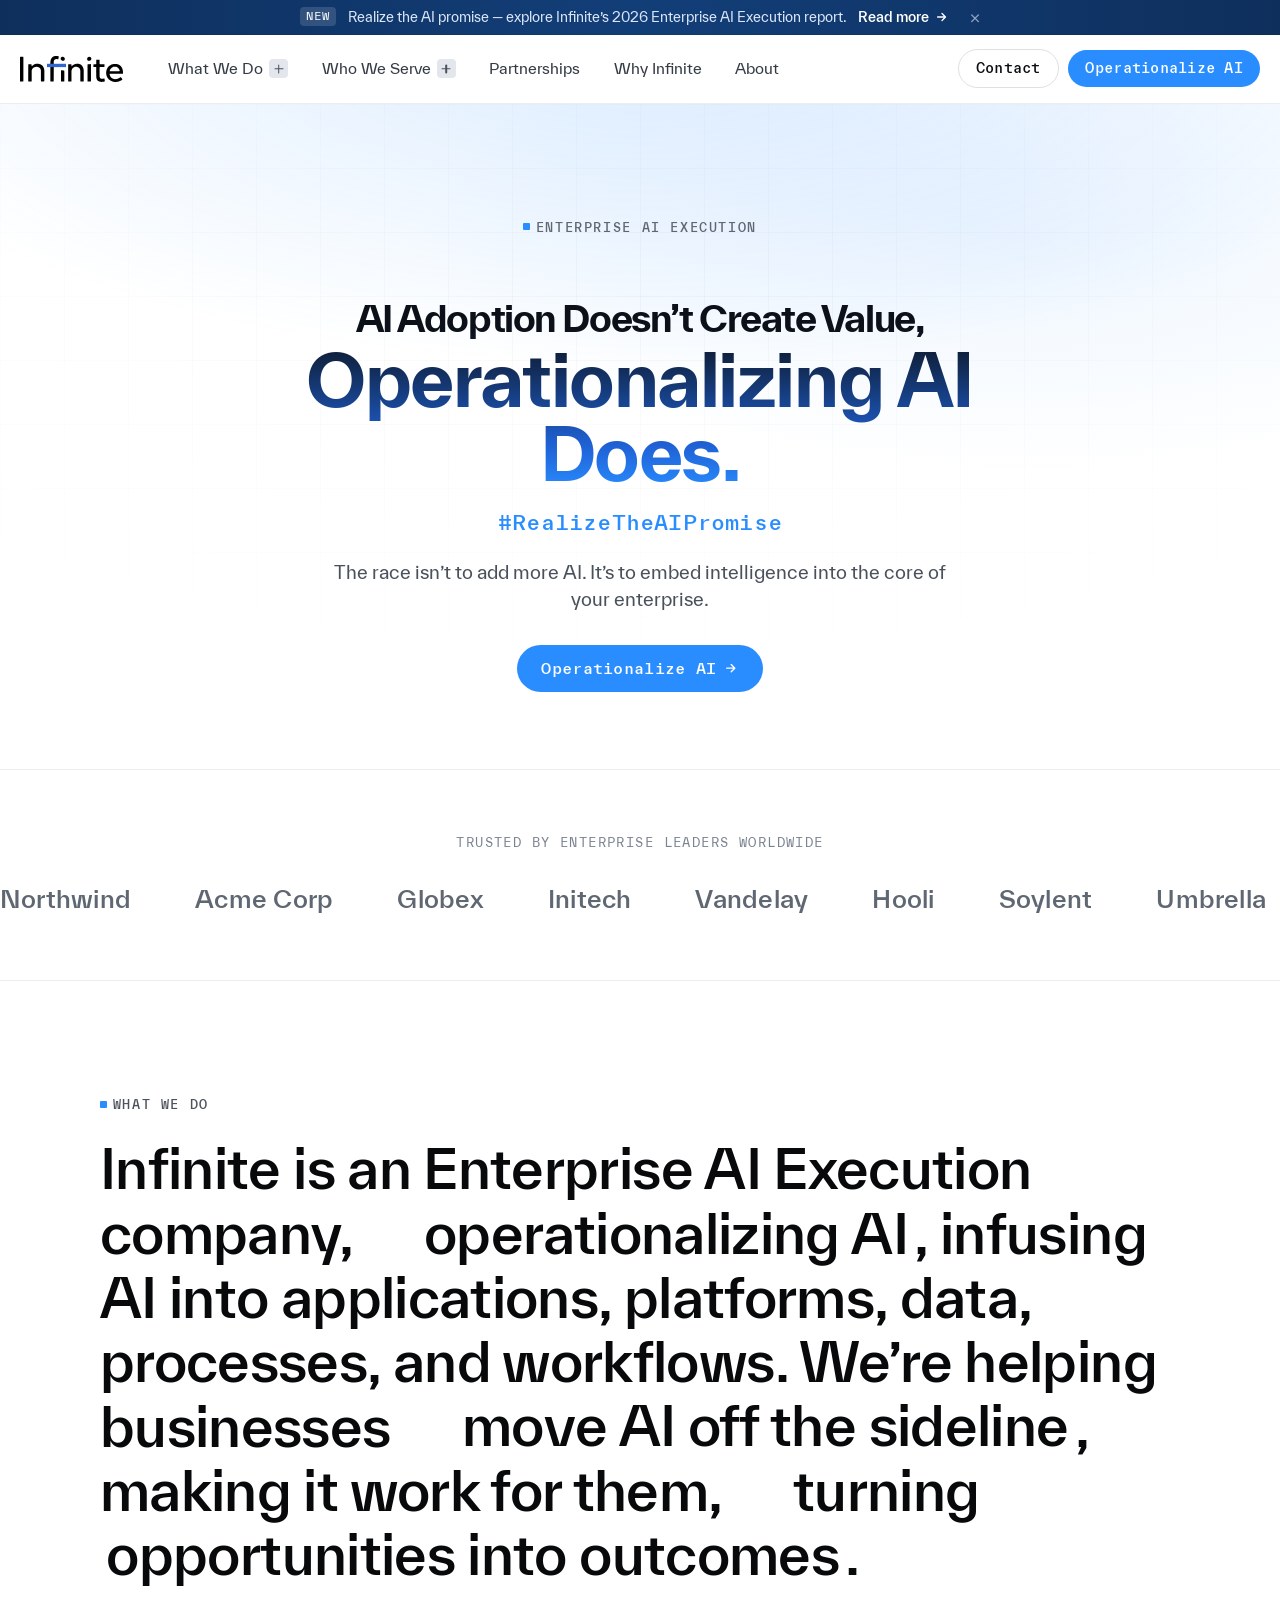
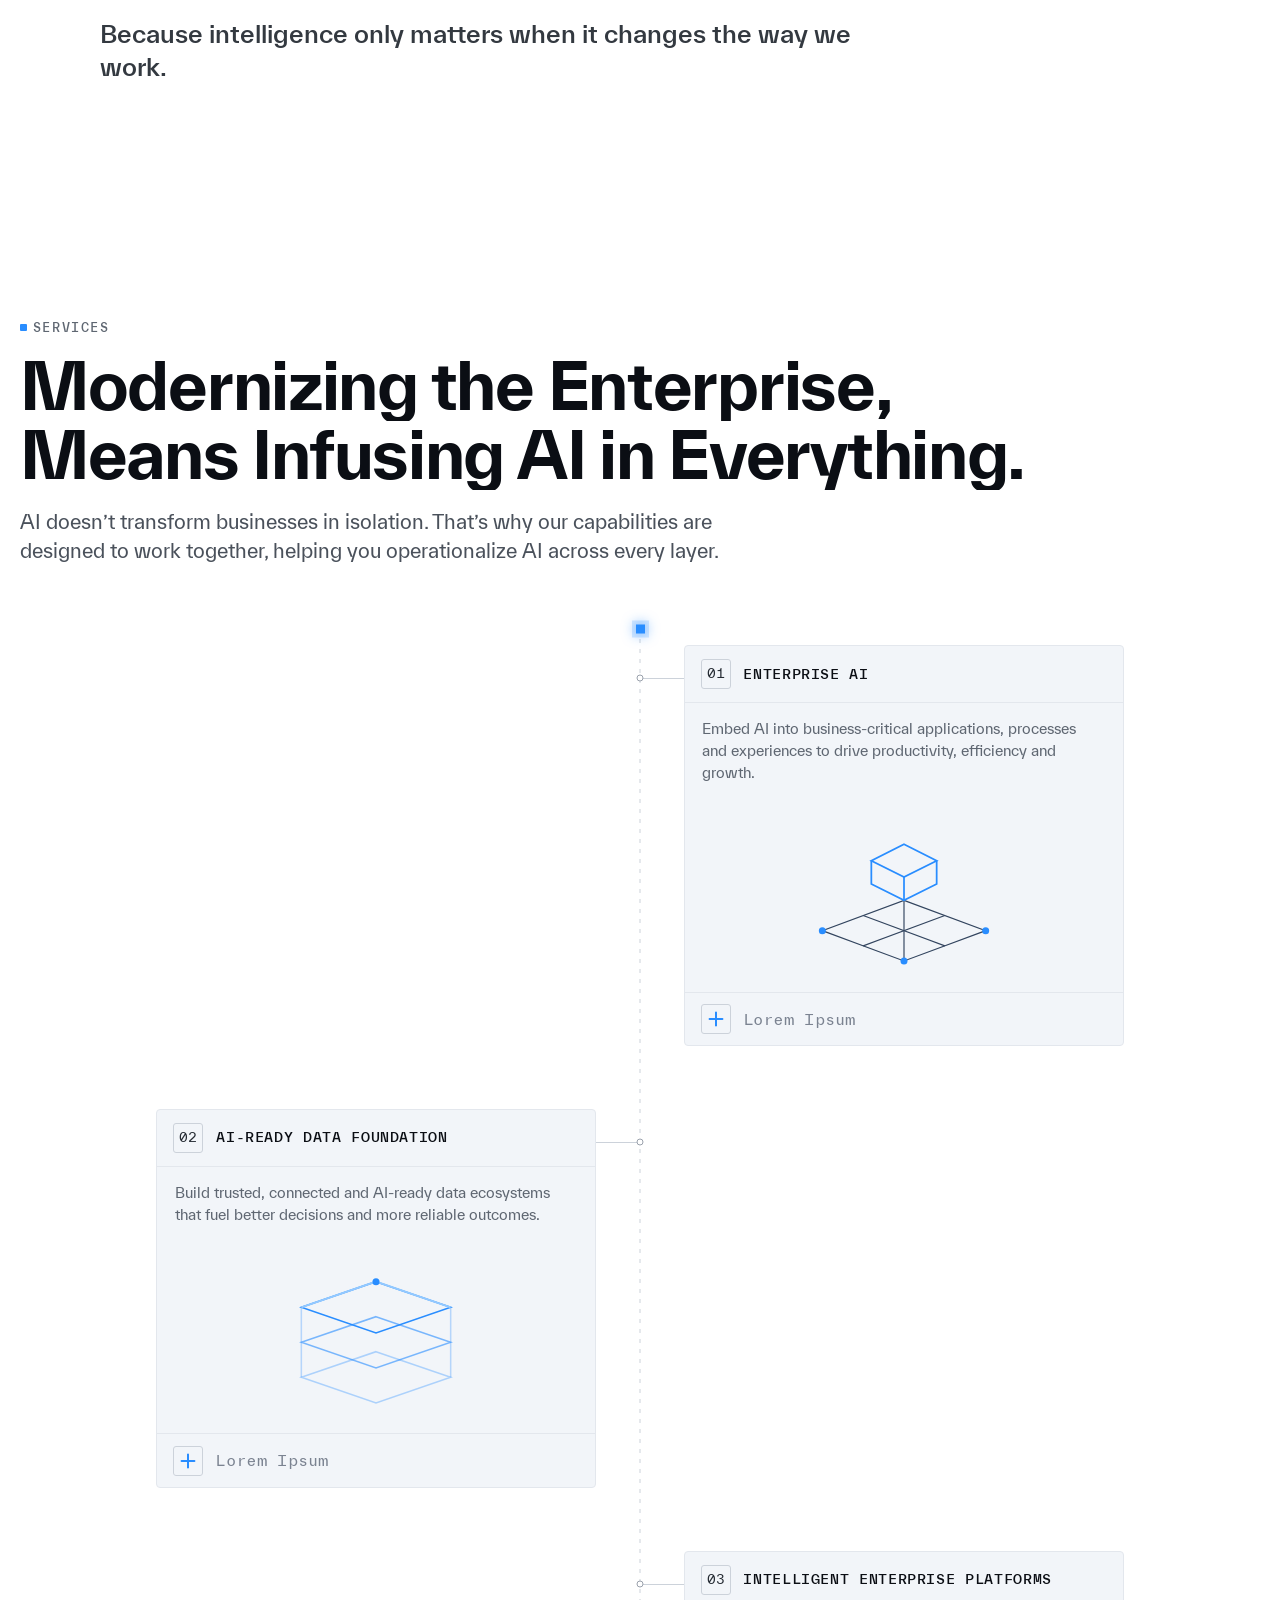
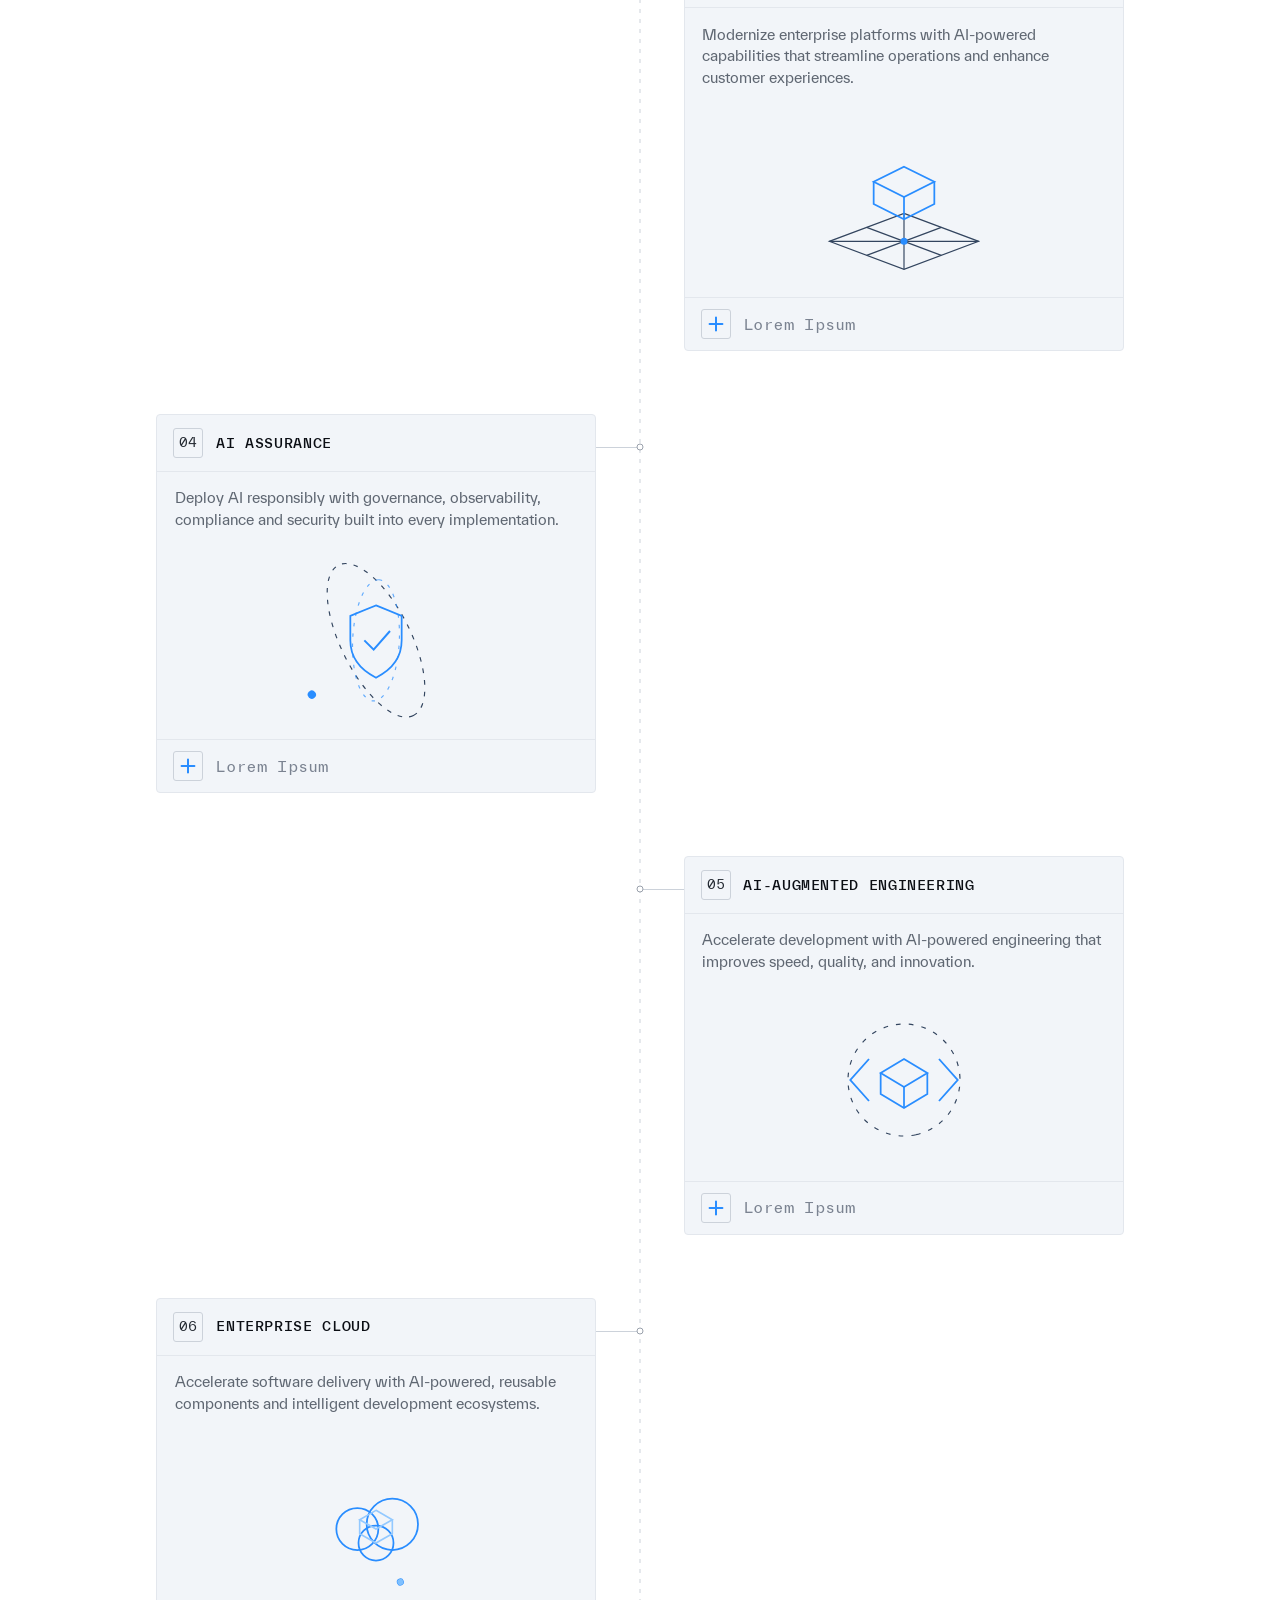
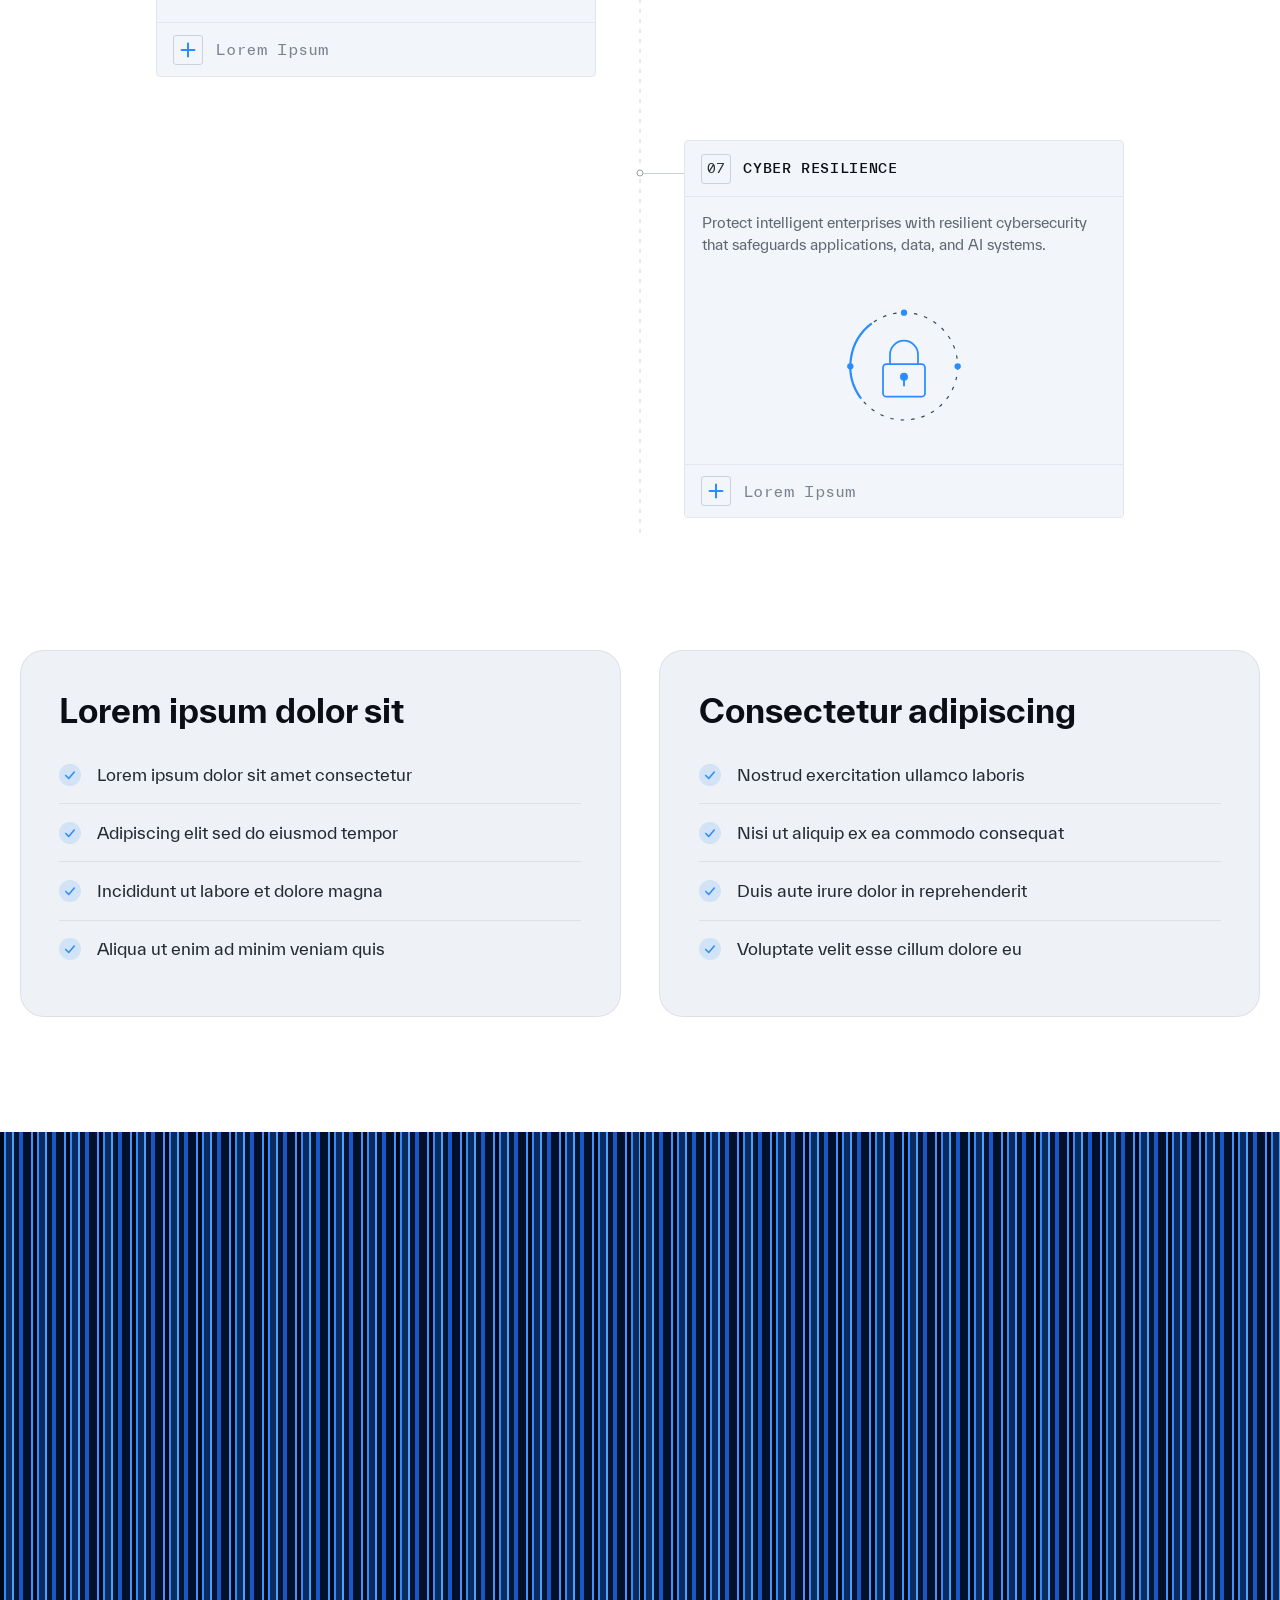
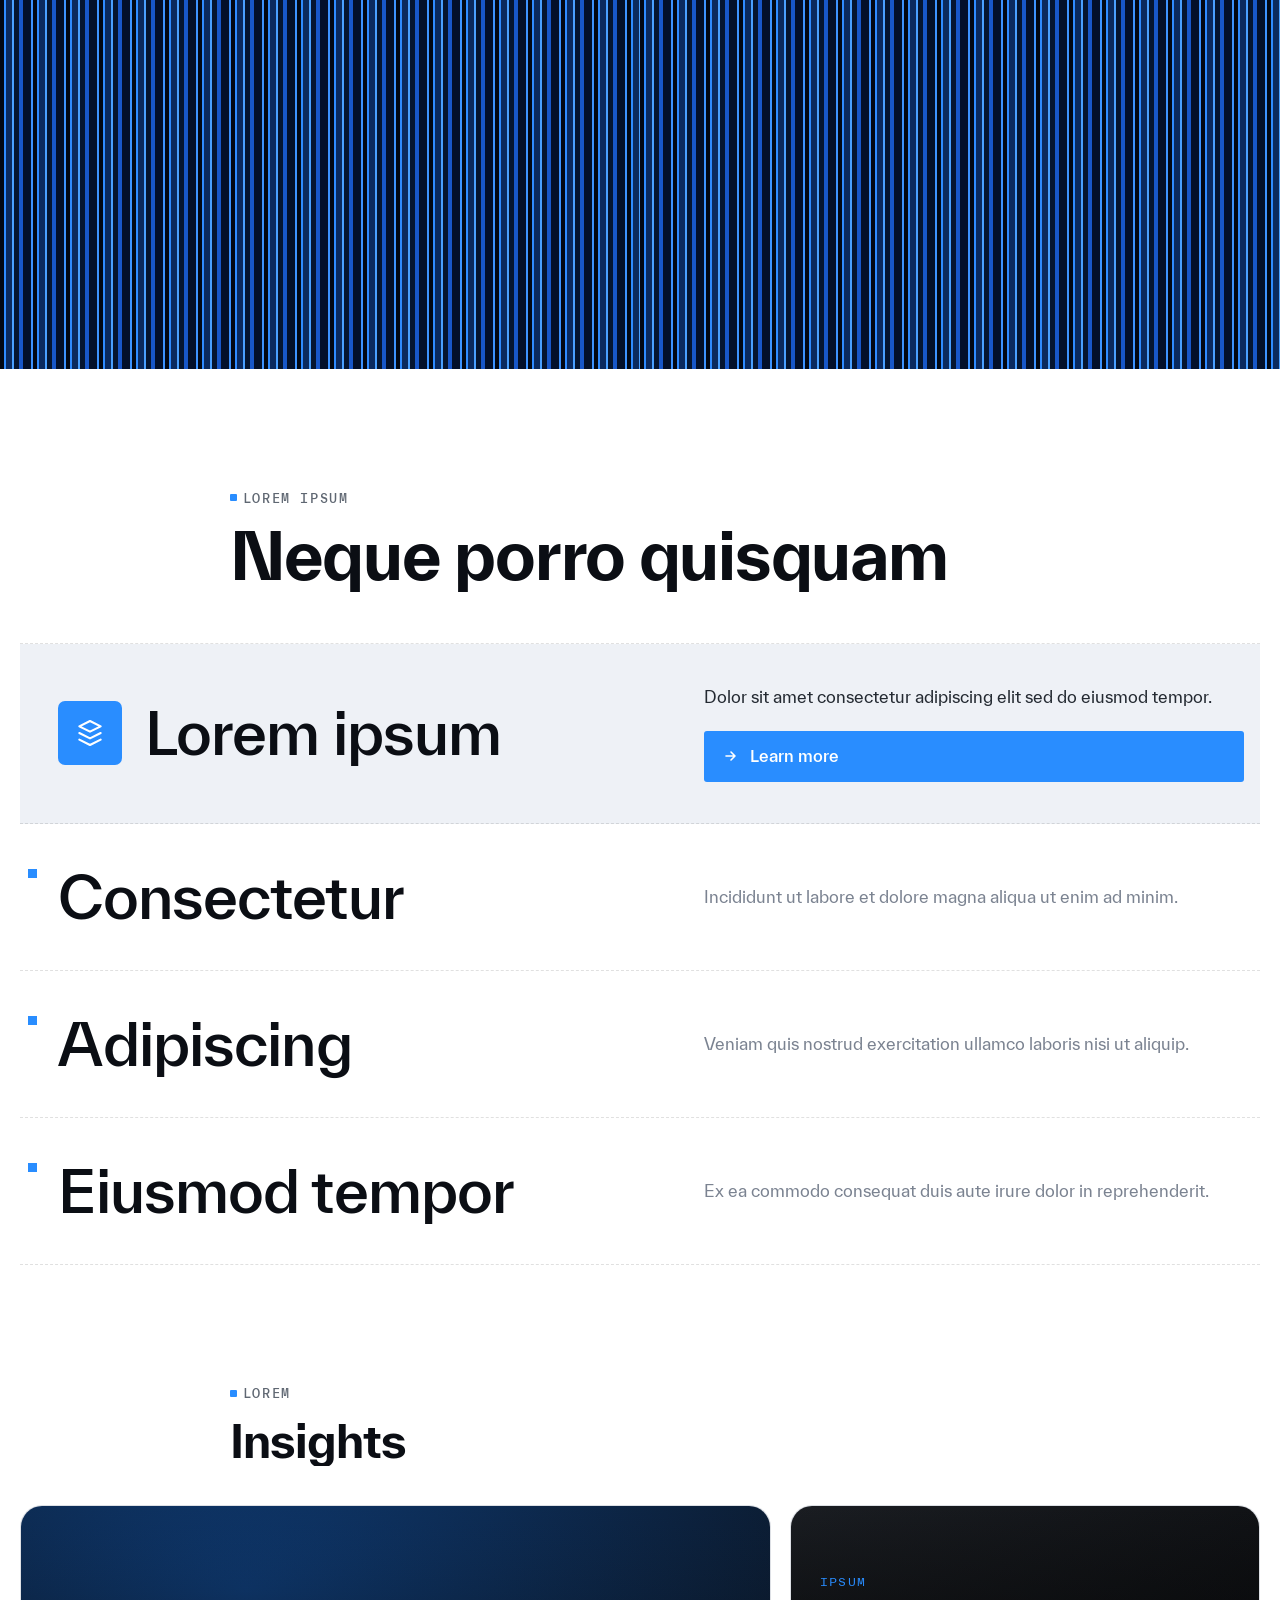
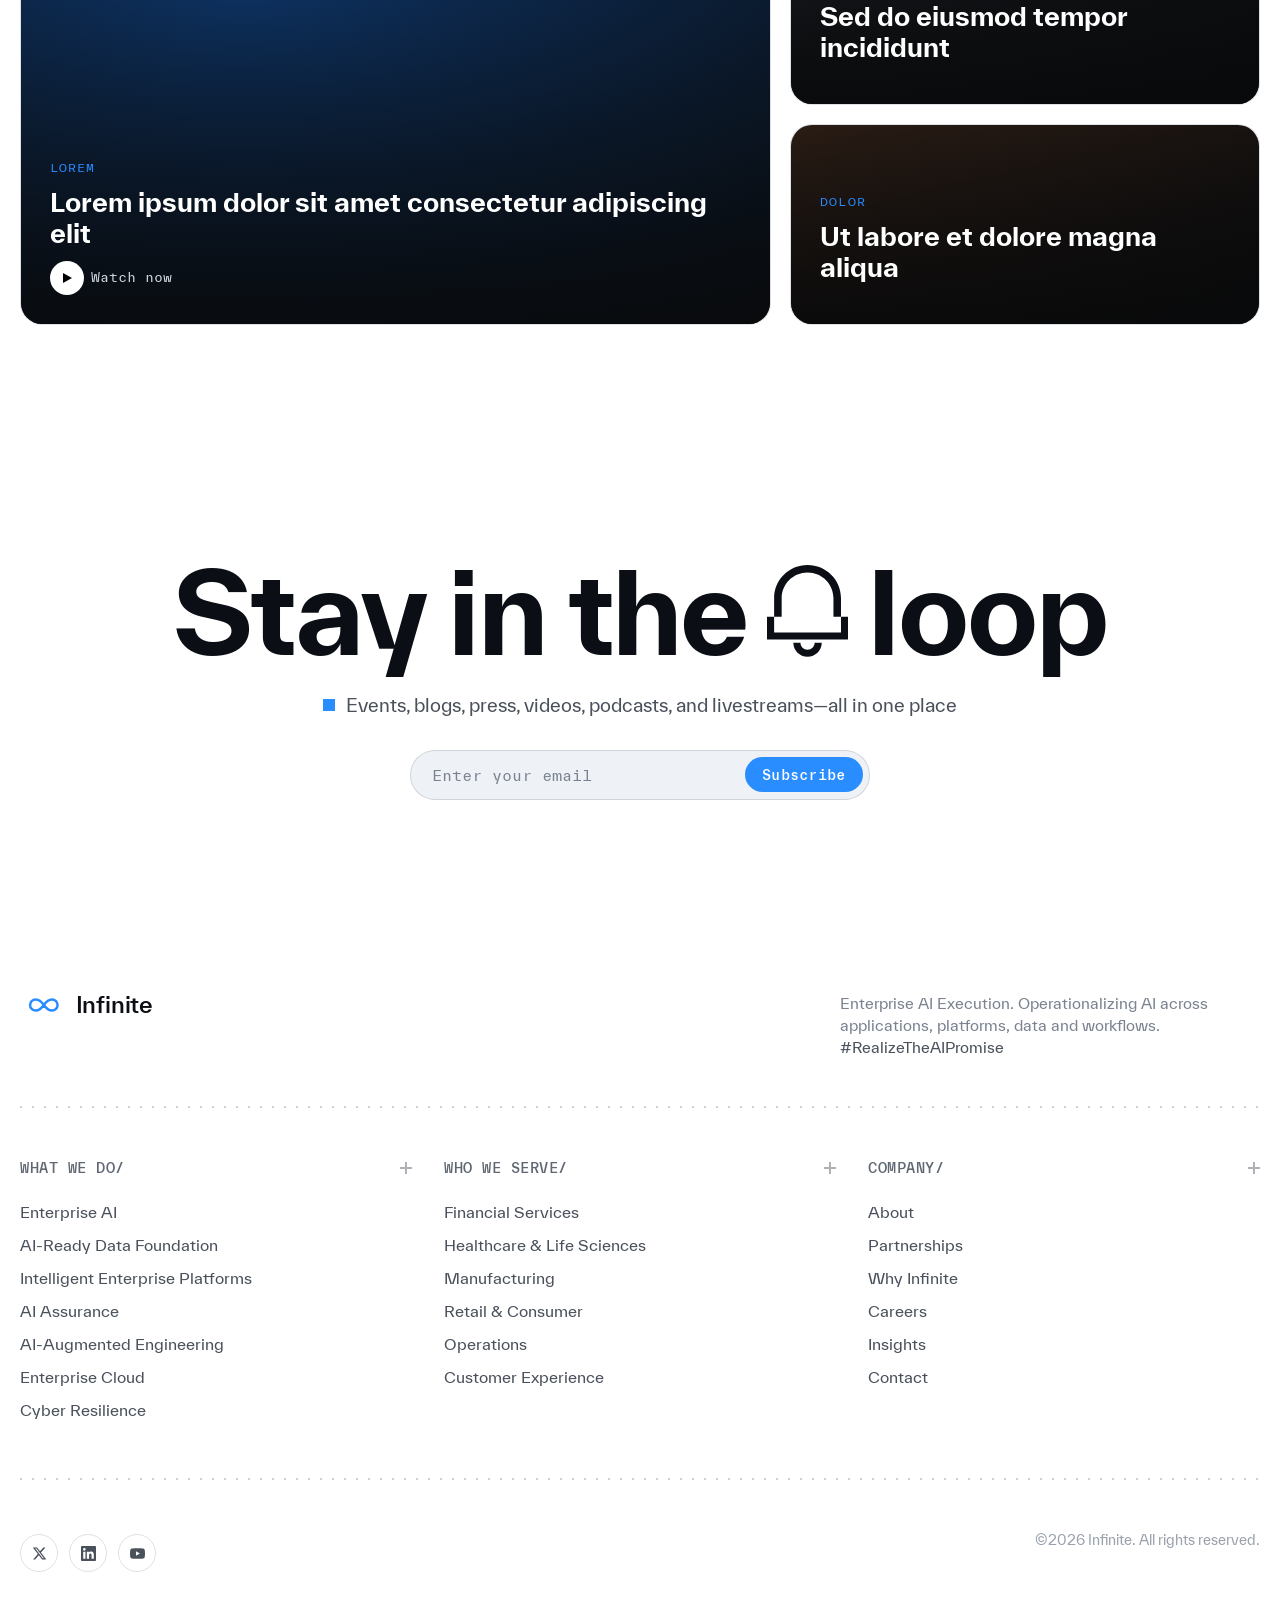
==== index-light.html @ 1f665892 "Initial commit: Infinite site (dark, light, and toggle theme variants)" ====
<!DOCTYPE html>
<html lang="en">
<head>
<meta charset="UTF-8">
<meta name="viewport" content="width=device-width, initial-scale=1.0">
<title>Infinite | Enterprise AI Execution</title>
<meta name="description" content="Infinite is an Enterprise AI Execution company — operationalizing AI across applications, platforms, data, processes and workflows. #RealizeTheAIPromise">
<link rel="icon" type="image/svg+xml" href="assets/img/favicon.svg">
<link rel="preconnect" href="https://fonts.gstatic.com" crossorigin>
<link rel="stylesheet" href="assets/css/styles-light.css">
</head>
<body>

<!-- ============ Preloader (loading animation) ============ -->
<div class="preloader" id="preloader" role="progressbar" aria-label="Loading" aria-valuemin="0" aria-valuemax="100" aria-valuenow="0">
  <div class="preloader__lead" id="preloadLead" style="--p:0">
    <div class="preloader__mark">
      <span class="preloader__sq"></span>
      <span class="preloader__pct" id="preloadPct">0%</span>
    </div>
    <span class="preloader__stem"></span>
    <span class="preloader__bar"></span>
  </div>
</div>
<script>
(function(){
  var pre = document.getElementById('preloader');
  if(!pre) return;
  var lead  = document.getElementById('preloadLead');
  var pctEl = document.getElementById('preloadPct');
  var reduce = window.matchMedia && window.matchMedia('(prefers-reduced-motion: reduce)').matches;
  document.documentElement.classList.add('preloading');
  var DUR = reduce ? 350 : 2000;
  var start = null, done = false;
  function smooth(t){ return t*t*(3-2*t); }          // ease-in-out
  function finish(){
    if(done) return; done = true;
    pre.classList.add('is-done');
    document.documentElement.classList.remove('preloading');
    setTimeout(function(){ if(pre && pre.parentNode) pre.parentNode.removeChild(pre); }, 700);
  }
  function frame(ts){
    if(start === null) start = ts;
    var t = Math.min((ts - start) / DUR, 1);
    var p = smooth(t);
    if(lead) lead.style.setProperty('--p', p.toFixed(4));
    var n = Math.round(p * 100);
    if(pctEl) pctEl.textContent = n + '%';
    pre.setAttribute('aria-valuenow', n);
    if(t < 1){ requestAnimationFrame(frame); } else { setTimeout(finish, 200); }
  }
  requestAnimationFrame(frame);
  setTimeout(finish, DUR + 3000);                     // hard fallback — never trap the page
})();
</script>

<!-- Global noise + gradient-ball backdrop -->
<div class="bg-fx" aria-hidden="true">
  <div class="ball ball--lightblue"></div>
  <div class="ball ball--blue"></div>
  <div class="ball ball--black"></div>
</div>

<!-- ============ Rebounce / overscroll wrapper ============ -->
<div class="rebounce-effect">
<div class="page-wrapper" id="pageWrapper">

<!-- ============ Announcement banner ============ -->
<div class="pencil" id="pencil">
  <div class="pencil__inner">
    <span class="pencil__tag">New</span>
    <span>Realize the AI promise — explore Infinite&rsquo;s 2026 Enterprise AI Execution report.</span>
    <a href="#" target="_self">
      Read more
      <svg class="pencil__arrow" width="14" height="14" viewBox="0 0 16 16" fill="none"><path d="M3 8h9M8 4l4 4-4 4" stroke="currentColor" stroke-width="1.5" stroke-linecap="round" stroke-linejoin="round"/></svg>
    </a>
    <button class="pencil__close" id="pencilClose" aria-label="Dismiss">×</button>
  </div>
</div>

<!-- ============ Navbar ============ -->
<header class="nav" id="nav">
  <div class="nav__inner">
    <a href="/" class="nav__logo" aria-label="Infinite home">
      <span class="brand">
        <img class="brand__logo" src="assets/img/infinite-logo-light.svg" alt="Infinite">
      </span>
    </a>

    <nav class="nav__menu">
      <!-- What We Do -->
      <div class="nav__item" data-mega>
        <span class="nav__link" data-shuffle>What We Do <span class="nav__tog" aria-hidden="true"></span></span>
        <div class="mega">
          <div class="mega__grid" style="grid-template-columns:repeat(3,1fr)">
            <div class="mega__col">
              <h4>Build</h4>
              <a class="mega__link" href="#services"><b>Enterprise AI</b><span>AI in business-critical applications</span></a>
              <a class="mega__link" href="#services"><b>AI-Augmented Engineering</b><span>Faster, higher-quality delivery</span></a>
              <a class="mega__link" href="#services"><b>Enterprise Cloud</b><span>Intelligent development ecosystems</span></a>
            </div>
            <div class="mega__col">
              <h4>Data &amp; Platforms</h4>
              <a class="mega__link" href="#services"><b>AI-Ready Data Foundation</b><span>Trusted, connected data ecosystems</span></a>
              <a class="mega__link" href="#services"><b>Intelligent Enterprise Platforms</b><span>AI-powered modernization</span></a>
            </div>
            <div class="mega__col">
              <h4>Trust</h4>
              <a class="mega__link" href="#services"><b>AI Assurance</b><span>Governance, observability, compliance</span></a>
              <a class="mega__link" href="#services"><b>Cyber Resilience</b><span>Resilient cybersecurity for AI</span></a>
            </div>
          </div>
        </div>
      </div>

      <!-- Who We Serve -->
      <div class="nav__item" data-mega>
        <span class="nav__link" data-shuffle>Who We Serve <span class="nav__tog" aria-hidden="true"></span></span>
        <div class="mega">
          <div class="mega__grid" style="grid-template-columns:repeat(2,1fr)">
            <div class="mega__col">
              <h4>By Industry</h4>
              <a class="mega__link simple" href="#"><b>Financial Services</b></a>
              <a class="mega__link simple" href="#"><b>Healthcare &amp; Life Sciences</b></a>
              <a class="mega__link simple" href="#"><b>Manufacturing</b></a>
              <a class="mega__link simple" href="#"><b>Retail &amp; Consumer</b></a>
            </div>
            <div class="mega__col">
              <h4>By Function</h4>
              <a class="mega__link simple" href="#"><b>Operations</b></a>
              <a class="mega__link simple" href="#"><b>Customer Experience</b></a>
              <a class="mega__link simple" href="#"><b>Finance &amp; Risk</b></a>
              <a class="mega__link simple" href="#"><b>Engineering</b></a>
            </div>
          </div>
        </div>
      </div>

      <div class="nav__item"><a class="nav__link" href="#" data-shuffle>Partnerships</a></div>
      <div class="nav__item"><a class="nav__link" href="#" data-shuffle>Why Infinite</a></div>
      <div class="nav__item"><a class="nav__link" href="#" data-shuffle>About</a></div>
    </nav>

    <div class="nav__spacer"></div>
    <div class="nav__cta">
      <a class="btn btn--ghost" href="#">Contact</a>
      <a class="btn btn--blue" href="#services"><span data-stagger>Operationalize AI</span></a>
      <button class="nav__burger" id="burger" aria-label="Open menu"><span></span><span></span><span></span></button>
    </div>
  </div>
</header>

<!-- ============ Mobile nav ============ -->
<div class="mobile-nav" id="mobileNav">
  <div class="mobile-nav__head">
    <a href="/" class="nav__logo"><span class="brand"><img class="brand__logo" src="assets/img/infinite-logo-light.svg" alt="Infinite"></span></a>
    <button class="mobile-nav__close" id="mobileClose" aria-label="Close">×</button>
  </div>
  <div class="m-group"><button>What We Do <span>+</span></button><div class="m-group__body"><a href="#services">Enterprise AI</a><a href="#services">AI-Ready Data Foundation</a><a href="#services">Intelligent Enterprise Platforms</a><a href="#services">AI Assurance</a><a href="#services">AI-Augmented Engineering</a><a href="#services">Enterprise Cloud</a><a href="#services">Cyber Resilience</a></div></div>
  <div class="m-group"><button>Who We Serve <span>+</span></button><div class="m-group__body"><a href="#">Financial Services</a><a href="#">Healthcare &amp; Life Sciences</a><a href="#">Manufacturing</a><a href="#">Retail &amp; Consumer</a><a href="#">Operations</a><a href="#">Customer Experience</a></div></div>
  <a class="m-solo" href="#">Partnerships</a>
  <a class="m-solo" href="#">Why Infinite</a>
  <a class="m-solo" href="#">About</a>
  <div class="mobile-nav__cta">
    <a class="btn btn--ghost btn--lg" href="#">Contact</a>
    <a class="btn btn--blue btn--lg" href="#services">Operationalize AI</a>
  </div>
</div>

<main>
<!-- ============ SCROLL 1 — HERO ============ -->
<section class="hero">
  <div class="hero__bg"><div class="hero__grid"></div><img src="assets/img/gradient.png" alt=""></div>
  <div class="container hero__inner">
    <span class="eyebrow" data-scramble>Enterprise AI Execution</span>
    <h1 class="hero__title" data-hero-reveal><span class="hero__title-line1">AI Adoption Doesn&rsquo;t Create Value,</span><br>Operationalizing AI Does.</h1>
    <div class="hero__tag" data-scramble>#RealizeTheAIPromise</div>
    <p class="hero__sub">The race isn&rsquo;t to add more AI. It&rsquo;s to embed intelligence into the core of your enterprise.</p>
    <div class="hero__cta">
      <a class="btn btn--blue btn--lg" href="#services"><span data-stagger>Operationalize AI</span> <svg width="14" height="14" viewBox="0 0 16 16" fill="none"><path d="M3 8h9M8 4l4 4-4 4" stroke="currentColor" stroke-width="1.5" stroke-linecap="round" stroke-linejoin="round"/></svg></a>
    </div>
  </div>
</section>

<!-- ============ Logo marquee ============ -->
<section class="marquee">
  <div class="marquee__label">Trusted by enterprise leaders worldwide</div>
  <div class="marquee__track" id="marquee">
    <span class="mlogo">Northwind</span>
    <span class="mlogo">Acme Corp</span>
    <span class="mlogo">Globex</span>
    <span class="mlogo">Initech</span>
    <span class="mlogo">Vandelay</span>
    <span class="mlogo">Hooli</span>
    <span class="mlogo">Soylent</span>
    <span class="mlogo">Umbrella</span>
  </div>
</section>

<!-- ============ SCROLL 2 — WHAT WE DO ============ -->
<section class="section statement">
  <div class="container">
    <div class="statement__inner">
      <span class="eyebrow" data-scramble>What We Do</span>
      <p class="statement__big reveal">Infinite is an Enterprise AI Execution company, <span class="kw kw--1"><span class="kw__ico" aria-hidden="true"><svg viewBox="0 0 16 16" fill="none"><path d="M9 1.5 3.5 9H7l-1 5.5L12.5 7H9l1-5.5Z" fill="currentColor"/></svg></span><mark class="kw__mark">operationalizing AI</mark></span>, infusing AI into applications, platforms, data, processes, and workflows. We&rsquo;re helping businesses <span class="kw kw--2"><span class="kw__ico" aria-hidden="true"><svg viewBox="0 0 16 16" fill="none"><path d="M3 8h9M8 4l4 4-4 4" stroke="currentColor" stroke-width="1.7" stroke-linecap="round" stroke-linejoin="round"/></svg></span><mark class="kw__mark">move AI off the sideline</mark></span>, making it work for them, <span class="kw kw--3"><span class="kw__ico" aria-hidden="true"><svg viewBox="0 0 16 16" fill="none"><path d="M2 11l4-4 3 2 5-6M11 3h3v3" stroke="currentColor" stroke-width="1.7" stroke-linecap="round" stroke-linejoin="round"/></svg></span><mark class="kw__mark">turning opportunities into outcomes</mark></span>.</p>
      <p class="statement__kicker reveal">Because intelligence only matters when it changes the way we work.</p>
    </div>
  </div>
</section>

<!-- ============ SCROLL 3 — SERVICES ============ -->
<section class="section" id="services">
  <div class="container">
    <div class="services__head">
      <span class="eyebrow" data-scramble>Services</span>
      <h2 class="h2" style="margin-top:1rem" data-reveal-lines>Modernizing the Enterprise, Means Infusing AI in Everything.</h2>
      <p class="lead reveal">AI doesn&rsquo;t transform businesses in isolation. That&rsquo;s why our capabilities are designed to work together, helping you operationalize AI across every layer.</p>
    </div>
    <div class="tl" id="svcTimeline">
      <span class="tl__spine" aria-hidden="true"><span class="tl__fill" id="tlFill"></span><span class="tl__node" id="tlNode"></span></span>

      <!-- 01 -->
      <div class="tl__item tl__item--r reveal">
        <article class="service">
          <div class="service__head"><span class="service__num">01</span><h3 class="service__title" data-shuffle>Enterprise AI</h3></div>
          <p class="service__desc">Embed AI into business-critical applications, processes and experiences to drive productivity, efficiency and growth.</p>
          <div class="service__viz">
            <svg class="iso" viewBox="0 0 240 168" fill="none">
              <g stroke="#33455f" stroke-width="1"><path d="M120 92 L190 118 L120 144 L50 118 Z"/><path d="M85 105 L155 131"/><path d="M155 105 L85 131"/><path d="M120 92 L120 144"/></g>
              <g class="a-float" stroke="#298dff" stroke-width="1.5"><path d="M120 44 L148 58 L120 72 L92 58 Z"/><path d="M92 58 L92 78 L120 92 L148 78 L148 58"/><path d="M120 72 L120 92"/></g>
              <circle class="a-pulse" cx="190" cy="118" r="3" fill="#298dff"/><circle class="a-pulse" style="animation-delay:.6s" cx="50" cy="118" r="3" fill="#298dff"/><circle class="a-pulse" style="animation-delay:1.2s" cx="120" cy="144" r="3" fill="#298dff"/>
            </svg>
          </div>
          <div class="service__foot"><span class="service__mark"><svg viewBox="0 0 24 24" fill="none"><path d="M12 5v14M5 12h14" stroke="currentColor" stroke-width="2.2" stroke-linecap="round"/></svg></span><span class="service__brand">Lorem Ipsum</span></div>
        </article>
      </div>

      <!-- 02 -->
      <div class="tl__item tl__item--l reveal">
        <article class="service">
          <div class="service__head"><span class="service__num">02</span><h3 class="service__title" data-shuffle>AI-Ready Data Foundation</h3></div>
          <p class="service__desc">Build trusted, connected and AI-ready data ecosystems that fuel better decisions and more reliable outcomes.</p>
          <div class="service__viz">
            <svg class="iso" viewBox="0 0 240 168" fill="none">
              <g stroke="#298dff" stroke-width="1.3"><path d="M120 40 L184 62 L120 84 L56 62 Z"/><path d="M120 70 L184 92 L120 114 L56 92 Z" opacity=".6"/><path d="M120 100 L184 122 L120 144 L56 122 Z" opacity=".35"/><path d="M56 62 L56 122" opacity=".3"/><path d="M184 62 L184 122" opacity=".3"/></g>
              <path class="a-scan" d="M56 62 L120 40 L184 62" stroke="#93c9ff" stroke-width="1.7"/>
              <circle class="a-pulse" cx="120" cy="40" r="3" fill="#298dff"/>
            </svg>
          </div>
          <div class="service__foot"><span class="service__mark"><svg viewBox="0 0 24 24" fill="none"><path d="M12 5v14M5 12h14" stroke="currentColor" stroke-width="2.2" stroke-linecap="round"/></svg></span><span class="service__brand">Lorem Ipsum</span></div>
        </article>
      </div>

      <!-- 03 -->
      <div class="tl__item tl__item--r reveal">
        <article class="service">
          <div class="service__head"><span class="service__num">03</span><h3 class="service__title" data-shuffle>Intelligent Enterprise Platforms</h3></div>
          <p class="service__desc">Modernize enterprise platforms with AI-powered capabilities that streamline operations and enhance customer experiences.</p>
          <div class="service__viz">
            <svg class="iso" viewBox="0 0 240 168" fill="none">
              <g stroke="#33455f" stroke-width="1"><path d="M120 98 L184 122 L120 146 L56 122 Z"/><path d="M88 110 L152 134"/><path d="M152 110 L88 134"/><path d="M120 98 L120 146"/><path d="M56 122 L184 122"/></g>
              <g class="a-rise" stroke="#298dff" stroke-width="1.5"><path d="M120 58 L146 71 L120 84 L94 71 Z"/><path d="M94 71 L94 90 L120 103 L146 90 L146 71"/><path d="M120 84 L120 103"/></g>
              <circle class="a-pulse" cx="120" cy="122" r="3" fill="#298dff"/>
            </svg>
          </div>
          <div class="service__foot"><span class="service__mark"><svg viewBox="0 0 24 24" fill="none"><path d="M12 5v14M5 12h14" stroke="currentColor" stroke-width="2.2" stroke-linecap="round"/></svg></span><span class="service__brand">Lorem Ipsum</span></div>
        </article>
      </div>

      <!-- 04 -->
      <div class="tl__item tl__item--l reveal">
        <article class="service">
          <div class="service__head"><span class="service__num">04</span><h3 class="service__title" data-shuffle>AI Assurance</h3></div>
          <p class="service__desc">Deploy AI responsibly with governance, observability, compliance and security built into every implementation.</p>
          <div class="service__viz">
            <svg class="iso" viewBox="0 0 240 168" fill="none">
              <ellipse cx="120" cy="86" rx="72" ry="30" stroke="#33455f" stroke-width="1" stroke-dasharray="4 6"><animateTransform attributeName="transform" type="rotate" from="0 120 86" to="360 120 86" dur="22s" repeatCount="indefinite"/></ellipse>
              <ellipse cx="120" cy="86" rx="52" ry="20" stroke="#298dff" stroke-width="1" stroke-dasharray="3 6" opacity=".7"><animateTransform attributeName="transform" type="rotate" from="360 120 86" to="0 120 86" dur="16s" repeatCount="indefinite"/></ellipse>
              <path d="M120 56 L142 65 L142 86 C142 102 132 112 120 118 C108 112 98 102 98 86 L98 65 Z" stroke="#298dff" stroke-width="1.5"/>
              <path d="M110 86 L118 94 L132 78" stroke="#298dff" stroke-width="1.7"/>
              <g><circle cx="192" cy="86" r="3.5" fill="#298dff"/><animateTransform attributeName="transform" type="rotate" from="0 120 86" to="360 120 86" dur="10s" repeatCount="indefinite"/></g>
            </svg>
          </div>
          <div class="service__foot"><span class="service__mark"><svg viewBox="0 0 24 24" fill="none"><path d="M12 5v14M5 12h14" stroke="currentColor" stroke-width="2.2" stroke-linecap="round"/></svg></span><span class="service__brand">Lorem Ipsum</span></div>
        </article>
      </div>

      <!-- 05 -->
      <div class="tl__item tl__item--r reveal">
        <article class="service">
          <div class="service__head"><span class="service__num">05</span><h3 class="service__title" data-shuffle>AI-Augmented Engineering</h3></div>
          <p class="service__desc">Accelerate development with AI-powered engineering that improves speed, quality, and innovation.</p>
          <div class="service__viz">
            <svg class="iso" viewBox="0 0 240 168" fill="none">
              <circle cx="120" cy="84" r="48" stroke="#33455f" stroke-width="1" stroke-dasharray="4 7"><animateTransform attributeName="transform" type="rotate" from="0 120 84" to="360 120 84" dur="18s" repeatCount="indefinite"/></circle>
              <g class="a-float" stroke="#298dff" stroke-width="1.5"><path d="M120 66 L140 78 L120 90 L100 78 Z"/><path d="M100 78 L100 96 L120 108 L140 96 L140 78"/><path d="M120 90 L120 108"/></g>
              <path class="a-pulse" d="M150 66 L166 84 L150 102" stroke="#298dff" stroke-width="1.6"/>
              <path class="a-pulse" style="animation-delay:.5s" d="M90 66 L74 84 L90 102" stroke="#298dff" stroke-width="1.6"/>
            </svg>
          </div>
          <div class="service__foot"><span class="service__mark"><svg viewBox="0 0 24 24" fill="none"><path d="M12 5v14M5 12h14" stroke="currentColor" stroke-width="2.2" stroke-linecap="round"/></svg></span><span class="service__brand">Lorem Ipsum</span></div>
        </article>
      </div>

      <!-- 06 -->
      <div class="tl__item tl__item--l reveal">
        <article class="service">
          <div class="service__head"><span class="service__num">06</span><h3 class="service__title" data-shuffle>Enterprise Cloud</h3></div>
          <p class="service__desc">Accelerate software delivery with AI-powered, reusable components and intelligent development ecosystems.</p>
          <div class="service__viz">
            <svg class="iso" viewBox="0 0 240 168" fill="none">
              <g stroke="#298dff" stroke-width="1.5"><circle cx="104" cy="90" r="18"/><circle cx="134" cy="86" r="22"/><circle cx="120" cy="102" r="15"/></g>
              <g class="a-rise" stroke="#93c9ff" stroke-width="1.4"><path d="M120 74 L134 82 L120 90 L106 82 Z"/><path d="M106 82 L106 94 L120 102 L134 94 L134 82"/></g>
              <g><circle cx="120" cy="40" r="3" fill="#298dff"/><animateTransform attributeName="transform" type="rotate" from="0 120 90" to="360 120 90" dur="9s" repeatCount="indefinite"/></g>
              <g><circle cx="120" cy="140" r="2.6" fill="#7fc0ff"/><animateTransform attributeName="transform" type="rotate" from="180 120 90" to="540 120 90" dur="9s" repeatCount="indefinite"/></g>
            </svg>
          </div>
          <div class="service__foot"><span class="service__mark"><svg viewBox="0 0 24 24" fill="none"><path d="M12 5v14M5 12h14" stroke="currentColor" stroke-width="2.2" stroke-linecap="round"/></svg></span><span class="service__brand">Lorem Ipsum</span></div>
        </article>
      </div>

      <!-- 07 -->
      <div class="tl__item tl__item--r reveal">
        <article class="service">
          <div class="service__head"><span class="service__num">07</span><h3 class="service__title" data-shuffle>Cyber Resilience</h3></div>
          <p class="service__desc">Protect intelligent enterprises with resilient cybersecurity that safeguards applications, data, and AI systems.</p>
          <div class="service__viz">
            <svg class="iso" viewBox="0 0 240 168" fill="none">
              <circle cx="120" cy="86" r="46" stroke="#33455f" stroke-width="1" stroke-dasharray="3 6"/>
              <path d="M120 40 A46 46 0 0 1 166 86" stroke="#298dff" stroke-width="1.9"><animateTransform attributeName="transform" type="rotate" from="0 120 86" to="360 120 86" dur="6s" repeatCount="indefinite"/></path>
              <rect x="102" y="84" width="36" height="28" rx="3" stroke="#298dff" stroke-width="1.5"/>
              <path d="M108 84 v-8 a12 12 0 0 1 24 0 v8" stroke="#298dff" stroke-width="1.5"/>
              <circle cx="120" cy="95" r="3.4" fill="#298dff"/><path d="M120 95 v8" stroke="#298dff" stroke-width="1.6"/>
              <circle class="a-pulse" cx="120" cy="40" r="2.7" fill="#298dff"/><circle class="a-pulse" style="animation-delay:.7s" cx="166" cy="86" r="2.7" fill="#298dff"/><circle class="a-pulse" style="animation-delay:1.4s" cx="74" cy="86" r="2.7" fill="#298dff"/>
            </svg>
          </div>
          <div class="service__foot"><span class="service__mark"><svg viewBox="0 0 24 24" fill="none"><path d="M12 5v14M5 12h14" stroke="currentColor" stroke-width="2.2" stroke-linecap="round"/></svg></span><span class="service__brand">Lorem Ipsum</span></div>
        </article>
      </div>
    </div>
  </div>
</section>

<!-- ============ [Lorem] Benefits ============ -->
<section class="section" style="padding-top:0">
  <div class="container benefits">
    <div class="bcard reveal">
      <h3 class="h3" data-shuffle>Lorem ipsum dolor sit</h3>
      <ul>
        <li><span class="dot"><svg viewBox="0 0 14 14" fill="none"><path d="M2 7.5l3.5 3.5L12 3.5" stroke="currentColor" stroke-width="1.8" stroke-linecap="round" stroke-linejoin="round"/></svg></span>Lorem ipsum dolor sit amet consectetur</li>
        <li><span class="dot"><svg viewBox="0 0 14 14" fill="none"><path d="M2 7.5l3.5 3.5L12 3.5" stroke="currentColor" stroke-width="1.8" stroke-linecap="round" stroke-linejoin="round"/></svg></span>Adipiscing elit sed do eiusmod tempor</li>
        <li><span class="dot"><svg viewBox="0 0 14 14" fill="none"><path d="M2 7.5l3.5 3.5L12 3.5" stroke="currentColor" stroke-width="1.8" stroke-linecap="round" stroke-linejoin="round"/></svg></span>Incididunt ut labore et dolore magna</li>
        <li><span class="dot"><svg viewBox="0 0 14 14" fill="none"><path d="M2 7.5l3.5 3.5L12 3.5" stroke="currentColor" stroke-width="1.8" stroke-linecap="round" stroke-linejoin="round"/></svg></span>Aliqua ut enim ad minim veniam quis</li>
      </ul>
    </div>
    <div class="bcard reveal">
      <h3 class="h3" data-shuffle>Consectetur adipiscing</h3>
      <ul>
        <li><span class="dot"><svg viewBox="0 0 14 14" fill="none"><path d="M2 7.5l3.5 3.5L12 3.5" stroke="currentColor" stroke-width="1.8" stroke-linecap="round" stroke-linejoin="round"/></svg></span>Nostrud exercitation ullamco laboris</li>
        <li><span class="dot"><svg viewBox="0 0 14 14" fill="none"><path d="M2 7.5l3.5 3.5L12 3.5" stroke="currentColor" stroke-width="1.8" stroke-linecap="round" stroke-linejoin="round"/></svg></span>Nisi ut aliquip ex ea commodo consequat</li>
        <li><span class="dot"><svg viewBox="0 0 14 14" fill="none"><path d="M2 7.5l3.5 3.5L12 3.5" stroke="currentColor" stroke-width="1.8" stroke-linecap="round" stroke-linejoin="round"/></svg></span>Duis aute irure dolor in reprehenderit</li>
        <li><span class="dot"><svg viewBox="0 0 14 14" fill="none"><path d="M2 7.5l3.5 3.5L12 3.5" stroke="currentColor" stroke-width="1.8" stroke-linecap="round" stroke-linejoin="round"/></svg></span>Voluptate velit esse cillum dolore eu</li>
      </ul>
    </div>
  </div>
</section>

<!-- ============ [Lorem] Tabs ============ -->
<section class="section curtain-sec" id="curtainSec">
  <div class="curtain" aria-hidden="true">
    <span class="curtain__half curtain__half--l"></span>
    <span class="curtain__half curtain__half--r"></span>
  </div>
  <div class="container">
    <div class="industry__head">
      <span class="eyebrow" data-scramble>Lorem ipsum</span>
      <h2 class="h2 h2--center" style="margin-top:1rem" data-reveal-lines>Sed ut perspiciatis unde omnis</h2>
    </div>
    <div class="tabs">
      <div class="tabs__nav" id="tabsNav">
        <button class="tab active" data-tab="0"><span class="tab__name">Lorem Ipsum</span><span class="tab__hint">Dolor</span></button>
        <button class="tab" data-tab="1"><span class="tab__name">Consectetur</span><span class="tab__hint">Adipiscing</span></button>
        <button class="tab" data-tab="2"><span class="tab__name">Sed Eiusmod</span><span class="tab__hint">Tempor</span></button>
        <button class="tab" data-tab="3"><span class="tab__name">Ut Labore</span><span class="tab__hint">Magna</span></button>
      </div>
      <div class="tabs__panel" id="tabsPanel">
        <div class="panel__glow"></div>
        <div class="panel active" data-panel="0">
          <h3>Lorem Ipsum</h3>
          <p>Lorem ipsum dolor sit amet, consectetur adipiscing elit, sed do eiusmod tempor incididunt ut labore.</p>
          <ul>
            <li><span class="chk"><svg viewBox="0 0 14 14" fill="none"><path d="M2 7.5l3.5 3.5L12 3.5" stroke="currentColor" stroke-width="1.8" stroke-linecap="round" stroke-linejoin="round"/></svg></span>Ut enim ad minim veniam quis</li>
            <li><span class="chk"><svg viewBox="0 0 14 14" fill="none"><path d="M2 7.5l3.5 3.5L12 3.5" stroke="currentColor" stroke-width="1.8" stroke-linecap="round" stroke-linejoin="round"/></svg></span>Nostrud exercitation ullamco</li>
            <li><span class="chk"><svg viewBox="0 0 14 14" fill="none"><path d="M2 7.5l3.5 3.5L12 3.5" stroke="currentColor" stroke-width="1.8" stroke-linecap="round" stroke-linejoin="round"/></svg></span>Laboris nisi ut aliquip ex ea</li>
          </ul>
        </div>
        <div class="panel" data-panel="1">
          <h3>Consectetur</h3>
          <p>Duis aute irure dolor in reprehenderit in voluptate velit esse cillum dolore eu fugiat nulla.</p>
          <ul>
            <li><span class="chk"><svg viewBox="0 0 14 14" fill="none"><path d="M2 7.5l3.5 3.5L12 3.5" stroke="currentColor" stroke-width="1.8" stroke-linecap="round" stroke-linejoin="round"/></svg></span>Excepteur sint occaecat cupidatat</li>
            <li><span class="chk"><svg viewBox="0 0 14 14" fill="none"><path d="M2 7.5l3.5 3.5L12 3.5" stroke="currentColor" stroke-width="1.8" stroke-linecap="round" stroke-linejoin="round"/></svg></span>Non proident sunt in culpa qui</li>
            <li><span class="chk"><svg viewBox="0 0 14 14" fill="none"><path d="M2 7.5l3.5 3.5L12 3.5" stroke="currentColor" stroke-width="1.8" stroke-linecap="round" stroke-linejoin="round"/></svg></span>Officia deserunt mollit anim id</li>
          </ul>
        </div>
        <div class="panel" data-panel="2">
          <h3>Sed Eiusmod</h3>
          <p>Sed ut perspiciatis unde omnis iste natus error sit voluptatem accusantium doloremque laudantium.</p>
          <ul>
            <li><span class="chk"><svg viewBox="0 0 14 14" fill="none"><path d="M2 7.5l3.5 3.5L12 3.5" stroke="currentColor" stroke-width="1.8" stroke-linecap="round" stroke-linejoin="round"/></svg></span>Totam rem aperiam eaque ipsa</li>
            <li><span class="chk"><svg viewBox="0 0 14 14" fill="none"><path d="M2 7.5l3.5 3.5L12 3.5" stroke="currentColor" stroke-width="1.8" stroke-linecap="round" stroke-linejoin="round"/></svg></span>Quae ab illo inventore veritatis</li>
            <li><span class="chk"><svg viewBox="0 0 14 14" fill="none"><path d="M2 7.5l3.5 3.5L12 3.5" stroke="currentColor" stroke-width="1.8" stroke-linecap="round" stroke-linejoin="round"/></svg></span>Et quasi architecto beatae vitae</li>
          </ul>
        </div>
        <div class="panel" data-panel="3">
          <h3>Ut Labore</h3>
          <p>Nemo enim ipsam voluptatem quia voluptas sit aspernatur aut odit aut fugit consequuntur.</p>
          <ul>
            <li><span class="chk"><svg viewBox="0 0 14 14" fill="none"><path d="M2 7.5l3.5 3.5L12 3.5" stroke="currentColor" stroke-width="1.8" stroke-linecap="round" stroke-linejoin="round"/></svg></span>Magni dolores eos qui ratione</li>
            <li><span class="chk"><svg viewBox="0 0 14 14" fill="none"><path d="M2 7.5l3.5 3.5L12 3.5" stroke="currentColor" stroke-width="1.8" stroke-linecap="round" stroke-linejoin="round"/></svg></span>Voluptatem sequi nesciunt neque</li>
            <li><span class="chk"><svg viewBox="0 0 14 14" fill="none"><path d="M2 7.5l3.5 3.5L12 3.5" stroke="currentColor" stroke-width="1.8" stroke-linecap="round" stroke-linejoin="round"/></svg></span>Porro quisquam est qui dolorem</li>
          </ul>
        </div>
      </div>
    </div>
  </div>
</section>

<!-- ============ [Lorem] CTA cards ============ -->
<section class="section">
  <div class="container">
    <div class="industry__head" style="text-align:left;margin-bottom:clamp(32px,4vw,52px)">
      <span class="eyebrow" data-scramble>Lorem ipsum</span>
      <h2 class="h2" style="margin-top:1rem" data-reveal-lines>Neque porro quisquam</h2>
    </div>
    <div class="acc" id="accList">
      <a class="acc-row reveal" href="#">
        <span class="acc-row__marker" aria-hidden="true"></span>
        <span class="acc-row__lead">
          <span class="acc-row__ico" aria-hidden="true"><svg viewBox="0 0 24 24" fill="none"><path d="M4 7l8-4 8 4-8 4-8-4zM4 12l8 4 8-4M4 17l8 4 8-4" stroke="currentColor" stroke-width="1.6" stroke-linecap="round" stroke-linejoin="round"/></svg></span>
          <h3 class="acc-row__title" data-shuffle>Lorem ipsum</h3>
        </span>
        <span class="acc-row__body">
          <span class="acc-row__desc">Dolor sit amet consectetur adipiscing elit sed do eiusmod tempor.</span>
          <span class="acc-row__cta"><svg width="16" height="16" viewBox="0 0 16 16" fill="none"><path d="M3 8h9M8 4l4 4-4 4" stroke="currentColor" stroke-width="1.6" stroke-linecap="round" stroke-linejoin="round"/></svg><span>Learn more</span></span>
        </span>
      </a>
      <a class="acc-row reveal" href="#">
        <span class="acc-row__marker" aria-hidden="true"></span>
        <span class="acc-row__lead">
          <span class="acc-row__ico" aria-hidden="true"><svg viewBox="0 0 24 24" fill="none"><path d="M8 6l-5 6 5 6M16 6l5 6-5 6" stroke="currentColor" stroke-width="1.6" stroke-linecap="round" stroke-linejoin="round"/></svg></span>
          <h3 class="acc-row__title" data-shuffle>Consectetur</h3>
        </span>
        <span class="acc-row__body">
          <span class="acc-row__desc">Incididunt ut labore et dolore magna aliqua ut enim ad minim.</span>
          <span class="acc-row__cta"><svg width="16" height="16" viewBox="0 0 16 16" fill="none"><path d="M3 8h9M8 4l4 4-4 4" stroke="currentColor" stroke-width="1.6" stroke-linecap="round" stroke-linejoin="round"/></svg><span>Learn more</span></span>
        </span>
      </a>
      <a class="acc-row reveal" href="#">
        <span class="acc-row__marker" aria-hidden="true"></span>
        <span class="acc-row__lead">
          <span class="acc-row__ico" aria-hidden="true"><svg viewBox="0 0 24 24" fill="none"><path d="M3 7h18v10H3zM3 10h18M7 14h3" stroke="currentColor" stroke-width="1.6" stroke-linecap="round" stroke-linejoin="round"/></svg></span>
          <h3 class="acc-row__title" data-shuffle>Adipiscing</h3>
        </span>
        <span class="acc-row__body">
          <span class="acc-row__desc">Veniam quis nostrud exercitation ullamco laboris nisi ut aliquip.</span>
          <span class="acc-row__cta"><svg width="16" height="16" viewBox="0 0 16 16" fill="none"><path d="M3 8h9M8 4l4 4-4 4" stroke="currentColor" stroke-width="1.6" stroke-linecap="round" stroke-linejoin="round"/></svg><span>Learn more</span></span>
        </span>
      </a>
      <a class="acc-row reveal" href="#">
        <span class="acc-row__marker" aria-hidden="true"></span>
        <span class="acc-row__lead">
          <span class="acc-row__ico" aria-hidden="true"><svg viewBox="0 0 24 24" fill="none"><path d="M9 11a3 3 0 100-6 3 3 0 000 6zM3 20a6 6 0 0112 0M17 7a3 3 0 010 6M21 20a6 6 0 00-4-5.6" stroke="currentColor" stroke-width="1.6" stroke-linecap="round" stroke-linejoin="round"/></svg></span>
          <h3 class="acc-row__title" data-shuffle>Eiusmod tempor</h3>
        </span>
        <span class="acc-row__body">
          <span class="acc-row__desc">Ex ea commodo consequat duis aute irure dolor in reprehenderit.</span>
          <span class="acc-row__cta"><svg width="16" height="16" viewBox="0 0 16 16" fill="none"><path d="M3 8h9M8 4l4 4-4 4" stroke="currentColor" stroke-width="1.6" stroke-linecap="round" stroke-linejoin="round"/></svg><span>Learn more</span></span>
        </span>
      </a>
    </div>
  </div>
</section>

<!-- ============ [Lorem] Featured ============ -->
<section class="section" style="padding-top:0">
  <div class="container">
    <div class="industry__head" style="text-align:left;margin-bottom:clamp(28px,3vw,44px)">
      <span class="eyebrow" data-scramble>Lorem</span>
      <h2 class="h2" style="margin-top:1rem;font-size:clamp(1.8rem,4vw,2.8rem)" data-reveal-lines>Insights</h2>
    </div>
    <div class="featured__grid">
      <a class="feat-main reveal" href="#">
        <div class="feat-cover"></div>
        <div class="feat-body">
          <span class="tag">Lorem</span>
          <h3>Lorem ipsum dolor sit amet consectetur adipiscing elit</h3>
          <span class="play"><span class="ico"><svg width="12" height="12" viewBox="0 0 12 12" fill="currentColor"><path d="M2 1l9 5-9 5z"/></svg></span>Watch now</span>
        </div>
      </a>
      <div class="feat-side-stack">
        <a class="feat-side reveal" href="#">
          <div class="feat-cover"></div>
          <div class="feat-body"><span class="tag">Ipsum</span><h3>Sed do eiusmod tempor incididunt</h3></div>
        </a>
        <a class="feat-side reveal" href="#">
          <div class="feat-cover"></div>
          <div class="feat-body"><span class="tag">Dolor</span><h3>Ut labore et dolore magna aliqua</h3></div>
        </a>
      </div>
    </div>
  </div>
</section>

<!-- ============ Stay in the loop ============ -->
<section class="home-loop">
  <div class="container">
    <div class="home-loop__inner">
      <h2 class="home-loop__head" data-hero-reveal>Stay in the
        <svg class="home-loop__bell" xmlns="http://www.w3.org/2000/svg" viewBox="0 0 53 60" fill="none" aria-hidden="true"><path d="M21.8549 50.8588C21.8549 53.3347 23.9373 55.3893 26.4902 55.3893C29.0431 55.3893 31.1251 53.3347 31.1251 50.8588H35.7803C35.7803 55.9335 31.5608 60 26.4902 60C21.4196 60 17.2001 55.9335 17.2001 50.8588H21.8549ZM4.65486 44.1356H48.3448V33.7465H53V48.7459H0V33.7465H4.65486V44.1356ZM26.5006 0C38.5646 9.83889e-05 48.3443 9.68624 48.3444 21.6348L48.3448 33.7465H43.423L43.4226 21.6348C43.4225 12.3785 35.8463 4.8748 26.5006 4.8747C17.1548 4.8748 9.57821 12.3785 9.57815 21.6348L9.57852 33.7465H4.65671L4.65634 21.6348C4.65641 9.68624 14.4366 9.88151e-05 26.5006 0Z" fill="currentColor"/></svg>
        loop</h2>
      <div class="home-loop__sub reveal"><span class="home-loop__dot"></span>Events, blogs, press, videos, podcasts, and livestreams—all in one place</div>
      <form class="nl-form reveal" onsubmit="return false">
        <input type="email" placeholder="Enter your email" aria-label="Email" required>
        <button class="btn btn--blue" type="submit">Subscribe</button>
      </form>
    </div>
  </div>
</section>
</main>

<!-- ============ Footer (sui.io treatment) ============ -->
<footer class="footer">
  <div class="container">
    <div class="footer__brand-row">
      <a href="/" class="nav__logo"><span class="brand"><svg class="brand__mark" viewBox="0 0 44 24" fill="none"><path d="M22 12c2.1-3.1 4.4-5.1 7.6-5.1a5.1 5.1 0 010 10.2c-3.2 0-5.5-2-7.6-5.1zm0 0c-2.1 3.1-4.4 5.1-7.6 5.1a5.1 5.1 0 010-10.2c3.2 0 5.5 2 7.6 5.1z" stroke="currentColor" stroke-width="2.3" stroke-linejoin="round"/></svg><span class="brand__name">Infinite</span></span></a>
      <p class="footer__tagline">Enterprise AI Execution. Operationalizing AI across applications, platforms, data and workflows. <span class="accent">#RealizeTheAIPromise</span></p>
    </div>

    <div class="footer__dash" aria-hidden="true"></div>

    <div class="footer__cols">
      <div class="fcol">
        <div class="fcol__head"><h3 class="footer_heading">What We Do/</h3><span class="fcol__plus" aria-hidden="true"></span></div>
        <ul class="footer_list">
          <li><a class="footer_link" href="#services"><span class="footer_svg" aria-hidden="true"><svg viewBox="0 0 22 9" fill="none"><path d="M1 0.125V7.42188H22" stroke="currentColor" stroke-width="1.5"/></svg></span><span class="footer_link-text" data-shuffle>Enterprise AI</span></a></li>
          <li><a class="footer_link" href="#services"><span class="footer_svg" aria-hidden="true"><svg viewBox="0 0 22 9" fill="none"><path d="M1 0.125V7.42188H22" stroke="currentColor" stroke-width="1.5"/></svg></span><span class="footer_link-text" data-shuffle>AI-Ready Data Foundation</span></a></li>
          <li><a class="footer_link" href="#services"><span class="footer_svg" aria-hidden="true"><svg viewBox="0 0 22 9" fill="none"><path d="M1 0.125V7.42188H22" stroke="currentColor" stroke-width="1.5"/></svg></span><span class="footer_link-text" data-shuffle>Intelligent Enterprise Platforms</span></a></li>
          <li><a class="footer_link" href="#services"><span class="footer_svg" aria-hidden="true"><svg viewBox="0 0 22 9" fill="none"><path d="M1 0.125V7.42188H22" stroke="currentColor" stroke-width="1.5"/></svg></span><span class="footer_link-text" data-shuffle>AI Assurance</span></a></li>
          <li><a class="footer_link" href="#services"><span class="footer_svg" aria-hidden="true"><svg viewBox="0 0 22 9" fill="none"><path d="M1 0.125V7.42188H22" stroke="currentColor" stroke-width="1.5"/></svg></span><span class="footer_link-text" data-shuffle>AI-Augmented Engineering</span></a></li>
          <li><a class="footer_link" href="#services"><span class="footer_svg" aria-hidden="true"><svg viewBox="0 0 22 9" fill="none"><path d="M1 0.125V7.42188H22" stroke="currentColor" stroke-width="1.5"/></svg></span><span class="footer_link-text" data-shuffle>Enterprise Cloud</span></a></li>
          <li><a class="footer_link" href="#services"><span class="footer_svg" aria-hidden="true"><svg viewBox="0 0 22 9" fill="none"><path d="M1 0.125V7.42188H22" stroke="currentColor" stroke-width="1.5"/></svg></span><span class="footer_link-text" data-shuffle>Cyber Resilience</span></a></li>
        </ul>
      </div>

      <div class="fcol">
        <div class="fcol__head"><h3 class="footer_heading">Who We Serve/</h3><span class="fcol__plus" aria-hidden="true"></span></div>
        <ul class="footer_list">
          <li><a class="footer_link" href="#"><span class="footer_svg" aria-hidden="true"><svg viewBox="0 0 22 9" fill="none"><path d="M1 0.125V7.42188H22" stroke="currentColor" stroke-width="1.5"/></svg></span><span class="footer_link-text" data-shuffle>Financial Services</span></a></li>
          <li><a class="footer_link" href="#"><span class="footer_svg" aria-hidden="true"><svg viewBox="0 0 22 9" fill="none"><path d="M1 0.125V7.42188H22" stroke="currentColor" stroke-width="1.5"/></svg></span><span class="footer_link-text" data-shuffle>Healthcare &amp; Life Sciences</span></a></li>
          <li><a class="footer_link" href="#"><span class="footer_svg" aria-hidden="true"><svg viewBox="0 0 22 9" fill="none"><path d="M1 0.125V7.42188H22" stroke="currentColor" stroke-width="1.5"/></svg></span><span class="footer_link-text" data-shuffle>Manufacturing</span></a></li>
          <li><a class="footer_link" href="#"><span class="footer_svg" aria-hidden="true"><svg viewBox="0 0 22 9" fill="none"><path d="M1 0.125V7.42188H22" stroke="currentColor" stroke-width="1.5"/></svg></span><span class="footer_link-text" data-shuffle>Retail &amp; Consumer</span></a></li>
          <li><a class="footer_link" href="#"><span class="footer_svg" aria-hidden="true"><svg viewBox="0 0 22 9" fill="none"><path d="M1 0.125V7.42188H22" stroke="currentColor" stroke-width="1.5"/></svg></span><span class="footer_link-text" data-shuffle>Operations</span></a></li>
          <li><a class="footer_link" href="#"><span class="footer_svg" aria-hidden="true"><svg viewBox="0 0 22 9" fill="none"><path d="M1 0.125V7.42188H22" stroke="currentColor" stroke-width="1.5"/></svg></span><span class="footer_link-text" data-shuffle>Customer Experience</span></a></li>
        </ul>
      </div>

      <div class="fcol">
        <div class="fcol__head"><h3 class="footer_heading">Company/</h3><span class="fcol__plus" aria-hidden="true"></span></div>
        <ul class="footer_list">
          <li><a class="footer_link" href="#"><span class="footer_svg" aria-hidden="true"><svg viewBox="0 0 22 9" fill="none"><path d="M1 0.125V7.42188H22" stroke="currentColor" stroke-width="1.5"/></svg></span><span class="footer_link-text" data-shuffle>About</span></a></li>
          <li><a class="footer_link" href="#"><span class="footer_svg" aria-hidden="true"><svg viewBox="0 0 22 9" fill="none"><path d="M1 0.125V7.42188H22" stroke="currentColor" stroke-width="1.5"/></svg></span><span class="footer_link-text" data-shuffle>Partnerships</span></a></li>
          <li><a class="footer_link" href="#"><span class="footer_svg" aria-hidden="true"><svg viewBox="0 0 22 9" fill="none"><path d="M1 0.125V7.42188H22" stroke="currentColor" stroke-width="1.5"/></svg></span><span class="footer_link-text" data-shuffle>Why Infinite</span></a></li>
          <li><a class="footer_link" href="#"><span class="footer_svg" aria-hidden="true"><svg viewBox="0 0 22 9" fill="none"><path d="M1 0.125V7.42188H22" stroke="currentColor" stroke-width="1.5"/></svg></span><span class="footer_link-text" data-shuffle>Careers</span></a></li>
          <li><a class="footer_link" href="#"><span class="footer_svg" aria-hidden="true"><svg viewBox="0 0 22 9" fill="none"><path d="M1 0.125V7.42188H22" stroke="currentColor" stroke-width="1.5"/></svg></span><span class="footer_link-text" data-shuffle>Insights</span></a></li>
          <li><a class="footer_link" href="#"><span class="footer_svg" aria-hidden="true"><svg viewBox="0 0 22 9" fill="none"><path d="M1 0.125V7.42188H22" stroke="currentColor" stroke-width="1.5"/></svg></span><span class="footer_link-text" data-shuffle>Contact</span></a></li>
        </ul>
      </div>
    </div>

    <div class="footer__dash" aria-hidden="true"></div>

    <div class="footer__bottom">
      <div class="footer__social">
        <a href="#" aria-label="X"><svg viewBox="0 0 24 24" fill="currentColor"><path d="M18.244 2.25h3.308l-7.227 8.26 8.502 11.24h-6.66l-5.214-6.817L4.99 21.75H1.68l7.73-8.835L1.254 2.25H8.08l4.713 6.231zm-1.161 17.52h1.833L7.084 4.126H5.117z"/></svg></a>
        <a href="#" aria-label="LinkedIn"><svg viewBox="0 0 24 24" fill="currentColor"><path d="M20.45 20.45h-3.56v-5.57c0-1.33-.02-3.04-1.85-3.04-1.85 0-2.13 1.45-2.13 2.94v5.67H9.35V9h3.42v1.56h.05c.48-.9 1.64-1.85 3.37-1.85 3.6 0 4.27 2.37 4.27 5.46zM5.34 7.43a2.07 2.07 0 110-4.14 2.07 2.07 0 010 4.14zM7.12 20.45H3.55V9h3.57zM22.22 0H1.77C.8 0 0 .78 0 1.74v20.52C0 23.22.8 24 1.77 24h20.45c.98 0 1.78-.78 1.78-1.74V1.74C24 .78 23.2 0 22.22 0z"/></svg></a>
        <a href="#" aria-label="YouTube"><svg viewBox="0 0 24 24" fill="currentColor"><path d="M23.5 6.2a3.02 3.02 0 00-2.12-2.14C19.5 3.55 12 3.55 12 3.55s-7.5 0-9.38.51A3.02 3.02 0 00.5 6.2C0 8.09 0 12 0 12s0 3.91.5 5.8a3.02 3.02 0 002.12 2.14c1.88.51 9.38.51 9.38.51s7.5 0 9.38-.51a3.02 3.02 0 002.12-2.14C24 15.91 24 12 24 12s0-3.91-.5-5.8zM9.6 15.6V8.4l6.2 3.6z"/></svg></a>
      </div>
      <div class="footer__copyright">©2026 Infinite. All rights reserved.</div>
    </div>
  </div>
</footer>

</div><!-- /page-wrapper -->

<!-- ============ Overscroll reveal panel ============ -->
<div class="scroll_expander" id="scrollExpander" aria-hidden="true">
  <div class="scroll_expander__inner">
    <img class="rebound_effect" src="assets/img/footerextra.jpeg" alt="" aria-hidden="true">
    <div class="scroll_expander__brand">
      <svg class="brand__mark" viewBox="0 0 44 24" fill="none"><path d="M22 12c2.1-3.1 4.4-5.1 7.6-5.1a5.1 5.1 0 010 10.2c-3.2 0-5.5-2-7.6-5.1zm0 0c-2.1 3.1-4.4 5.1-7.6 5.1a5.1 5.1 0 010-10.2c3.2 0 5.5 2 7.6 5.1z" stroke="currentColor" stroke-width="2.3" stroke-linejoin="round"/></svg>
      <span>Realize the AI Promise</span>
    </div>
  </div>
</div>

</div><!-- /rebounce-effect -->

<script src="assets/js/gsap/gsap.min.js"></script>
<script src="assets/js/gsap/ScrollTrigger.min.js"></script>
<script src="assets/js/gsap/ScrambleTextPlugin.min.js"></script>
<script src="assets/js/gsap/DrawSVGPlugin.min.js"></script>
<script src="assets/js/gsap/CustomEase.min.js"></script>
<script src="assets/js/script.js"></script>
<script src="assets/js/gsap-init.js"></script>
</body>
</html>
---- assets/css/styles-light.css ----
/* ============================================================
   Sui.io replica — design system
   Palette + type reconstructed from the live site's tokens.
   ============================================================ */

/* ---------- Fonts ---------- */
@font-face{font-family:'Everett';src:url('../fonts/Everett-Regular.woff2') format('woff2');font-weight:400;font-style:normal;font-display:swap}
@font-face{font-family:'Everett';src:url('../fonts/Everett-Medium.woff2') format('woff2');font-weight:500;font-style:normal;font-display:swap}
@font-face{font-family:'Everett';src:url('../fonts/Everett-Bold.woff2') format('woff2');font-weight:700;font-style:normal;font-display:swap}
@font-face{font-family:'Everett Mono';src:url('../fonts/EverettMono-Regular.woff2') format('woff2');font-weight:400;font-style:normal;font-display:swap}
@font-face{font-family:'Everett Mono';src:url('../fonts/EverettMono-Medium.woff2') format('woff2');font-weight:500;font-style:normal;font-display:swap}
@font-face{font-family:'Everett Mono';src:url('../fonts/EverettMono-Bold.woff2') format('woff2');font-weight:700;font-style:normal;font-display:swap}

/* ---------- Tokens ---------- */
:root{
  /* LIGHT THEME — grey ramp inverted so text tokens go dark, surface tokens go light */
  --blue:#298dff;
  --blue-600:#1668d8;
  --orange:#ff6c3d;
  --black:#ffffff;
  --bg:#ffffff;
  --bg-2:#f2f5f9;
  --grey-900:#eef1f6;
  --grey-800:#e3e7ed;
  --grey-700:#ccd2da;
  --grey-600:#9aa1ac;
  --grey-500:#7b8391;
  --grey-400:#5f6772;
  --grey-300:#4a515b;
  --grey-200:#363c45;
  --grey-100:#242a32;
  --grey-50:#11151b;
  --white:#0b0e14;
  --cultured:#0b0e14;
  --line:rgba(0,0,0,.12);
  --line-2:rgba(0,0,0,.07);
  --font-display:'Everett','Twkeverett',Arial,sans-serif;
  --font-mono:'Everett Mono',ui-monospace,'SFMono-Regular',monospace;
  --maxw:1280px;
  --pad:1.25rem;
  --nav-h:68px;
  --ease:cubic-bezier(.22,.61,.36,1);
}

/* ---------- Reset ---------- */
*,*::before,*::after{box-sizing:border-box;margin:0;padding:0}
html{scroll-behavior:smooth;-webkit-text-size-adjust:100%}
body{
  font-family:var(--font-display);
  background:var(--bg);
  color:var(--white);
  line-height:1.4;
  -webkit-font-smoothing:antialiased;
  text-rendering:optimizeLegibility;
  overflow-x:hidden;
}
a{color:inherit;text-decoration:none}
img,svg{display:block;max-width:100%}
button{font-family:inherit;cursor:pointer;border:none;background:none;color:inherit}
ul{list-style:none}
::selection{background:var(--blue);color:#fff}

/* ============================================================
   Preloader / loading animation (sweeping % + gradient bar)
   ============================================================ */
.preloading{overflow:hidden}
.preloader{
  position:fixed;inset:0;z-index:9999;
  background:var(--black);overflow:hidden;
  opacity:1;visibility:visible;
}
.preloader.is-done{
  opacity:0;visibility:hidden;
  transition:opacity .6s var(--ease),visibility 0s .6s;
}
.preloader__lead{
  position:absolute;top:48%;left:0;
  transform:translateX(calc(3vw + var(--p,0) * 90vw));
  will-change:transform;
}
.preloader__mark{
  position:absolute;left:0;top:-40px;
  display:flex;align-items:center;gap:9px;white-space:nowrap;
}
.preloader__sq{
  width:9px;height:9px;flex:none;background:var(--blue);
  box-shadow:0 0 10px rgba(41,141,255,.7);
}
.preloader__pct{
  font-family:var(--font-mono);font-weight:500;font-size:14px;
  letter-spacing:.02em;color:var(--grey-100);
}
.preloader__stem{
  position:absolute;left:4px;top:-31px;width:1px;height:31px;opacity:.7;
  background:repeating-linear-gradient(to bottom,var(--grey-500) 0 3px,transparent 3px 7px);
}
.preloader__bar{
  position:absolute;top:0;left:5px;height:6px;
  width:36vw;margin-left:-36vw;
  background:linear-gradient(90deg,
    rgba(41,141,255,0) 0%,
    rgba(41,141,255,.18) 28%,
    rgba(41,141,255,.85) 74%,
    #dcecff 100%);
}
.preloader__bar::after{
  content:"";position:absolute;inset:0;
  background:repeating-linear-gradient(90deg,rgba(255,255,255,.10) 0 2px,transparent 2px 5px);
  mix-blend-mode:overlay;
}
@media (max-width:640px){
  .preloader__bar{width:54vw;margin-left:-54vw}
  .preloader__pct{font-size:12px}
}
@media (prefers-reduced-motion:reduce){
  .preloader.is-done{transition:opacity .2s ease,visibility 0s .2s}
}

/* ---------- Layout ---------- */
.container{width:100%;max-width:var(--maxw);margin-inline:auto;padding-inline:var(--pad)}
.section{position:relative;padding-block:clamp(72px,9vw,140px)}
.eyebrow{
  font-family:var(--font-mono);font-size:.72rem;font-weight:500;letter-spacing:.14em;
  text-transform:uppercase;color:var(--grey-400);display:inline-flex;align-items:center;gap:.5em;
}
.eyebrow::before{content:"";width:7px;height:7px;background:var(--blue);border-radius:1px;display:inline-block}

/* ---------- Buttons ---------- */
.btn{
  display:inline-flex;align-items:center;gap:.55em;justify-content:center;
  font-family:var(--font-mono);font-size:.82rem;font-weight:500;letter-spacing:.02em;
  padding:.72em 1.3em;border-radius:999px;transition:.25s var(--ease);white-space:nowrap;
}
.btn svg{width:1em;height:1em;transition:transform .3s var(--ease)}
.btn:hover svg{transform:translateX(3px)}
.btn--blue{background:var(--blue);color:#fff}
.btn--blue:hover{background:var(--blue-600)}
.btn--ghost{background:transparent;color:#fff;border:1px solid var(--line)}
.btn--ghost:hover{background:rgba(255,255,255,.06);border-color:rgba(255,255,255,.25)}
.btn--white{background:#fff;color:#0a0b0d}
.btn--white:hover{background:var(--grey-100)}
.btn--lg{padding:.95em 1.7em;font-size:.9rem}

/* ============================================================
   Announcement banner
   ============================================================ */
.pencil{
  background:linear-gradient(90deg,#0e2f5c,#123e78 50%,#0e2f5c);
  border-bottom:1px solid var(--line-2);position:relative;z-index:60;
}
.pencil__inner{display:flex;align-items:center;justify-content:center;gap:.85em;padding:.55em 1rem;font-size:.83rem;color:var(--grey-100)}
.pencil__inner a{display:inline-flex;align-items:center;gap:.5em;color:#fff;font-weight:500}
.pencil__inner a:hover .pencil__arrow{transform:translateX(3px)}
.pencil__arrow{transition:transform .3s var(--ease)}
.pencil__tag{font-family:var(--font-mono);font-size:.66rem;letter-spacing:.1em;text-transform:uppercase;background:rgba(255,255,255,.14);padding:.2em .55em;border-radius:4px;color:#fff}
.pencil__close{margin-left:.5em;opacity:.6;font-size:1.1rem;line-height:1;transition:.2s}
.pencil__close:hover{opacity:1}
@media(max-width:640px){.pencil__tag,.pencil__close{display:none}.pencil__inner{font-size:.74rem}}

/* ============================================================
   Navbar
   ============================================================ */
.nav{position:sticky;top:0;z-index:50;background:rgba(10,11,13,.72);backdrop-filter:blur(14px);border-bottom:1px solid transparent;transition:border-color .3s,background .3s}
.nav.is-scrolled{background:rgba(8,9,10,.9);border-bottom-color:var(--line-2)}
.nav__inner{display:flex;align-items:center;gap:2rem;height:var(--nav-h);max-width:var(--maxw);margin-inline:auto;padding-inline:var(--pad)}
.nav__logo{flex-shrink:0;display:inline-flex}
.nav__logo svg,.nav__logo img{height:26px;width:auto}
.brand{display:inline-flex;align-items:center;gap:.5rem;color:#fff}
.brand__mark{height:24px;width:auto;color:var(--blue);flex-shrink:0}
.brand__name{font-family:var(--font-display);font-weight:500;font-size:1.4rem;letter-spacing:-.01em;color:#fff;line-height:1}
.nav__menu{display:flex;align-items:center;gap:.4rem;height:100%}
.nav__item{height:100%;display:flex;align-items:center;position:static}
.nav__link{
  display:flex;align-items:center;gap:.4em;height:100%;padding:0 .85rem;
  font-size:.92rem;color:var(--grey-200);transition:color .2s;cursor:pointer;
}
.nav__link:hover,.nav__item.open .nav__link{color:#fff}
/* +/× toggle square beside dropdown items */
.nav__tog{
  position:relative;flex:none;width:19px;height:19px;border-radius:4px;
  background:var(--grey-800);
  transition:background .25s var(--ease);
}
.nav__tog::before,.nav__tog::after{
  content:"";position:absolute;top:50%;left:50%;
  background:var(--grey-300);border-radius:2px;
  transition:transform .3s var(--ease),background .25s var(--ease);
}
.nav__tog::before{width:9px;height:1.6px;transform:translate(-50%,-50%)}   /* horizontal bar */
.nav__tog::after{width:1.6px;height:9px;transform:translate(-50%,-50%)}    /* vertical bar   */
.nav__link:hover .nav__tog{background:var(--grey-700)}
/* open: square goes blue, plus rotates into a cross */
.nav__item.open .nav__tog{background:var(--blue)}
.nav__item.open .nav__tog::before{transform:translate(-50%,-50%) rotate(45deg);background:#fff}
.nav__item.open .nav__tog::after{transform:translate(-50%,-50%) rotate(45deg);background:#fff}
.nav__spacer{flex:1}
.nav__cta{display:flex;align-items:center;gap:.6rem}
.nav__burger{display:none;flex-direction:column;gap:5px;padding:.4rem}
.nav__burger span{width:22px;height:2px;background:#fff;border-radius:2px;transition:.3s}

/* Mega dropdown */
.mega{
  position:absolute;left:0;right:0;top:100%;
  background:var(--grey-900);border-top:1px solid var(--line-2);border-bottom:1px solid var(--line-2);
  box-shadow:0 40px 80px -20px rgba(0,0,0,.6);
  opacity:0;visibility:hidden;transform:translateY(-8px);pointer-events:none;
  transition:opacity .25s var(--ease),transform .25s var(--ease),visibility .25s;
}
.nav__item.open .mega{opacity:1;visibility:visible;transform:translateY(0);pointer-events:auto}
.mega__grid{max-width:var(--maxw);margin-inline:auto;padding:2rem var(--pad) 2.4rem;display:grid;gap:2rem 2.4rem}
.mega__col h4{font-family:var(--font-mono);font-size:.7rem;font-weight:500;letter-spacing:.12em;text-transform:uppercase;color:var(--grey-500);margin-bottom:1rem}
.mega__link{display:flex;flex-direction:column;gap:.15em;padding:.55em .65em;margin-inline:-.65em;border-radius:8px;transition:background .2s var(--ease)}
.mega__link:hover{background:rgba(255,255,255,.055)}
.mega__link b{font-weight:500;font-size:.95rem;color:#fff;transition:color .2s var(--ease)}
.mega__link:hover b{color:var(--blue)}
.mega__link span{font-size:.8rem;color:var(--grey-400)}
.mega__link.simple{padding:.4em .65em}

/* ============================================================
   Hero
   ============================================================ */
.hero{position:relative;overflow:hidden;padding-top:clamp(60px,9vw,120px);padding-bottom:clamp(48px,6vw,90px)}
.hero__bg{position:absolute;inset:0;z-index:0;pointer-events:none}
.hero__bg::before{content:"";position:absolute;inset:0;background:
  radial-gradient(120% 90% at 50% -10%,rgba(41,141,255,.28),transparent 55%),
  radial-gradient(80% 60% at 80% 20%,rgba(41,141,255,.12),transparent 60%);}
.hero__bg img{position:absolute;top:-10%;left:50%;transform:translateX(-50%);width:120%;max-width:none;opacity:.55;mix-blend-mode:screen}
.hero__grid{position:absolute;inset:0;opacity:.4;
  background-image:linear-gradient(var(--line-2) 1px,transparent 1px),linear-gradient(90deg,var(--line-2) 1px,transparent 1px);
  background-size:64px 64px;mask-image:radial-gradient(80% 60% at 50% 30%,#000,transparent);}
.hero__inner{position:relative;z-index:2;text-align:center;display:flex;flex-direction:column;align-items:center}
.hero__title{
  font-weight:700;line-height:1.04;letter-spacing:-.02em;
  font-size:clamp(2.3rem,5.6vw,5rem);max-width:16ch;
  background:linear-gradient(180deg,#fff 38%,#9fc6ff 80%,var(--blue));
  -webkit-background-clip:text;background-clip:text;-webkit-text-fill-color:transparent;
  margin-top:.45em;
}
.hero__title-line1{font-size:.5em;}
.hero__tag{
  font-family:var(--font-mono);font-weight:500;font-size:clamp(.95rem,1.6vw,1.25rem);
  color:var(--blue);letter-spacing:.01em;margin-top:1.1rem;
}
.hero__rotator{height:1.5em;overflow:hidden;margin:.9rem 0 .2rem}
.hero__rotator ul{position:relative}
.hero__rotator li{
  font-family:var(--font-mono);font-weight:500;font-size:clamp(1rem,2.4vw,1.6rem);
  color:var(--blue);letter-spacing:.01em;
}
.hero__sub{max-width:640px;color:var(--grey-300);font-size:clamp(1rem,1.4vw,1.18rem);margin:1.4rem auto 0;line-height:1.5}
.hero__cta{display:flex;gap:.8rem;justify-content:center;flex-wrap:wrap;margin-top:2rem}

/* ============================================================
   Logo marquee
   ============================================================ */
.marquee{padding-block:clamp(40px,5vw,72px);border-top:1px solid var(--line-2);border-bottom:1px solid var(--line-2);overflow:hidden}
.marquee__label{text-align:center;color:var(--grey-500);font-family:var(--font-mono);font-size:.74rem;letter-spacing:.12em;text-transform:uppercase;margin-bottom:2rem}
.marquee__track{display:flex;width:max-content;gap:4rem;animation:scroll 38s linear infinite}
.marquee:hover .marquee__track{animation-play-state:paused}
.marquee__track img{height:30px;width:auto;opacity:.62;filter:grayscale(1) brightness(1.6);transition:.3s}
.marquee__track img:hover{opacity:1;filter:none}
.mlogo{font-family:var(--font-display);font-weight:500;font-size:1.5rem;letter-spacing:.01em;color:var(--grey-400);white-space:nowrap;transition:color .3s}
.mlogo:hover{color:#fff}
@keyframes scroll{to{transform:translateX(-50%)}}

/* ---------- Statement (What We Do) — big type + sequential keyword highlight ---------- */
.statement{background:#fff}
.statement__inner{max-width:1080px;margin-inline:auto;text-align:left;display:flex;flex-direction:column;align-items:flex-start}
.statement .eyebrow{color:#4b515b}
.statement .eyebrow::before{background:var(--blue)}
.statement__big{
  font-family:var(--font-display);color:#08090a;font-weight:500;
  font-size:clamp(1.7rem,4.3vw,3.35rem);line-height:1.2;letter-spacing:-.012em;
  margin-top:1.5rem;max-width:none;
}
/* keyword = blue icon chip + black marker sweep */
.kw{display:inline}
.kw__ico{
  display:inline-flex;align-items:center;justify-content:center;
  width:.82em;height:.82em;vertical-align:-.06em;margin-right:.16em;
  background:var(--blue);color:#fff;border-radius:.12em;
  transform:scale(0);transform-origin:center;transition:transform .38s var(--ease);
}
.kw__ico svg{width:66%;height:66%;display:block}
.kw__mark{
  color:#08090a;padding:.02em .12em;
  background:linear-gradient(#08090a,#08090a) left center/0% 100% no-repeat;
  -webkit-box-decoration-break:clone;box-decoration-break:clone;
  transition:background-size .12s linear,color .12s linear;
}
/* progress-driven: --k1/2/3 (marker+icon) & --k1c/2c/3c (text colour) are set by
   the scroll scrubber, so the sequence advances on scroll-down and rewinds on scroll-up */
.kw__ico{transition:transform .12s ease-out}
.kw--1 .kw__ico{transform:scale(var(--k1,0))}
.kw--2 .kw__ico{transform:scale(var(--k2,0))}
.kw--3 .kw__ico{transform:scale(var(--k3,0))}
.kw--1 .kw__mark{background-size:calc(var(--k1,0) * 100%) 100%;color:color-mix(in srgb,#08090a,#fff calc(var(--k1c,0) * 100%))}
.kw--2 .kw__mark{background-size:calc(var(--k2,0) * 100%) 100%;color:color-mix(in srgb,#08090a,#fff calc(var(--k2c,0) * 100%))}
.kw--3 .kw__mark{background-size:calc(var(--k3,0) * 100%) 100%;color:color-mix(in srgb,#08090a,#fff calc(var(--k3c,0) * 100%))}
.statement__kicker{font-family:var(--font-display);color:#333940;font-size:clamp(1.1rem,1.9vw,1.5rem);font-weight:500;line-height:1.35;margin-top:2rem;max-width:760px;text-align:left}
@media(prefers-reduced-motion:reduce){
  .statement__big{--k1:1;--k2:1;--k3:1;--k1c:1;--k2c:1;--k3c:1}
}

/* ---------- Services timeline (scroll-driven zig-zag cards) ---------- */
.services__head{max-width:1080px;margin-bottom:clamp(40px,5vw,64px)}
.services__head .h2{text-wrap:balance}
.services__head .lead{max-width:720px}
.tl{position:relative;max-width:1040px;margin-inline:auto;padding-block:1rem}
/* central spine + scroll progress */
.tl__spine{position:absolute;left:50%;top:0;bottom:0;width:1px;transform:translateX(-50%);
  background:repeating-linear-gradient(to bottom,var(--grey-700) 0 4px,transparent 4px 10px)}
.tl__fill{position:absolute;left:0;top:0;width:100%;height:0;background:var(--blue);box-shadow:0 0 10px rgba(41,141,255,.7)}
.tl__node{position:absolute;left:50%;top:0;width:9px;height:9px;transform:translate(-50%,-50%);
  background:#fff;box-shadow:0 0 0 4px rgba(41,141,255,.18),0 0 12px 2px rgba(41,141,255,.8)}
/* zig-zag rows */
.tl__item{position:relative;display:grid;grid-template-columns:1fr 1fr;margin-bottom:clamp(2.5rem,7vh,6rem)}
.tl__item:last-child{margin-bottom:0}
.tl__item--r .service{grid-column:2;justify-self:start;margin-left:clamp(1.5rem,3.4vw,3rem)}
.tl__item--l .service{grid-column:1;justify-self:end;margin-right:clamp(1.5rem,3.4vw,3rem)}
.service{width:100%;max-width:440px}
/* connector from spine to card (aligned to number box) */
.tl__item::before{content:"";position:absolute;top:33px;height:1px;width:clamp(1.5rem,3.4vw,3rem);background:var(--grey-700)}
.tl__item--r::before{left:50%}
.tl__item--l::before{right:50%}
.tl__item::after{content:"";position:absolute;top:33px;width:7px;height:7px;border-radius:50%;
  background:var(--bg);border:1px solid var(--grey-600);transform:translate(-50%,-50%)}
.tl__item--r::after{left:50%}
.tl__item--l::after{left:50%}
/* card shell — schematic */
.service{display:flex;flex-direction:column;position:relative;overflow:hidden;
  border:1px solid var(--grey-800);border-radius:4px;background:var(--bg-2);
  transition:border-color .3s var(--ease),transform .3s var(--ease)}
.service:hover{transform:translateY(-4px);border-color:var(--grey-600)}
.service__head{display:flex;align-items:center;gap:.8rem;padding:.8rem 1rem;border-bottom:1px solid var(--grey-800)}
.service__num{flex:none;width:30px;height:30px;display:grid;place-items:center;
  border:1px solid var(--grey-700);border-radius:3px;font-family:var(--font-mono);font-size:.78rem;color:var(--grey-100);transition:color .3s,border-color .3s}
.service__title{font-family:var(--font-mono);font-weight:500;font-size:.8rem;line-height:1.3;
  letter-spacing:.05em;text-transform:uppercase;color:#fff}
.service:hover .service__num{color:var(--blue);border-color:rgba(41,141,255,.5)}
.service:hover .service__title{color:var(--blue)}
.service__desc{padding:.95rem 1.1rem 0;color:var(--grey-400);font-size:.88rem;line-height:1.55}
/* animated isometric illustration */
.service__viz{position:relative;height:clamp(168px,24vh,208px);display:grid;place-items:center;padding:.6rem 1rem 1rem;overflow:hidden}
.iso{width:100%;height:100%;max-width:280px;overflow:visible}
.service__foot{display:flex;align-items:center;gap:.75rem;padding:.7rem 1rem;border-top:1px solid var(--grey-800)}
.service__mark{flex:none;width:30px;height:30px;display:grid;place-items:center;border:1px solid var(--grey-700);border-radius:3px;color:var(--blue)}
.service__mark svg{width:22px;height:auto}
.service__brand{font-family:var(--font-mono);font-size:.92rem;color:var(--grey-500);letter-spacing:.02em}
/* illustration animations */
@keyframes iso-float{0%,100%{transform:translateY(0)}50%{transform:translateY(-6px)}}
@keyframes iso-pulse{0%,100%{opacity:.28}50%{opacity:1}}
@keyframes iso-rise{0%,100%{transform:translateY(5px);opacity:.5}50%{transform:translateY(-5px);opacity:1}}
@keyframes iso-scan{0%{transform:translateY(84px);opacity:0}15%,80%{opacity:.9}100%{transform:translateY(0);opacity:0}}
.iso .a-float{animation:iso-float 4s ease-in-out infinite}
.iso .a-pulse{animation:iso-pulse 2.4s ease-in-out infinite}
.iso .a-rise{animation:iso-rise 3.4s ease-in-out infinite}
.iso .a-scan{animation:iso-scan 3.8s ease-in-out infinite}
@media(max-width:820px){
  .tl{max-width:520px}
  .tl__spine,.tl__node,.tl__item::before,.tl__item::after{display:none}
  .tl__item{grid-template-columns:1fr;margin-bottom:1.25rem}
  .tl__item--r .service,.tl__item--l .service{grid-column:1;justify-self:stretch;margin:0;max-width:none}
}
@media(prefers-reduced-motion:reduce){.iso .a-float,.iso .a-pulse,.iso .a-rise,.iso .a-scan{animation:none}}

/* ============================================================
   Innovation pillars
   ============================================================ */
.pillars__head{max-width:760px;margin-bottom:clamp(40px,5vw,72px)}
.h2{font-weight:700;line-height:1.02;letter-spacing:-.02em;font-size:clamp(2.2rem,5.2vw,4rem)}
.h2--center{text-align:center;margin-inline:auto}
.lead{color:var(--grey-300);font-size:clamp(1.05rem,1.5vw,1.3rem);line-height:1.5;margin-top:1.1rem}
.pillars__list{display:grid;gap:0;border-top:1px solid var(--line)}
.pillar{
  display:grid;grid-template-columns:64px 1fr auto;gap:1.6rem;align-items:center;
  padding:clamp(1.4rem,3vw,2.4rem) 0;border-bottom:1px solid var(--line);
  transition:padding-left .35s var(--ease);
}
.pillar:hover{padding-left:1rem}
.pillar__icon{width:56px;height:56px;display:grid;place-items:center;border:1px solid rgba(41,141,255,.3);border-radius:14px;background:rgba(41,141,255,.08);color:var(--blue)}
.pillar__icon svg{width:28px;height:28px}
.pillar:hover .pillar__icon{background:rgba(41,141,255,.16);border-color:rgba(41,141,255,.55)}
.pillar__title{font-size:clamp(1.5rem,3.4vw,2.6rem);font-weight:500;letter-spacing:-.01em}
.pillar__num{font-family:var(--font-mono);color:var(--grey-600);font-size:.85rem}
@media(max-width:720px){.pillar{grid-template-columns:48px 1fr;gap:1rem}.pillar__num{display:none}}

/* ============================================================
   Benefits (two column)
   ============================================================ */
.benefits{display:grid;grid-template-columns:1fr 1fr;gap:clamp(1.4rem,3vw,2.5rem)}
.bcard{background:var(--grey-900);border:1px solid var(--line-2);border-radius:24px;padding:clamp(1.8rem,3vw,2.6rem)}
.bcard>.h3{font-size:clamp(1.5rem,2.6vw,2rem);font-weight:600;margin-bottom:1.8rem}
.bcard ul{display:grid;gap:0}
.bcard li{display:flex;gap:1rem;align-items:flex-start;padding:1.05rem 0;border-top:1px solid var(--line-2);color:var(--grey-100);font-size:1.02rem;line-height:1.45}
.bcard li:first-child{border-top:none;padding-top:0}
.bcard li .dot{flex-shrink:0;width:22px;height:22px;border-radius:50%;background:rgba(41,141,255,.14);color:var(--blue);display:grid;place-items:center;margin-top:1px}
.bcard li .dot svg{width:12px;height:12px}
@media(max-width:860px){.benefits{grid-template-columns:1fr}}

/* ============================================================
   Industry tabs
   ============================================================ */
.industry__head{text-align:center;max-width:820px;margin:0 auto clamp(40px,5vw,64px)}
.tabs{display:grid;grid-template-columns:minmax(280px,360px) 1fr;gap:clamp(1.4rem,3vw,3rem);align-items:start}
.tabs__nav{display:grid;gap:.5rem}
.tab{
  text-align:left;display:flex;flex-direction:column;gap:.3rem;width:100%;
  padding:1.3rem 1.5rem;border:1px solid var(--line-2);border-radius:18px;background:var(--bg-2);
  transition:.3s var(--ease);
}
.tab:hover{border-color:var(--line)}
.tab.active{background:var(--grey-900);border-color:rgba(41,141,255,.5)}
.tab__name{font-size:1.15rem;font-weight:500}
.tab__hint{font-family:var(--font-mono);font-size:.72rem;letter-spacing:.06em;text-transform:uppercase;color:var(--grey-500)}
.tab.active .tab__hint{color:var(--blue)}
.tabs__panel{position:relative;min-height:340px;border:1px solid var(--line-2);border-radius:24px;background:linear-gradient(160deg,var(--grey-900),var(--bg-2));overflow:hidden;padding:clamp(2rem,4vw,3.2rem)}
.panel{display:none;animation:fade .5s var(--ease)}
.panel.active{display:block}
.panel__glow{position:absolute;width:380px;height:380px;border-radius:50%;background:radial-gradient(circle,rgba(41,141,255,.25),transparent 65%);top:-120px;right:-80px;pointer-events:none}
.panel h3{font-size:clamp(1.8rem,3.4vw,2.6rem);font-weight:600;margin-bottom:.5rem;position:relative}
.panel p{color:var(--grey-300);max-width:520px;margin-bottom:1.8rem;position:relative}
.panel ul{display:grid;gap:1rem;position:relative}
.panel li{display:flex;gap:.9rem;align-items:center;font-size:1.05rem;color:var(--grey-100)}
.panel li .chk{width:24px;height:24px;border-radius:7px;background:rgba(41,141,255,.14);color:var(--blue);display:grid;place-items:center;flex-shrink:0}
.panel li .chk svg{width:13px;height:13px}
@keyframes fade{from{opacity:0;transform:translateY(10px)}to{opacity:1;transform:none}}
@media(max-width:820px){.tabs{grid-template-columns:1fr}.tabs__nav{grid-template-columns:repeat(2,1fr);display:grid}}

/* ============================================================
   Get started cards
   ============================================================ */
/* Hover-accordion feature list — one row expands at a time */
.acc{border-top:1px dashed var(--line)}
.acc-row{
  position:relative;display:grid;grid-template-columns:minmax(0,1.05fr) minmax(0,.95fr);
  gap:clamp(1.5rem,4vw,3rem);align-items:center;
  padding:clamp(1.4rem,3.2vw,2.6rem) 1rem clamp(1.4rem,3.2vw,2.6rem) clamp(2rem,3vw,2.8rem);
  border-bottom:1px dashed var(--line);
  transition:background .3s var(--ease);
}
.acc-row.is-active{background:#15181d}
/* small corner marker */
.acc-row__marker{position:absolute;left:8px;top:calc(clamp(1.4rem,3.2vw,2.6rem) + 4px);width:9px;height:9px;background:var(--blue);transition:opacity .3s}
.acc-row.is-active .acc-row__marker{opacity:0}
/* left: growing icon box + heading */
.acc-row__lead{display:flex;align-items:center;min-width:0}
.acc-row__ico{
  flex:none;width:0;height:64px;border-radius:7px;background:var(--blue);color:#fff;
  display:grid;place-items:center;overflow:hidden;opacity:0;margin-right:0;
  transition:width .4s var(--ease),opacity .3s,margin-right .4s var(--ease);
}
.acc-row.is-active .acc-row__ico{width:64px;opacity:1;margin-right:1.4rem}
.acc-row__ico svg{width:32px;height:32px;flex:none}
.acc-row__title{
  font-family:var(--font-display);font-weight:500;color:#fff;white-space:nowrap;
  font-size:clamp(1.9rem,5.2vw,3.6rem);line-height:1;letter-spacing:-.015em;
}
/* right: description + expanding CTA */
.acc-row__body{min-width:0;display:flex;flex-direction:column}
.acc-row__desc{color:var(--grey-500);font-size:clamp(1rem,1.25vw,1.15rem);line-height:1.5;transition:color .3s}
.acc-row.is-active .acc-row__desc{color:var(--grey-100)}
.acc-row__cta{
  display:flex;align-items:center;gap:.7rem;align-self:stretch;
  background:var(--blue);color:#fff;font-family:var(--font-primary);font-weight:500;font-size:.98rem;
  border-radius:3px;overflow:hidden;white-space:nowrap;
  max-height:0;opacity:0;margin-top:0;padding:0 1.2rem;
  transition:max-height .4s var(--ease),opacity .3s,margin-top .3s,padding .3s;
}
.acc-row.is-active .acc-row__cta{max-height:60px;opacity:1;margin-top:1.4rem;padding:.9rem 1.2rem}
.acc-row__cta svg{flex:none}
.acc-row:hover .acc-row__cta{background:var(--blue-600)}
@media(max-width:820px){
  .acc-row{grid-template-columns:1fr;gap:.7rem;padding-left:1.5rem;align-items:start}
  .acc-row__ico{display:none}
  .acc-row__title{white-space:normal;font-size:clamp(1.8rem,8vw,2.6rem)}
  .acc-row__desc{color:var(--grey-300)}
  .acc-row__cta{max-height:60px;opacity:1;margin-top:1rem;padding:.85rem 1.15rem;align-self:start}
}

/* ============================================================
   Featured
   ============================================================ */
.featured__grid{display:grid;grid-template-columns:1.6fr 1fr;gap:1.2rem}
.feat-main,.feat-side{border:1px solid var(--line-2);border-radius:22px;overflow:hidden;background:var(--grey-900);position:relative;display:flex;flex-direction:column;justify-content:flex-end;min-height:300px}
.feat-main{min-height:420px}
.feat-cover{position:absolute;inset:0;z-index:0}
.feat-cover::after{content:"";position:absolute;inset:0;background:linear-gradient(180deg,transparent,rgba(8,9,10,.85))}
.feat-main .feat-cover{background:radial-gradient(120% 120% at 30% 20%,#0e3a73,#0a0b0d)}
.feat-body{position:relative;z-index:2;padding:1.8rem}
.feat-body .tag{font-family:var(--font-mono);font-size:.7rem;letter-spacing:.1em;text-transform:uppercase;color:var(--blue);margin-bottom:.7rem;display:block}
.feat-body h3{font-size:clamp(1.3rem,2vw,1.7rem);font-weight:600;line-height:1.2;margin-bottom:.8rem}
.feat-body .play{display:inline-flex;align-items:center;gap:.6em;font-family:var(--font-mono);font-size:.8rem;color:var(--grey-200)}
.feat-body .play .ico{width:34px;height:34px;border-radius:50%;background:#fff;color:#000;display:grid;place-items:center}
.feat-side-stack{display:grid;gap:1.2rem}
.feat-side{min-height:198px;justify-content:flex-end}
.feat-side:nth-child(1) .feat-cover{background:linear-gradient(150deg,#1a1d22,#0a0b0d)}
.feat-side:nth-child(2) .feat-cover{background:linear-gradient(150deg,#2a1c14,#0a0b0d)}
@media(max-width:860px){.featured__grid{grid-template-columns:1fr}}

/* ============================================================
   Newsletter + Footer
   ============================================================ */
.newsletter{border-top:1px solid var(--line-2);padding-block:clamp(56px,7vw,96px)}
.newsletter__inner{display:grid;grid-template-columns:1fr 1fr;gap:2rem;align-items:center}
.newsletter h2{font-size:clamp(2rem,5vw,3.4rem);font-weight:700;line-height:1.02;letter-spacing:-.02em}
.newsletter h2 .accent{color:var(--blue)}
.newsletter p{color:var(--grey-400);margin-top:1rem;max-width:380px}
.nl-form{display:flex;gap:.6rem;background:var(--grey-900);border:1px solid var(--line);border-radius:999px;padding:.4rem .4rem .4rem 1.3rem;max-width:460px;margin-left:auto;width:100%}
.nl-form input{flex:1;background:none;border:none;outline:none;color:#fff;font-family:var(--font-mono);font-size:.9rem}
.nl-form input::placeholder{color:var(--grey-500)}
@media(max-width:860px){.newsletter__inner{grid-template-columns:1fr}.nl-form{margin-left:0}}

.footer{border-top:1px solid var(--line-2);padding-top:clamp(56px,7vw,90px);padding-bottom:2.5rem}
.footer__top{display:grid;grid-template-columns:1.4fr repeat(3,1fr);gap:2.5rem 2rem;padding-bottom:3rem;border-bottom:1px solid var(--line-2)}
.footer__brand .nav__logo svg,.footer__brand img{height:30px;margin-bottom:1.3rem}
.footer__brand p{color:var(--grey-500);font-size:.9rem;max-width:260px;line-height:1.5}
.footer__social{display:flex;gap:.7rem;margin-top:1.6rem}
.footer__social a{width:38px;height:38px;border:1px solid var(--line);border-radius:50%;display:grid;place-items:center;color:var(--grey-300);transition:.25s}
.footer__social a:hover{background:#fff;color:#000;border-color:#fff}
.footer__social svg{width:16px;height:16px}
.fcol h4{font-family:var(--font-mono);font-size:.72rem;letter-spacing:.1em;text-transform:uppercase;color:var(--grey-500);margin-bottom:1.1rem}
.fcol a{display:block;color:var(--grey-300);font-size:.9rem;padding:.32rem 0;transition:color .2s}
.fcol a:hover{color:#fff}
.footer__cols{display:grid;grid-template-columns:repeat(3,1fr);gap:2rem}
.footer__bottom{display:flex;justify-content:space-between;align-items:center;flex-wrap:wrap;gap:1rem;padding-top:1.8rem;color:var(--grey-600);font-size:.82rem}
.footer__bottom .links{display:flex;gap:1.4rem}
.footer__bottom a:hover{color:var(--grey-200)}
@media(max-width:960px){.footer__top{grid-template-columns:1fr 1fr}.footer__cols{grid-template-columns:1fr 1fr}}
@media(max-width:560px){.footer__top{grid-template-columns:1fr}.footer__cols{grid-template-columns:1fr 1fr}}

/* ============================================================
   Scroll reveal
   ============================================================ */
.reveal{opacity:0;transform:translateY(26px);transition:opacity .7s var(--ease),transform .7s var(--ease)}
.reveal.in{opacity:1;transform:none}
.reveal[data-d="1"]{transition-delay:.08s}
.reveal[data-d="2"]{transition-delay:.16s}
.reveal[data-d="3"]{transition-delay:.24s}
.reveal[data-d="4"]{transition-delay:.32s}
@media(prefers-reduced-motion:reduce){.reveal{opacity:1;transform:none;transition:none}.marquee__track{animation:none}}

/* ---------- Curtain reveal (Netflix-style blue split) ---------- */
.curtain-sec{position:relative;overflow:hidden}
.curtain{position:absolute;inset:0;z-index:6;pointer-events:none}
.curtain__half{
  position:absolute;top:0;bottom:0;width:50%;
  background-color:#081633;
  background-image:repeating-linear-gradient(90deg,
    #020814 0px 4px, #2f8bff 4px 6px, #0b2a5e 6px 12px, #4aa0ff 12px 14px,
    #051530 14px 19px, #1857c8 19px 23px, #03102a 23px 31px, #3d93ff 31px 33px);
  will-change:transform;
  transition:transform .09s linear;
}
/* --cp (0 closed → 1 fully parted) is set by the scroll scrubber:
   scroll down advances it, scroll up rewinds it */
.curtain__half--l{left:0;transform:translateX(calc(var(--cp,0) * -102%))}
.curtain__half--r{left:50%;background-position-x:-50vw;transform:translateX(calc(var(--cp,0) * 102%))}
@media(prefers-reduced-motion:reduce){.curtain{display:none}}

/* ============================================================
   Background FX — gradient balls + noise (GSAP-animated)
   ============================================================ */
.bg-fx{position:fixed;inset:0;z-index:0;overflow:hidden;pointer-events:none}
.rebounce-effect{position:relative;z-index:1}
.ball{position:absolute;border-radius:50%;opacity:.5}
.ball--lightblue{width:34vw;height:34vw;left:-6vw;top:-4vw;background:radial-gradient(circle,#2f86e6,transparent 70%);filter:blur(60px);animation:floatA 16s ease-in-out infinite}
.ball--blue{width:30vw;height:30vw;right:-4vw;top:10vh;background:radial-gradient(circle,#1d6fe0,transparent 70%);filter:blur(64px);opacity:.42;animation:floatB 20s ease-in-out infinite}
.ball--black{width:40vw;height:40vw;left:32vw;top:40vh;background:radial-gradient(circle,#04050a,transparent 72%);filter:blur(70px);opacity:.85;animation:floatC 24s ease-in-out infinite}
@keyframes floatA{0%,100%{transform:translate(0,0)}50%{transform:translate(50px,34px)}}
@keyframes floatB{0%,100%{transform:translate(0,0)}50%{transform:translate(-44px,52px)}}
@keyframes floatC{0%,100%{transform:translate(0,0)}50%{transform:translate(34px,-26px)}}
@media(prefers-reduced-motion:reduce){.ball{animation:none}}
.noise{position:absolute;inset:0;width:100%;height:100%;opacity:.035}

/* ============================================================
   Line reveal masking
   ============================================================ */
[data-reveal-lines] .line{display:block;overflow:hidden;padding-bottom:.06em}
[data-reveal-lines] .line__in{display:block;transform:translateY(110%);transition:transform .9s var(--ease);will-change:transform}
[data-reveal-lines].in .line__in{transform:translateY(0)}
/* char stagger */
[data-stagger]{display:inline-flex;flex-wrap:wrap}
[data-stagger] .ch{display:inline-block;white-space:pre;transform:translateY(125%);opacity:0;transition:transform .55s var(--ease),opacity .55s var(--ease);will-change:transform}
[data-stagger].in .ch{transform:none;opacity:1}
/* hero / block reveal */
[data-hero-reveal]{opacity:0;transform:translateY(32px);transition:opacity 1s var(--ease),transform 1s var(--ease)}
[data-hero-reveal].in{opacity:1;transform:none}
/* graceful fallback if JS/observer never runs */
.no-gsap [data-hero-reveal],.no-gsap [data-reveal-lines] .line__in,.no-gsap [data-stagger] .ch{opacity:1 !important;transform:none !important}

/* ============================================================
   Stay in the loop (home-loop)
   ============================================================ */
.home-loop{padding-block:clamp(72px,9vw,140px);text-align:center;position:relative}
.home-loop__inner{display:flex;flex-direction:column;align-items:center}
.home-loop__head{font-weight:700;line-height:1;letter-spacing:-.02em;font-size:clamp(3rem,9vw,7rem);display:flex;flex-wrap:wrap;align-items:center;justify-content:center;gap:.18em;color:#fff}
.home-loop__bell{height:.82em;width:auto;color:#fff;transform-origin:50% 8%;cursor:pointer}
/* ring like a bell on hover — swing from the top with decaying amplitude */
@keyframes bell-ring{
  0%{transform:rotate(0)}
  10%{transform:rotate(15deg)}
  22%{transform:rotate(-12deg)}
  34%{transform:rotate(9deg)}
  46%{transform:rotate(-7deg)}
  58%{transform:rotate(5deg)}
  70%{transform:rotate(-3deg)}
  82%{transform:rotate(2deg)}
  100%{transform:rotate(0)}
}
.home-loop__bell:hover{animation:bell-ring .9s ease-in-out}
@media(prefers-reduced-motion:reduce){.home-loop__bell:hover{animation:none}}
.home-loop__sub{display:inline-flex;align-items:center;gap:.6em;color:var(--grey-300);font-size:clamp(.95rem,1.4vw,1.15rem);margin-top:1.6rem}
.home-loop__dot{width:12px;height:12px;background:var(--blue);flex-shrink:0}
.home-loop .nl-form{margin:2rem auto 0}

/* ============================================================
   Footer — sui.io treatment
   ============================================================ */
.footer{border-top:none;padding-top:clamp(48px,6vw,80px);padding-bottom:2.4rem;position:relative}
.footer__brand-row{display:flex;justify-content:space-between;align-items:flex-start;gap:2rem;flex-wrap:wrap;padding-bottom:clamp(28px,4vw,48px)}
.footer__tagline{max-width:420px;color:var(--grey-500);font-size:.92rem;line-height:1.5}
.footer__tagline .accent{color:var(--grey-300)}
.footer__dash{height:2px;width:100%;background-image:repeating-linear-gradient(90deg,#3a414c 0 2px,transparent 2px 12px)}
.footer__cols{display:grid;grid-template-columns:repeat(3,1fr);gap:2rem;padding-block:clamp(32px,4vw,52px)}
.fcol__head{display:flex;align-items:center;justify-content:space-between;margin-bottom:1.2rem}
.footer_heading{font-family:var(--font-mono);font-size:.82rem;font-weight:500;letter-spacing:.04em;text-transform:uppercase;color:var(--grey-400)}
.fcol__plus{position:relative;width:12px;height:12px;flex-shrink:0;opacity:.5}
.fcol__plus::before,.fcol__plus::after{content:"";position:absolute;background:var(--grey-400)}
.fcol__plus::before{left:0;top:5px;width:12px;height:2px}
.fcol__plus::after{top:0;left:5px;height:12px;width:2px}
.footer_list{display:flex;flex-direction:column;gap:.1rem}
.footer_link{display:inline-flex;align-items:center;gap:0;padding:.34rem 0;color:var(--grey-300);width:fit-content;position:relative}
.footer_svg{display:inline-block;width:0;overflow:hidden;color:var(--blue);transition:width .35s var(--ease)}
.footer_svg svg{width:20px;height:9px;display:block}
.footer_svg svg path{stroke-dasharray:30;stroke-dashoffset:30}
.footer_link-text{display:inline-block;font-size:.95rem;transition:color .25s,transform .35s var(--ease)}
.footer_link:hover{color:#fff}
.footer_link:hover .footer_svg{width:26px}
.footer_link:hover .footer_link-text{color:#fff}
.footer__bottom{display:flex;justify-content:space-between;align-items:center;flex-wrap:wrap;gap:1rem;padding-top:1.8rem;color:var(--grey-600);font-size:.84rem}
.footer__social{display:flex;gap:.7rem}
.footer__social a{width:38px;height:38px;border:1px solid var(--line);border-radius:50%;display:grid;place-items:center;color:var(--grey-300);transition:.25s}
.footer__social a:hover{background:#fff;color:#000;border-color:#fff}
.footer__social svg{width:15px;height:15px}
.footer__copyright{color:var(--grey-600)}
@media(max-width:820px){.footer__cols{grid-template-columns:1fr 1fr}}
@media(max-width:520px){.footer__cols{grid-template-columns:1fr}}

/* ============================================================
   Overscroll rebounce — scroll_expander reveal
   ============================================================ */
.page-wrapper{position:relative;z-index:2;background:var(--bg)}
.scroll_expander{position:fixed;left:0;bottom:0;width:100%;z-index:1;height:clamp(300px,55vh,560px);overflow:hidden;background:#06070a;display:flex;align-items:center;justify-content:center;pointer-events:none}
.scroll_expander__inner{position:relative;width:100%;height:100%;display:flex;align-items:center;justify-content:center}
.rebound_effect{position:absolute;inset:0;width:100%;height:100%;object-fit:cover;object-position:center bottom}
.scroll_expander__brand{position:relative;display:flex;flex-direction:column;align-items:center;gap:1rem;color:#fff;opacity:.9}
.scroll_expander__brand .brand__mark{height:60px;color:var(--blue)}
.scroll_expander__brand span{font-family:var(--font-mono);font-size:.85rem;letter-spacing:.16em;text-transform:uppercase;color:var(--grey-300)}

/* no-gsap fallback */
.no-gsap .reveal{opacity:1 !important;transform:none !important}

/* ============================================================
   Mobile nav
   ============================================================ */
@media(max-width:1080px){
  .nav__menu,.nav__cta .btn--ghost{display:none}
  .nav__burger{display:flex}
}
.mobile-nav{position:fixed;inset:0;z-index:80;background:var(--black);transform:translateX(100%);transition:transform .4s var(--ease);overflow-y:auto;padding:1.2rem var(--pad) 3rem}
.mobile-nav.open{transform:none}
.mobile-nav__head{display:flex;justify-content:space-between;align-items:center;height:var(--nav-h)}
.mobile-nav__close{font-size:1.6rem}
.m-group{border-bottom:1px solid var(--line-2)}
.m-group>button{display:flex;justify-content:space-between;width:100%;padding:1.1rem 0;font-size:1.2rem;align-items:center}
.m-group__body{display:none;padding-bottom:1rem}
.m-group.open .m-group__body{display:block}
.m-group__body a{display:block;padding:.55rem 0;color:var(--grey-300)}
.m-solo{display:block;padding:1.1rem 0;font-size:1.2rem;border-bottom:1px solid var(--line-2);color:#fff}
.mobile-nav__cta{display:grid;gap:.8rem;margin-top:1.6rem}
.mobile-nav__cta .btn{width:100%}

/* ============================================================
   LIGHT-MODE OVERRIDES  (styles-light.css only — re-theme hardcoded darks)
   ============================================================ */
/* Announce bar — keep navy banner, force light text */
.pencil__inner{color:#dbe6f8}
/* Nav — translucent light bar, dark text */
.nav{background:rgba(255,255,255,.72);border-bottom:1px solid var(--line-2)}
.nav.is-scrolled{background:rgba(255,255,255,.9);border-bottom-color:var(--line)}
.brand,.brand__name{color:var(--white)}
.nav__link:hover,.nav__item.open .nav__link{color:var(--blue)}
.nav__burger span{background:var(--white)}
.mega{box-shadow:0 40px 80px -20px rgba(20,40,80,.16)}
.mega__link:hover{background:rgba(0,0,0,.04)}
.mega__link b{color:var(--white)}
/* Buttons */
.btn--ghost{color:var(--white);border-color:var(--line)}
.btn--ghost:hover{background:rgba(0,0,0,.05);border-color:rgba(0,0,0,.2)}
.btn--white{background:var(--grey-50);color:#fff}
.btn--white:hover{background:#000}
/* Hero — light; drop the dark screen-blend image, dark→blue gradient headline */
.hero__bg img{display:none}
.hero__bg::before{background:
  radial-gradient(120% 90% at 50% -10%,rgba(41,141,255,.16),transparent 55%),
  radial-gradient(80% 60% at 80% 20%,rgba(41,141,255,.08),transparent 60%)}
.hero__title{background:linear-gradient(180deg,#0c1119 28%,#1f62d6 80%,var(--blue));-webkit-background-clip:text;background-clip:text;-webkit-text-fill-color:transparent}
/* Marquee logos on light */
.marquee__track img{filter:grayscale(1) brightness(.55);opacity:.6}
.marquee__track img:hover{filter:none;opacity:1}
.mlogo:hover{color:var(--white)}
/* Timeline node (white dot → blue on light) */
.tl__node{background:var(--blue);box-shadow:0 0 0 4px rgba(41,141,255,.18),0 0 12px 2px rgba(41,141,255,.5)}
.service__title{color:var(--white)}
/* Feature cards keep dark media covers → keep their text light */
.feat-body h3{color:#fff}
.feat-body .play{color:#cdd5e0}
/* Newsletter input text */
.nl-form input{color:var(--white)}
/* Accordion active row → light surface, dark heading */
.acc-row.is-active{background:var(--grey-900)}
.acc-row__title{color:var(--white)}
/* Footer */
.footer__social a:hover{background:var(--white);color:#fff;border-color:var(--white)}
.fcol a:hover,.footer_link:hover,.footer_link:hover .footer_link-text,.footer__bottom a:hover{color:var(--blue)}
.footer__dash{background-image:repeating-linear-gradient(90deg,var(--grey-700) 0 2px,transparent 2px 12px)}
/* Stay in the loop — dark heading + bell */
.home-loop__head,.home-loop__bell{color:var(--white)}
/* Overscroll reveal — footerextra image is dark, so keep the panel dark-treated */
.scroll_expander{background:#06070a}
.scroll_expander__brand span{color:#c9d3e2}
/* Background glow blobs — soften, drop the dark blob */
.bg-fx{opacity:.55}
.ball--black{background:radial-gradient(circle,#bcd4f0,transparent 72%);opacity:.35}
/* Mobile drawer solo links → dark */
.m-solo{color:var(--white)}
/* Preloader on light */
.preloader__pct{color:var(--grey-100)}
body.no-scroll{overflow:hidden}
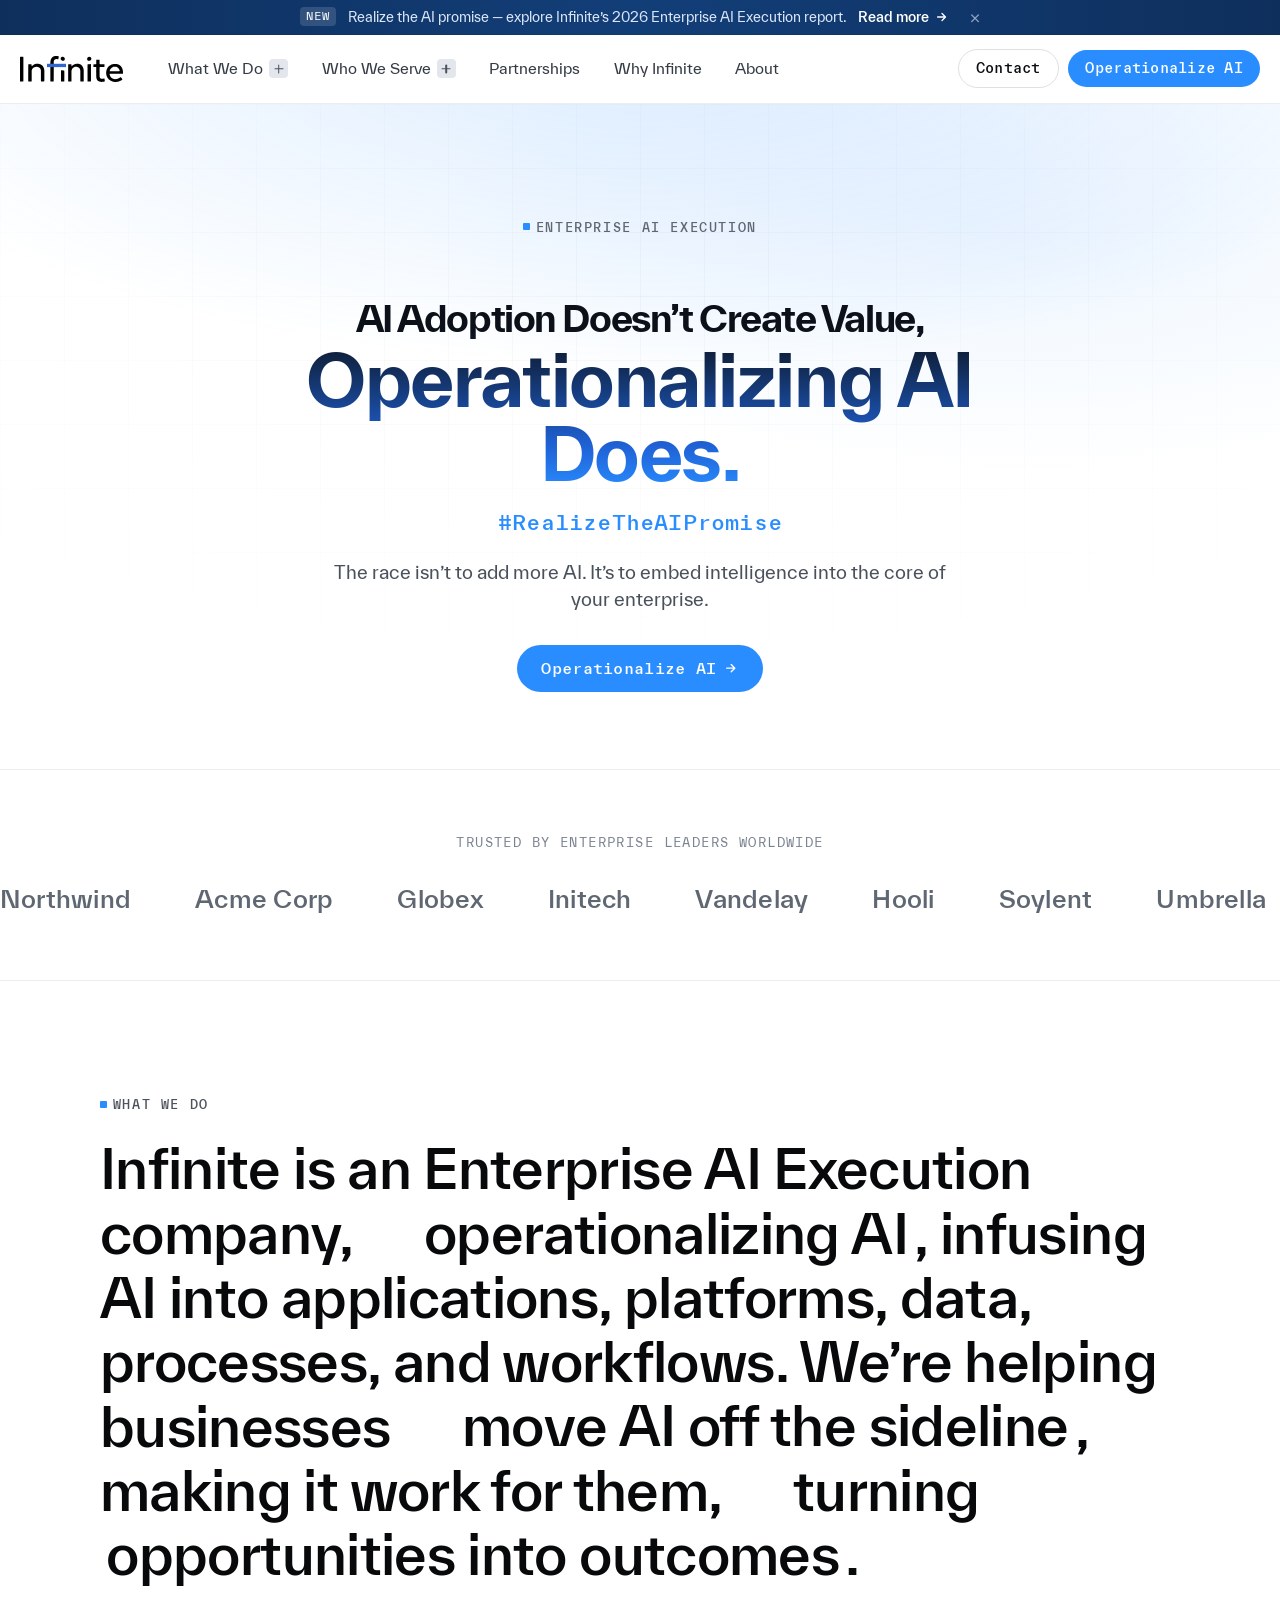
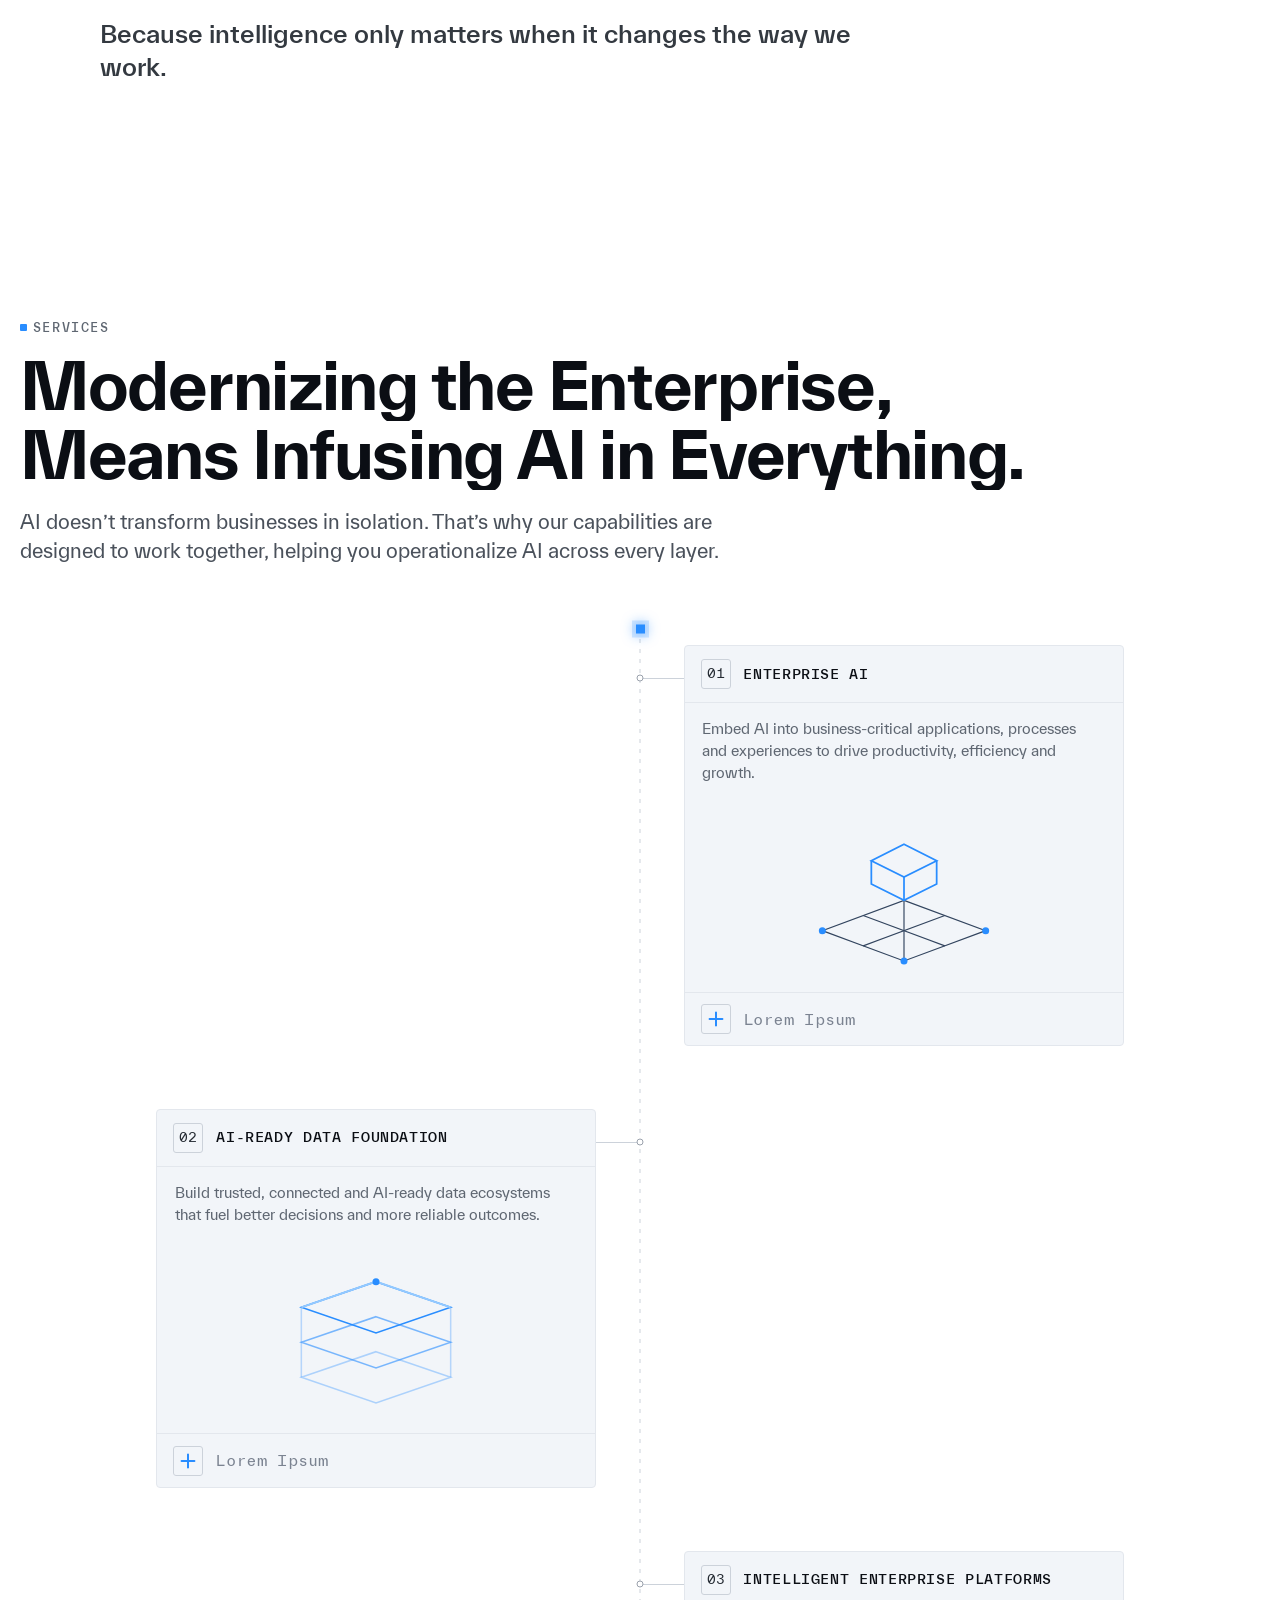
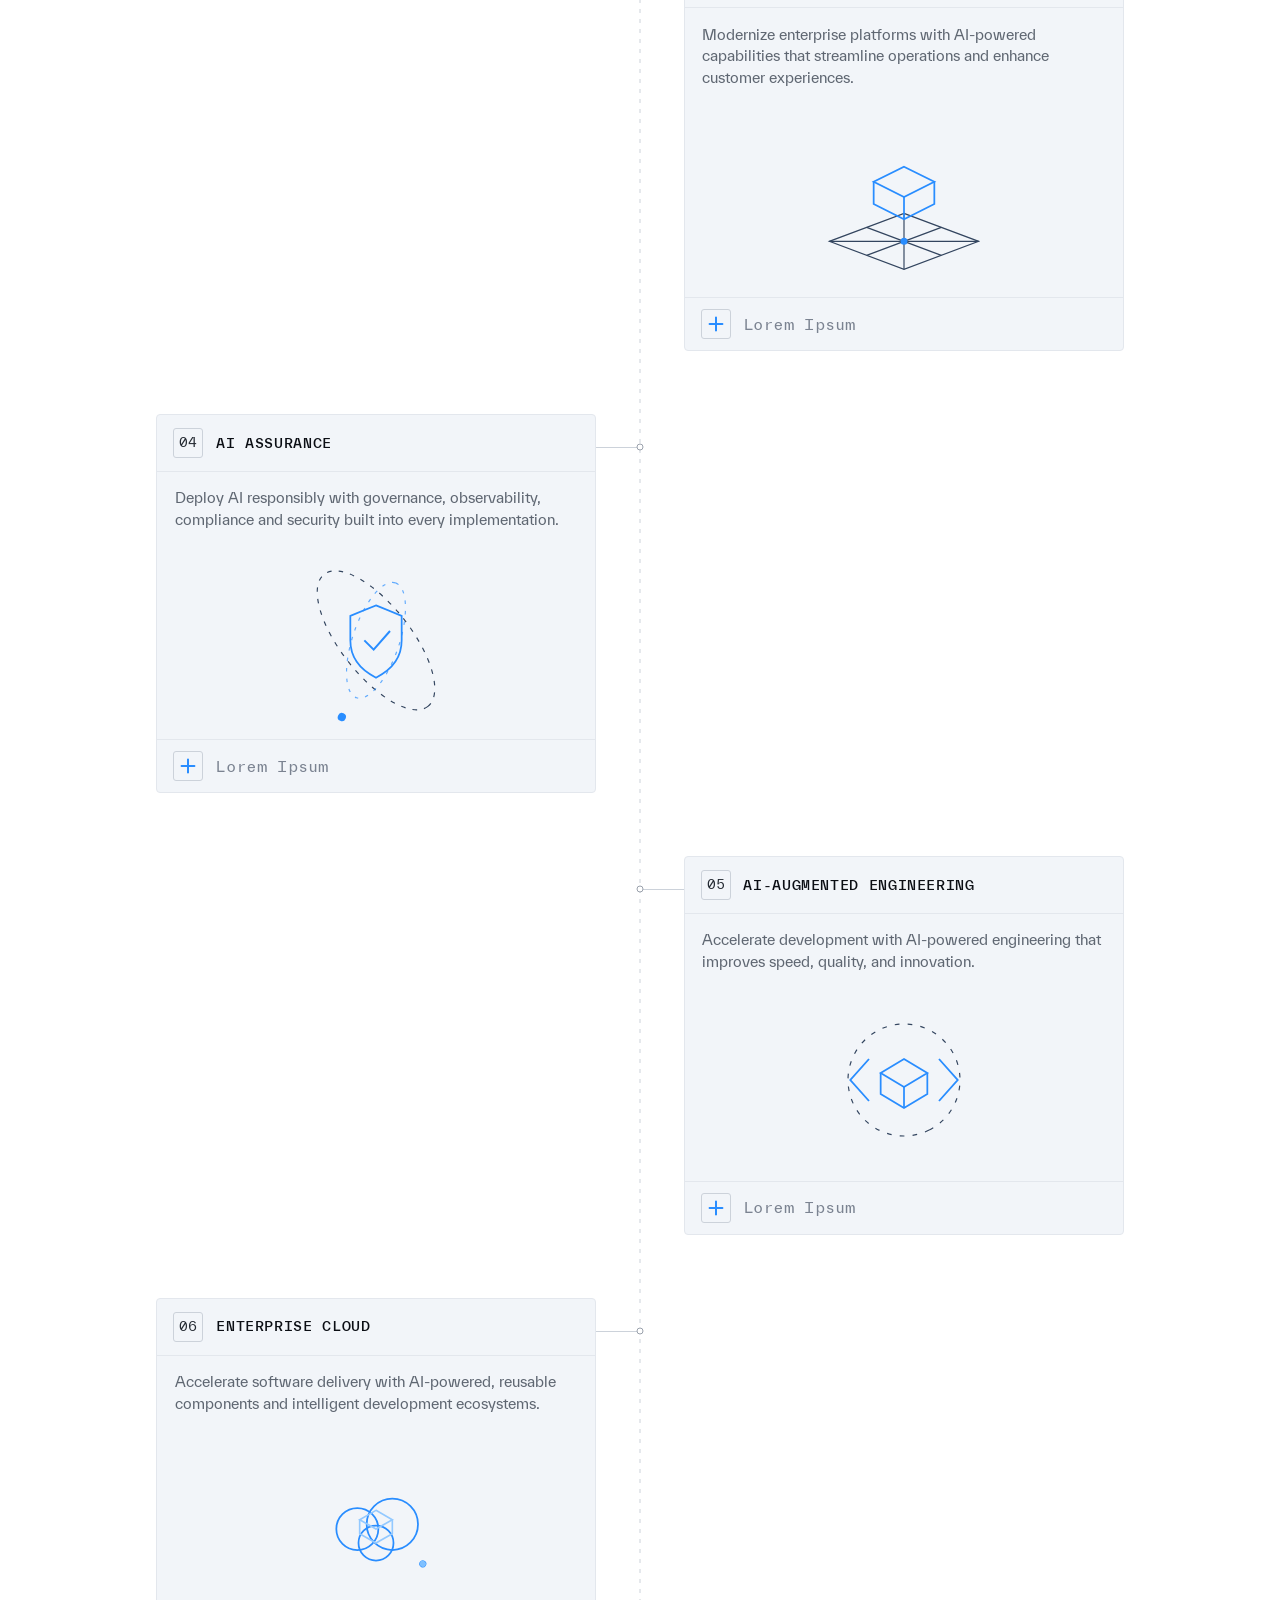
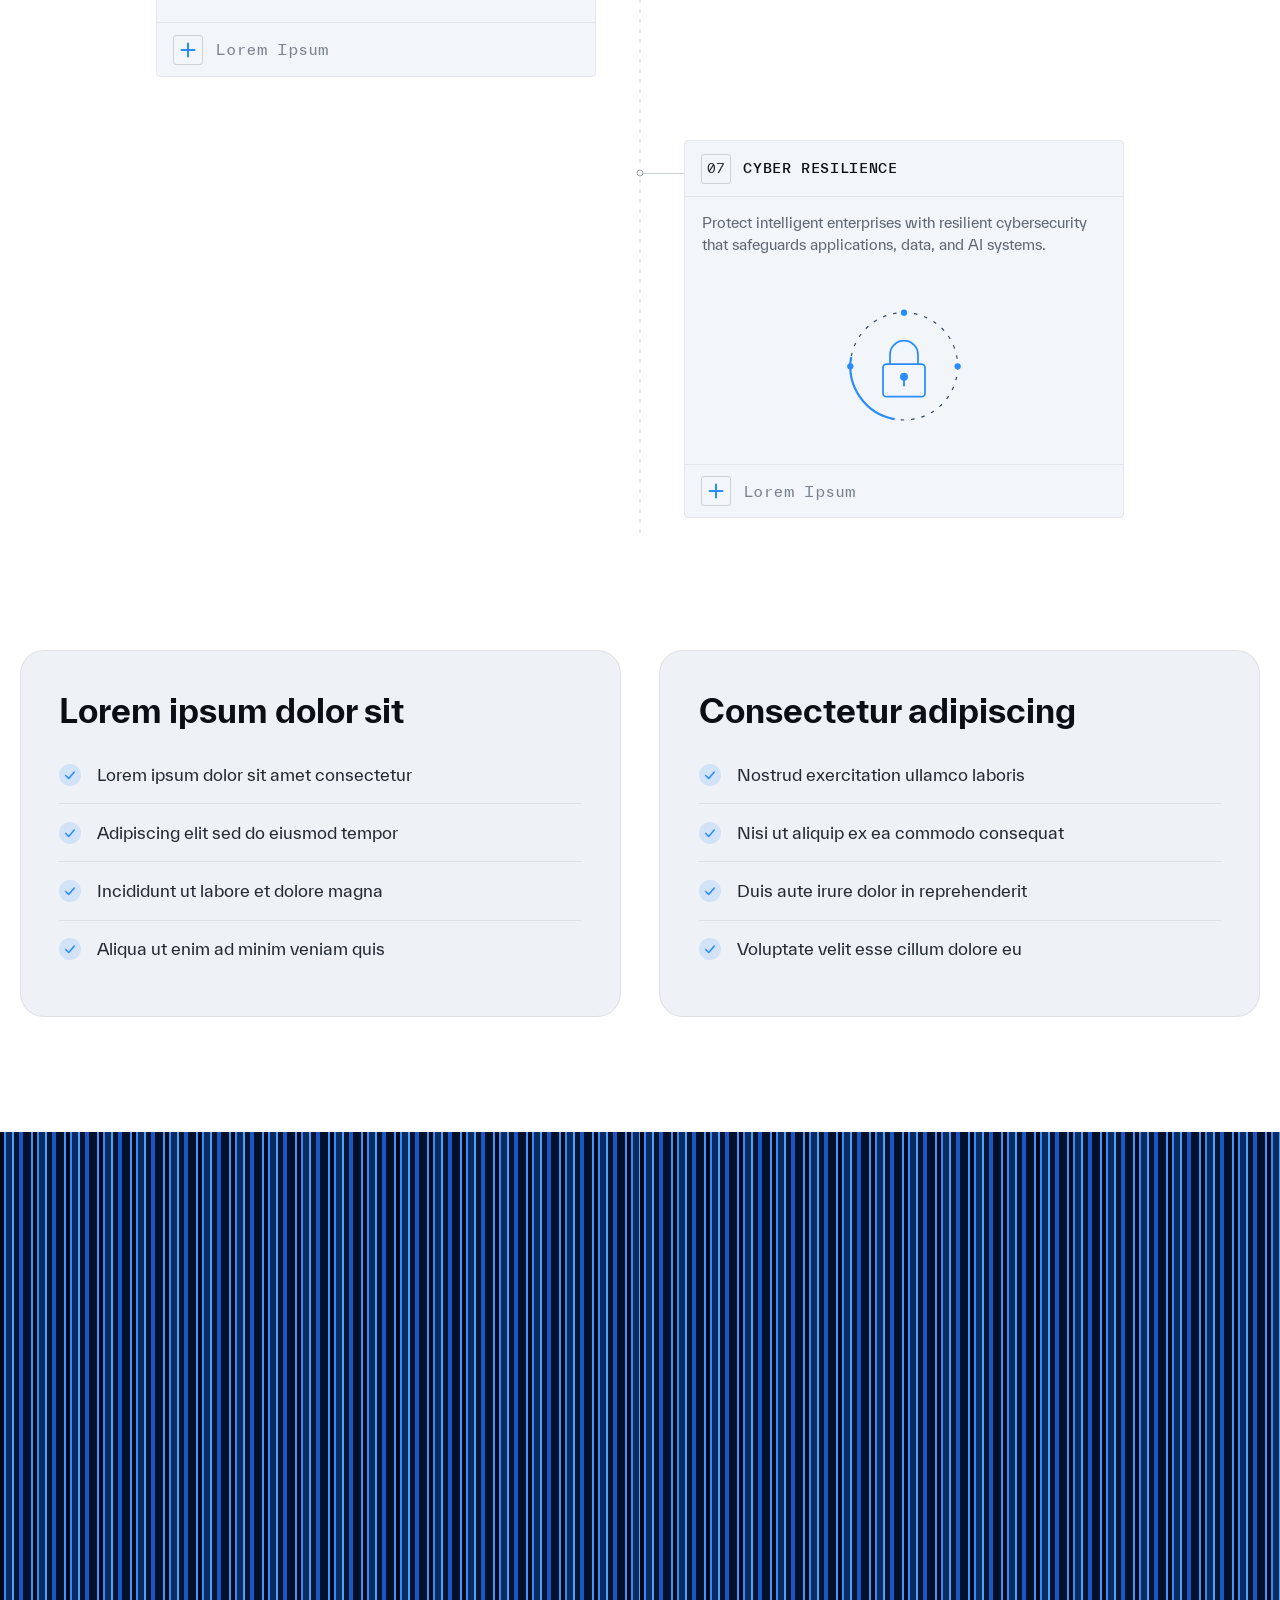
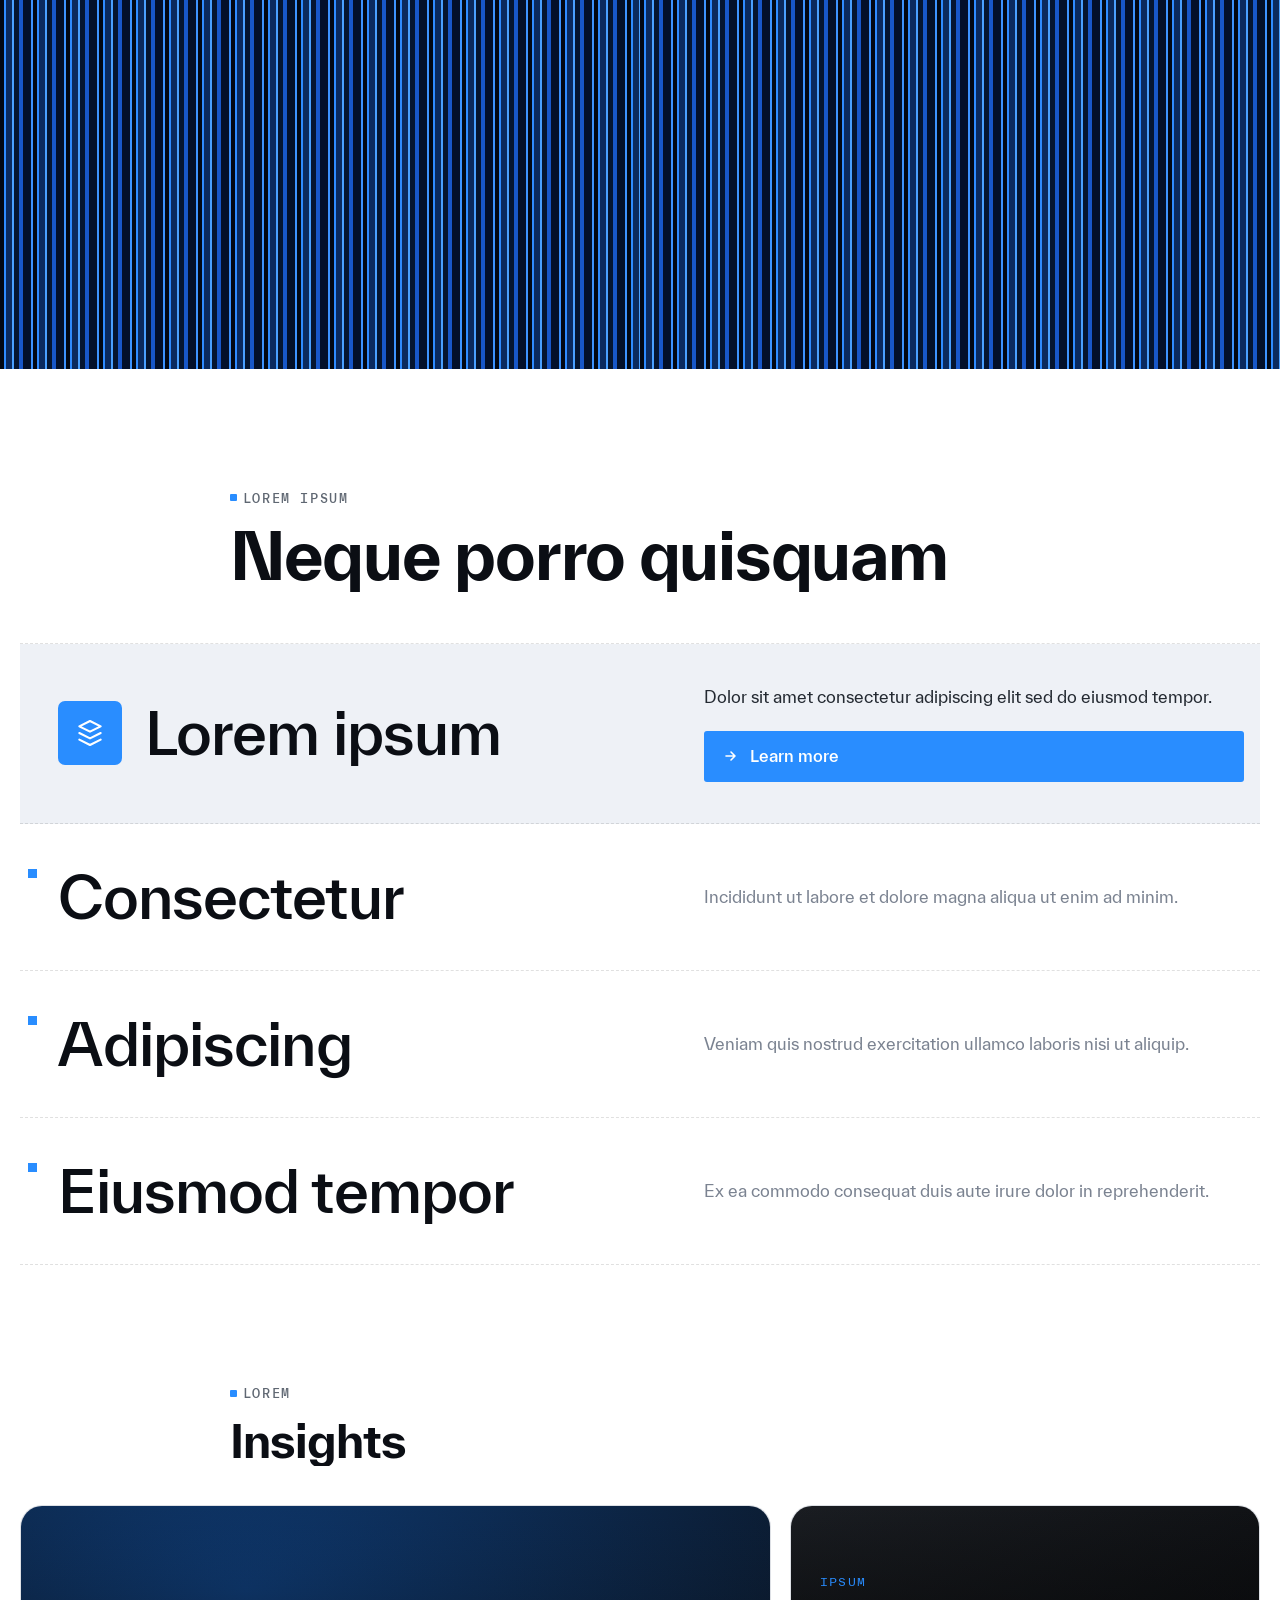
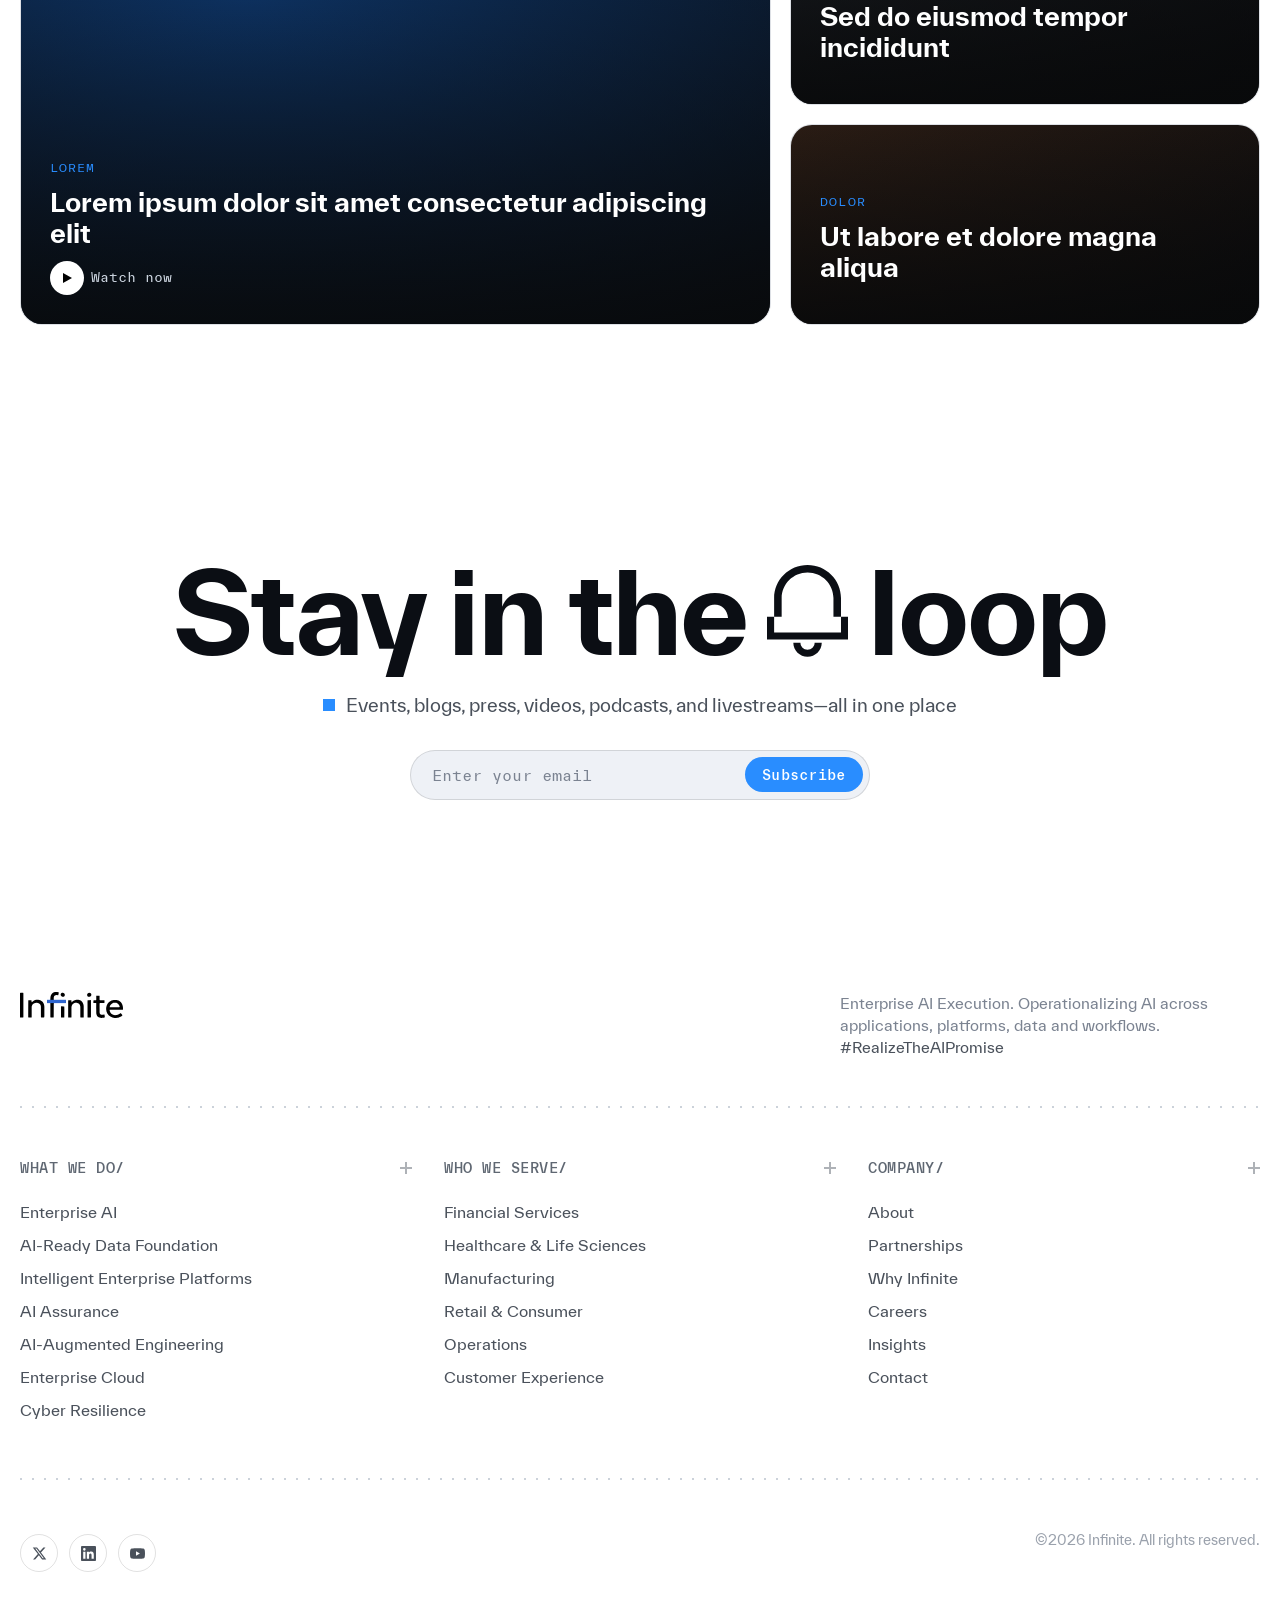
==== commit 17a45b07: "Use theme-correct logo in footer, matching the nav treatment" ====
--- a/index-light.html
+++ b/index-light.html
@@ -533,7 +533,7 @@
 <footer class="footer">
   <div class="container">
     <div class="footer__brand-row">
-      <a href="/" class="nav__logo"><span class="brand"><svg class="brand__mark" viewBox="0 0 44 24" fill="none"><path d="M22 12c2.1-3.1 4.4-5.1 7.6-5.1a5.1 5.1 0 010 10.2c-3.2 0-5.5-2-7.6-5.1zm0 0c-2.1 3.1-4.4 5.1-7.6 5.1a5.1 5.1 0 010-10.2c3.2 0 5.5 2 7.6 5.1z" stroke="currentColor" stroke-width="2.3" stroke-linejoin="round"/></svg><span class="brand__name">Infinite</span></span></a>
+      <a href="/" class="nav__logo"><span class="brand"><img class="brand__logo" src="assets/img/infinite-logo-light.svg" alt="Infinite"></span></a>
       <p class="footer__tagline">Enterprise AI Execution. Operationalizing AI across applications, platforms, data and workflows. <span class="accent">#RealizeTheAIPromise</span></p>
     </div>
 
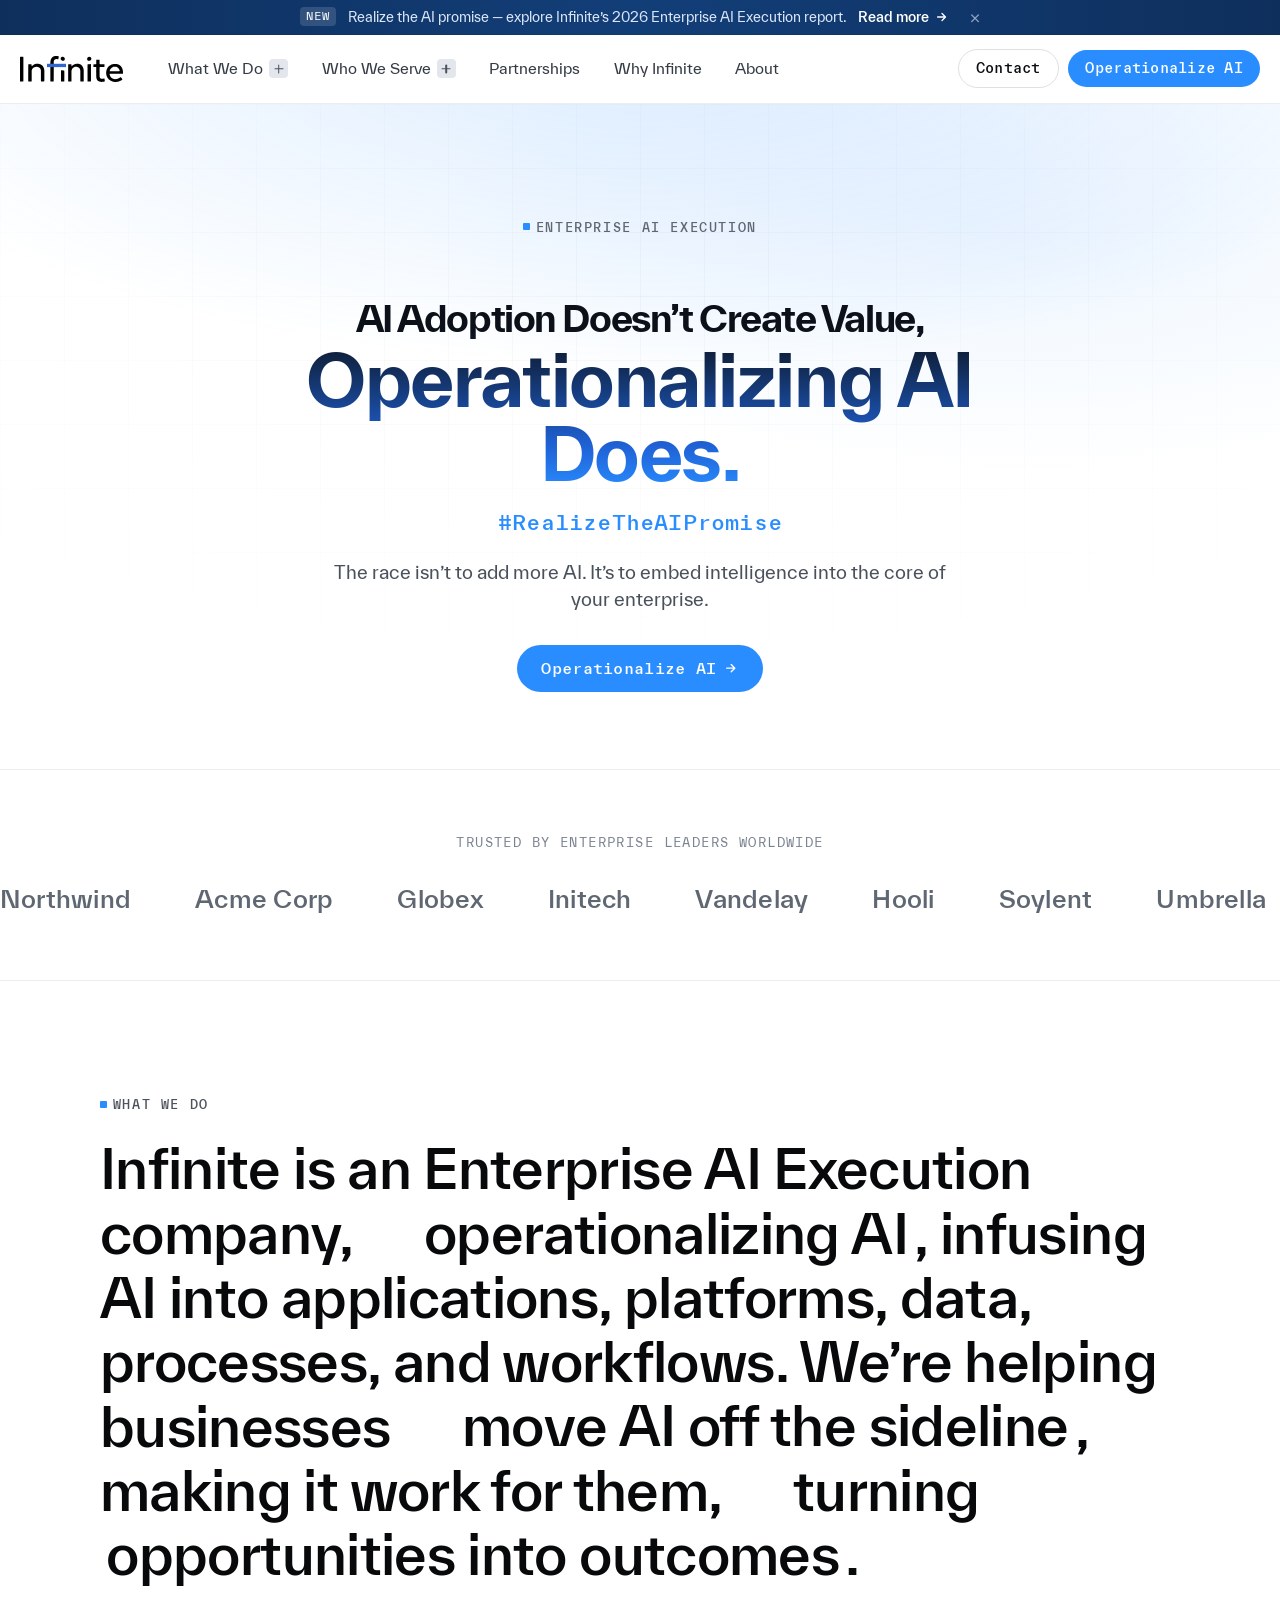
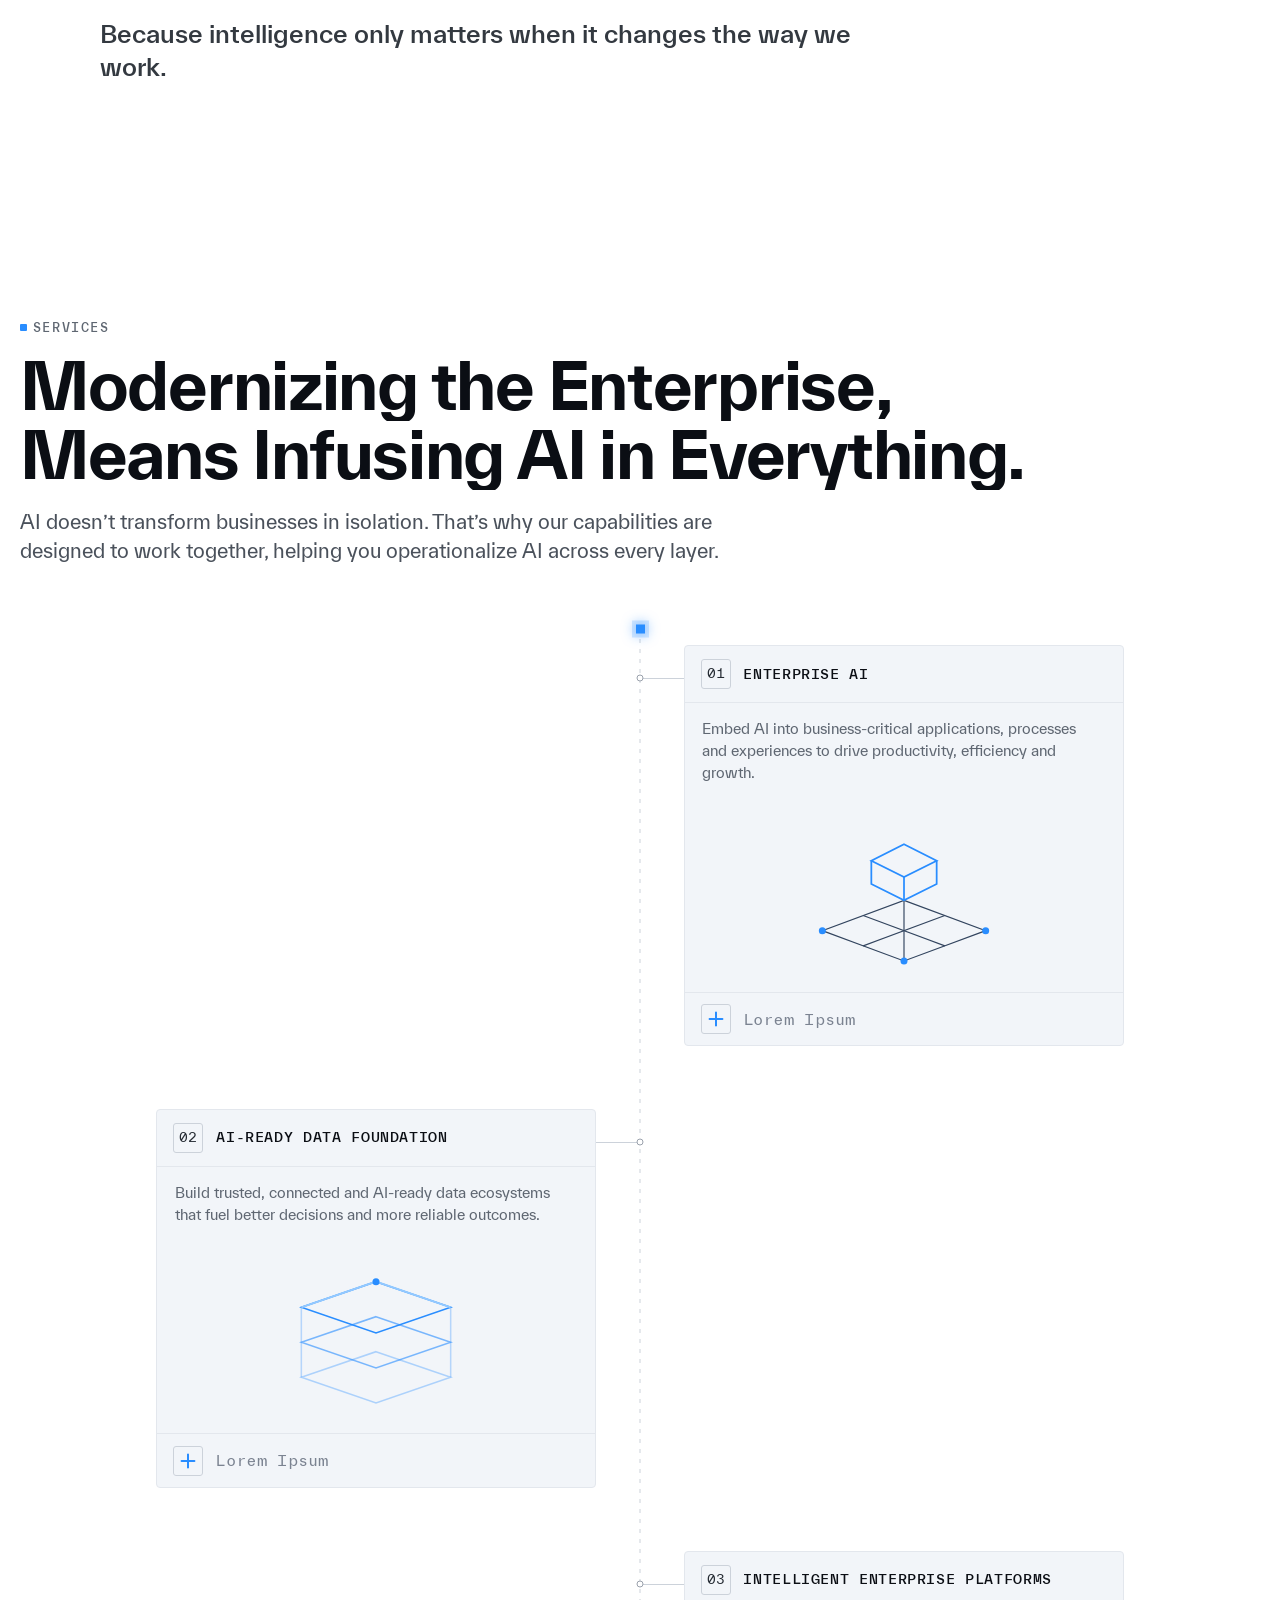
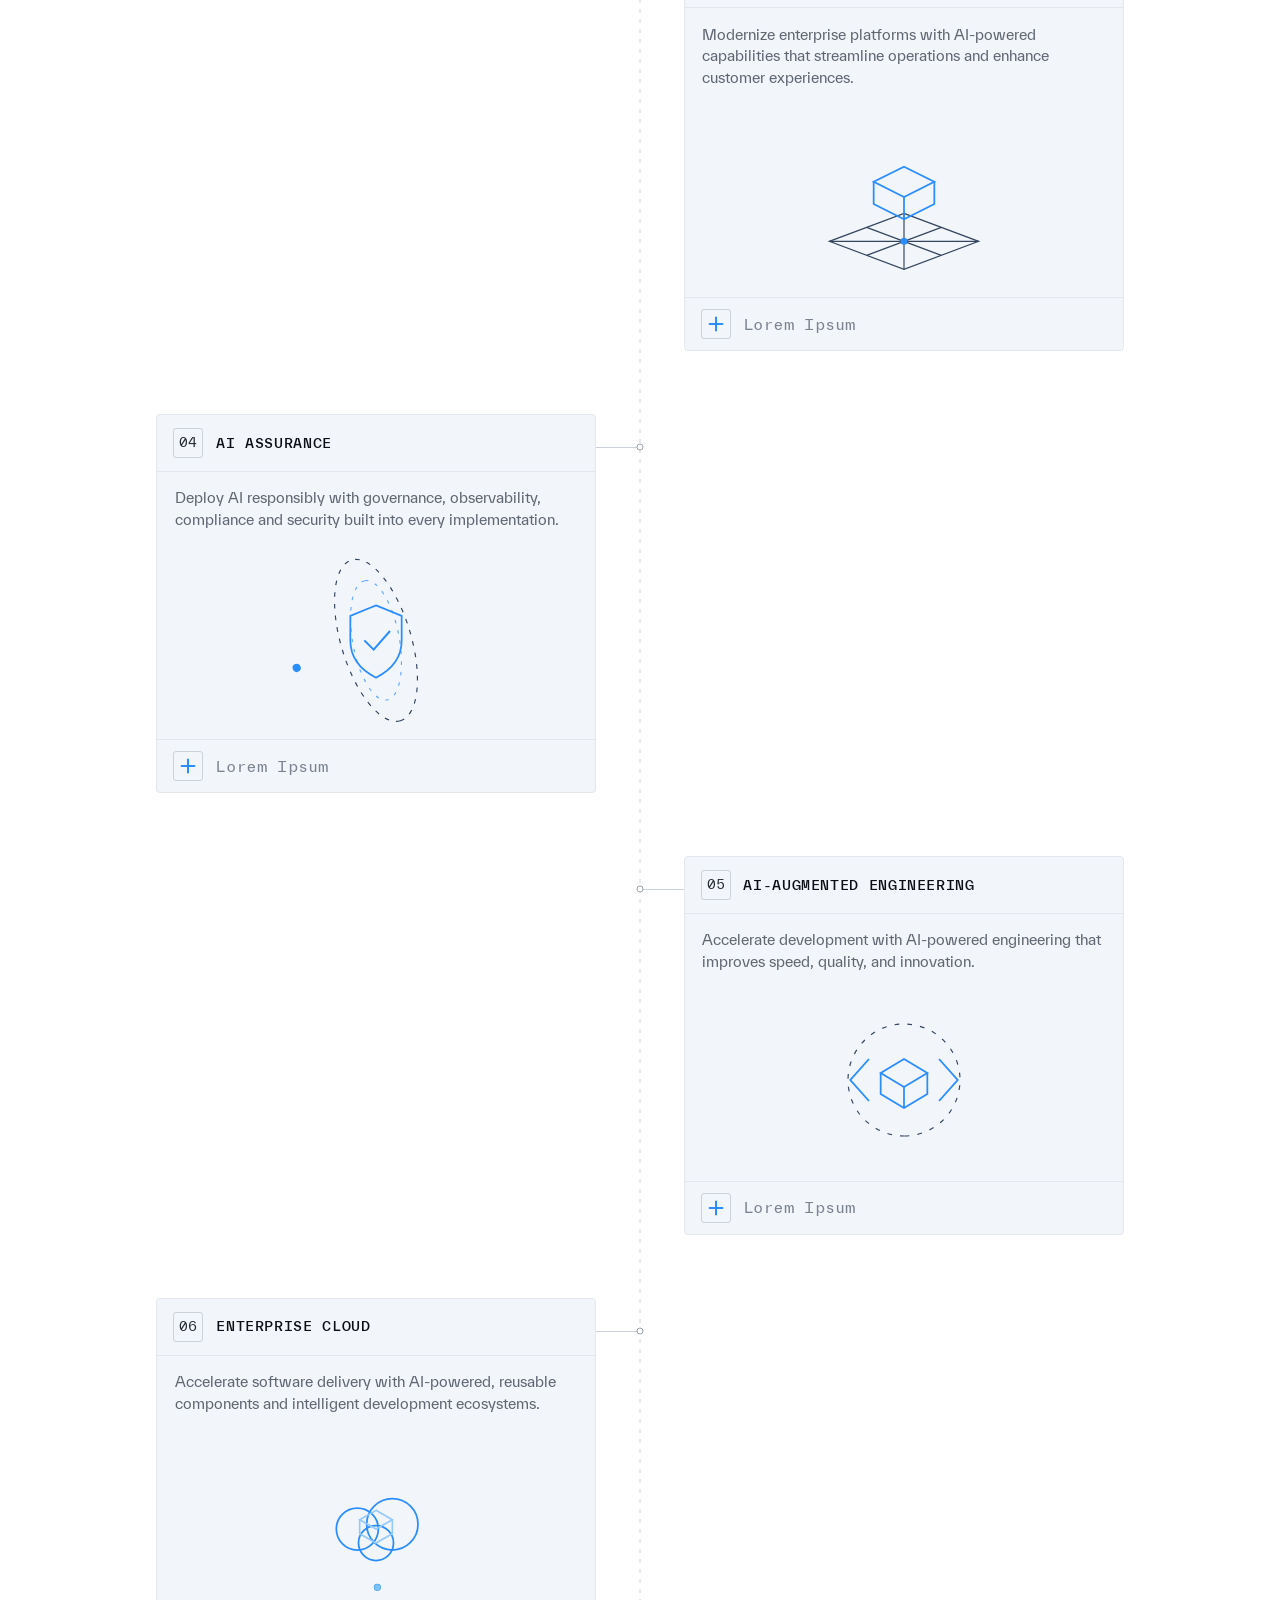
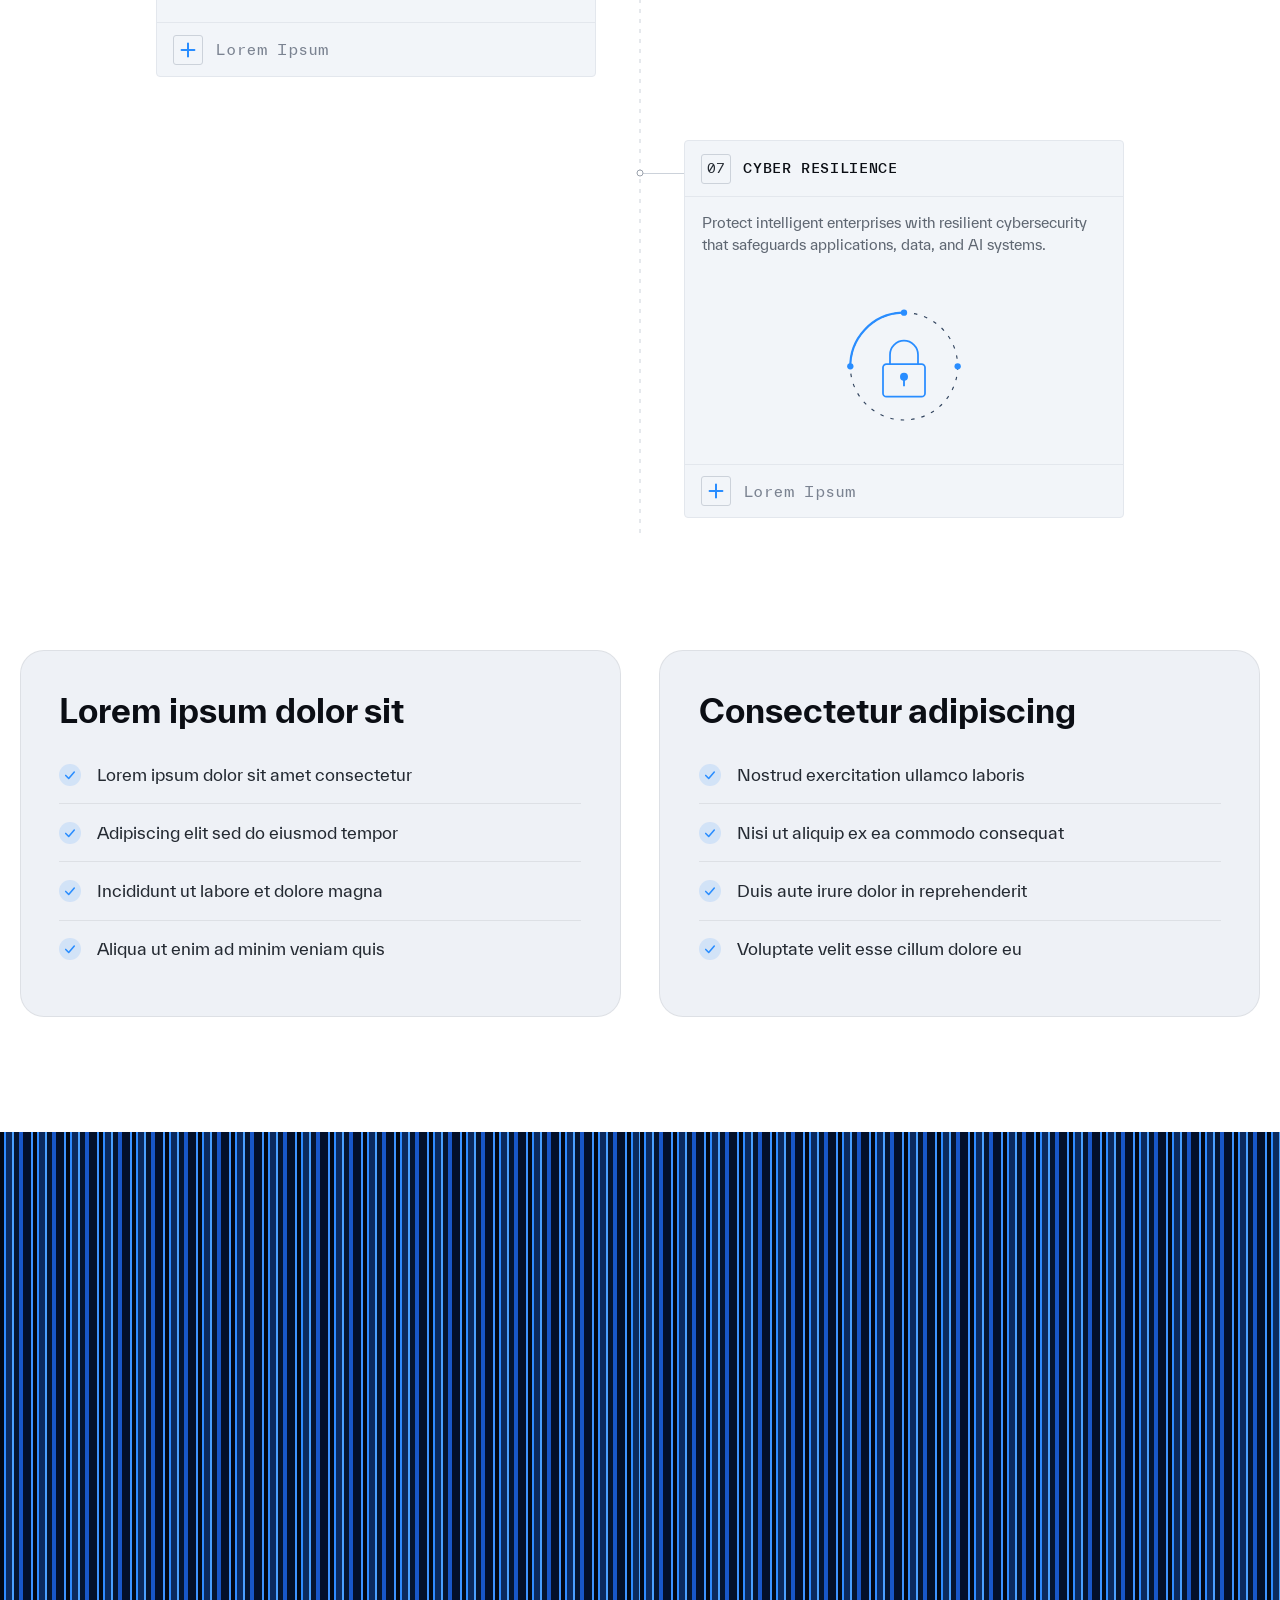
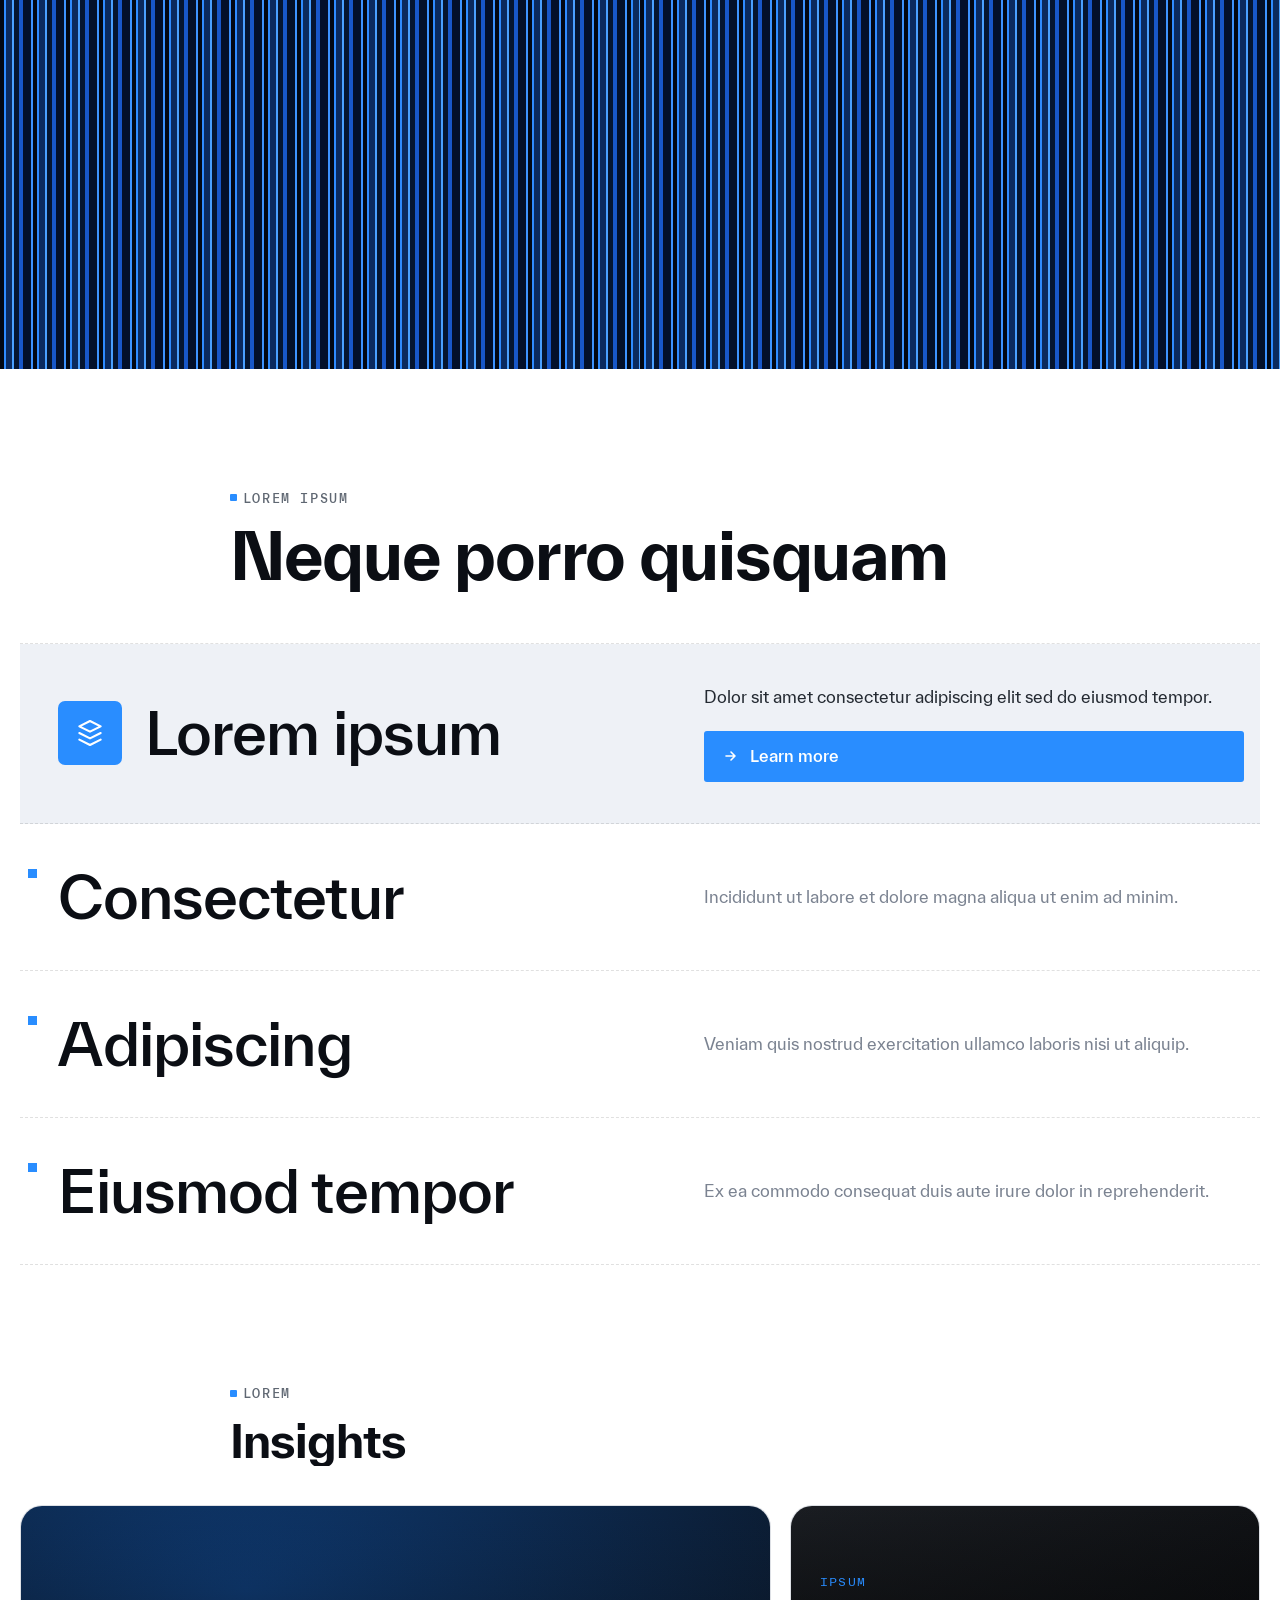
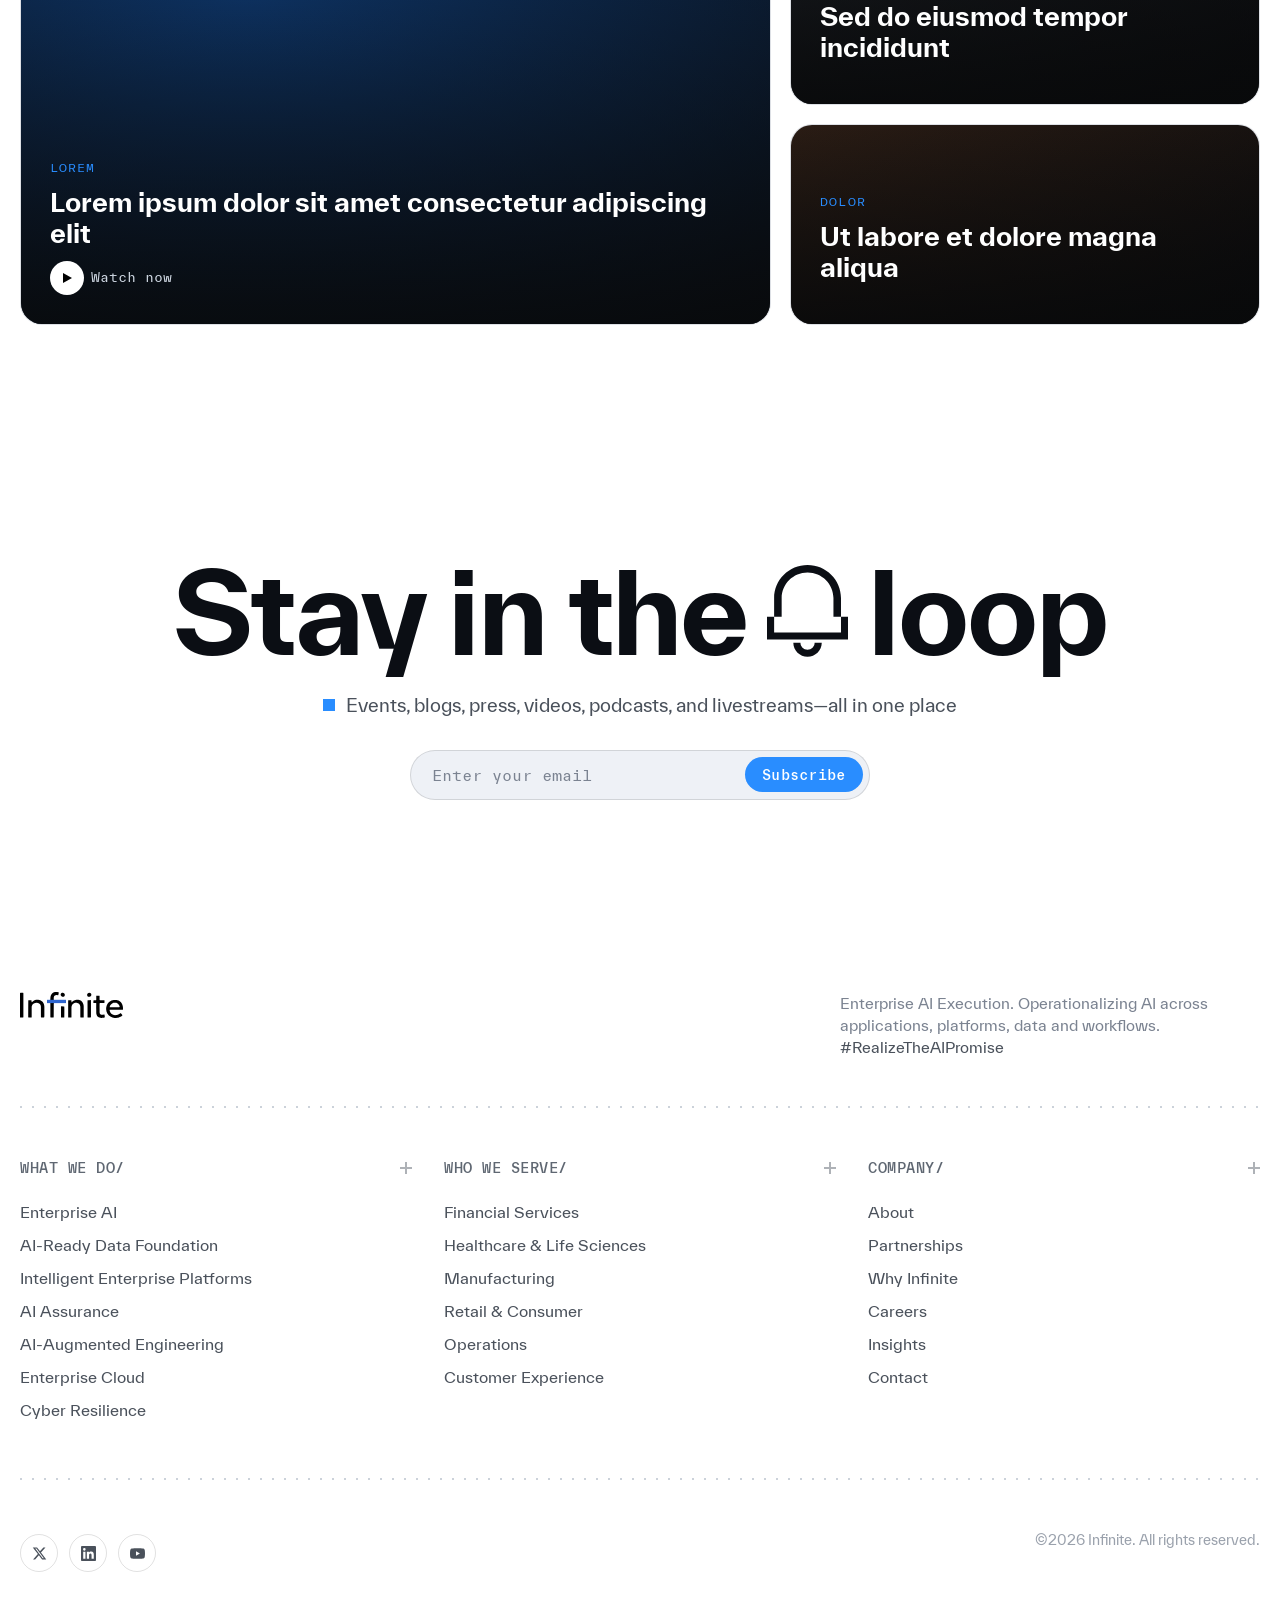
==== commit 4faded17: "Add theme-correct favicon (white F on dark, black F on light); toggle page swaps favicon live" ====
--- a/index-light.html
+++ b/index-light.html
@@ -5,7 +5,7 @@
 <meta name="viewport" content="width=device-width, initial-scale=1.0">
 <title>Infinite | Enterprise AI Execution</title>
 <meta name="description" content="Infinite is an Enterprise AI Execution company — operationalizing AI across applications, platforms, data, processes and workflows. #RealizeTheAIPromise">
-<link rel="icon" type="image/svg+xml" href="assets/img/favicon.svg">
+<link rel="icon" type="image/png" href="assets/img/favicon-light.png">
 <link rel="preconnect" href="https://fonts.gstatic.com" crossorigin>
 <link rel="stylesheet" href="assets/css/styles-light.css">
 </head>
